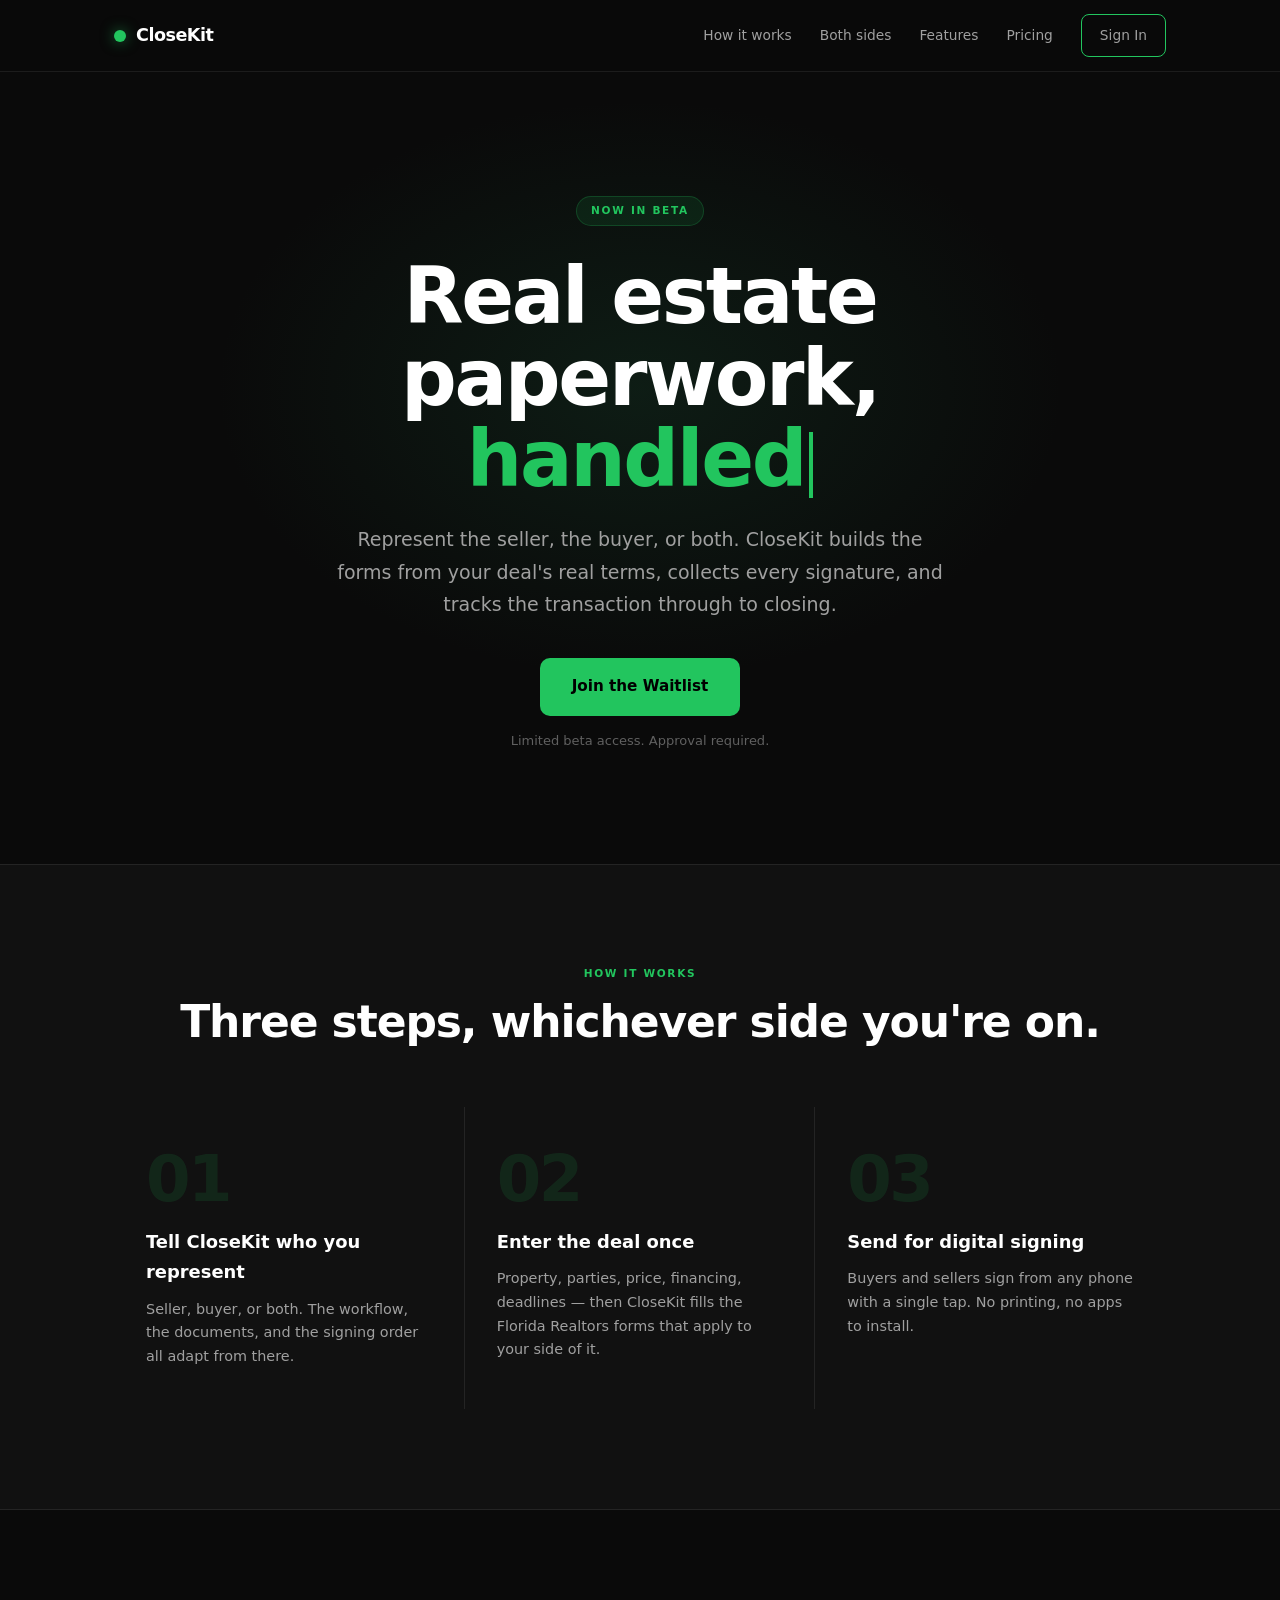
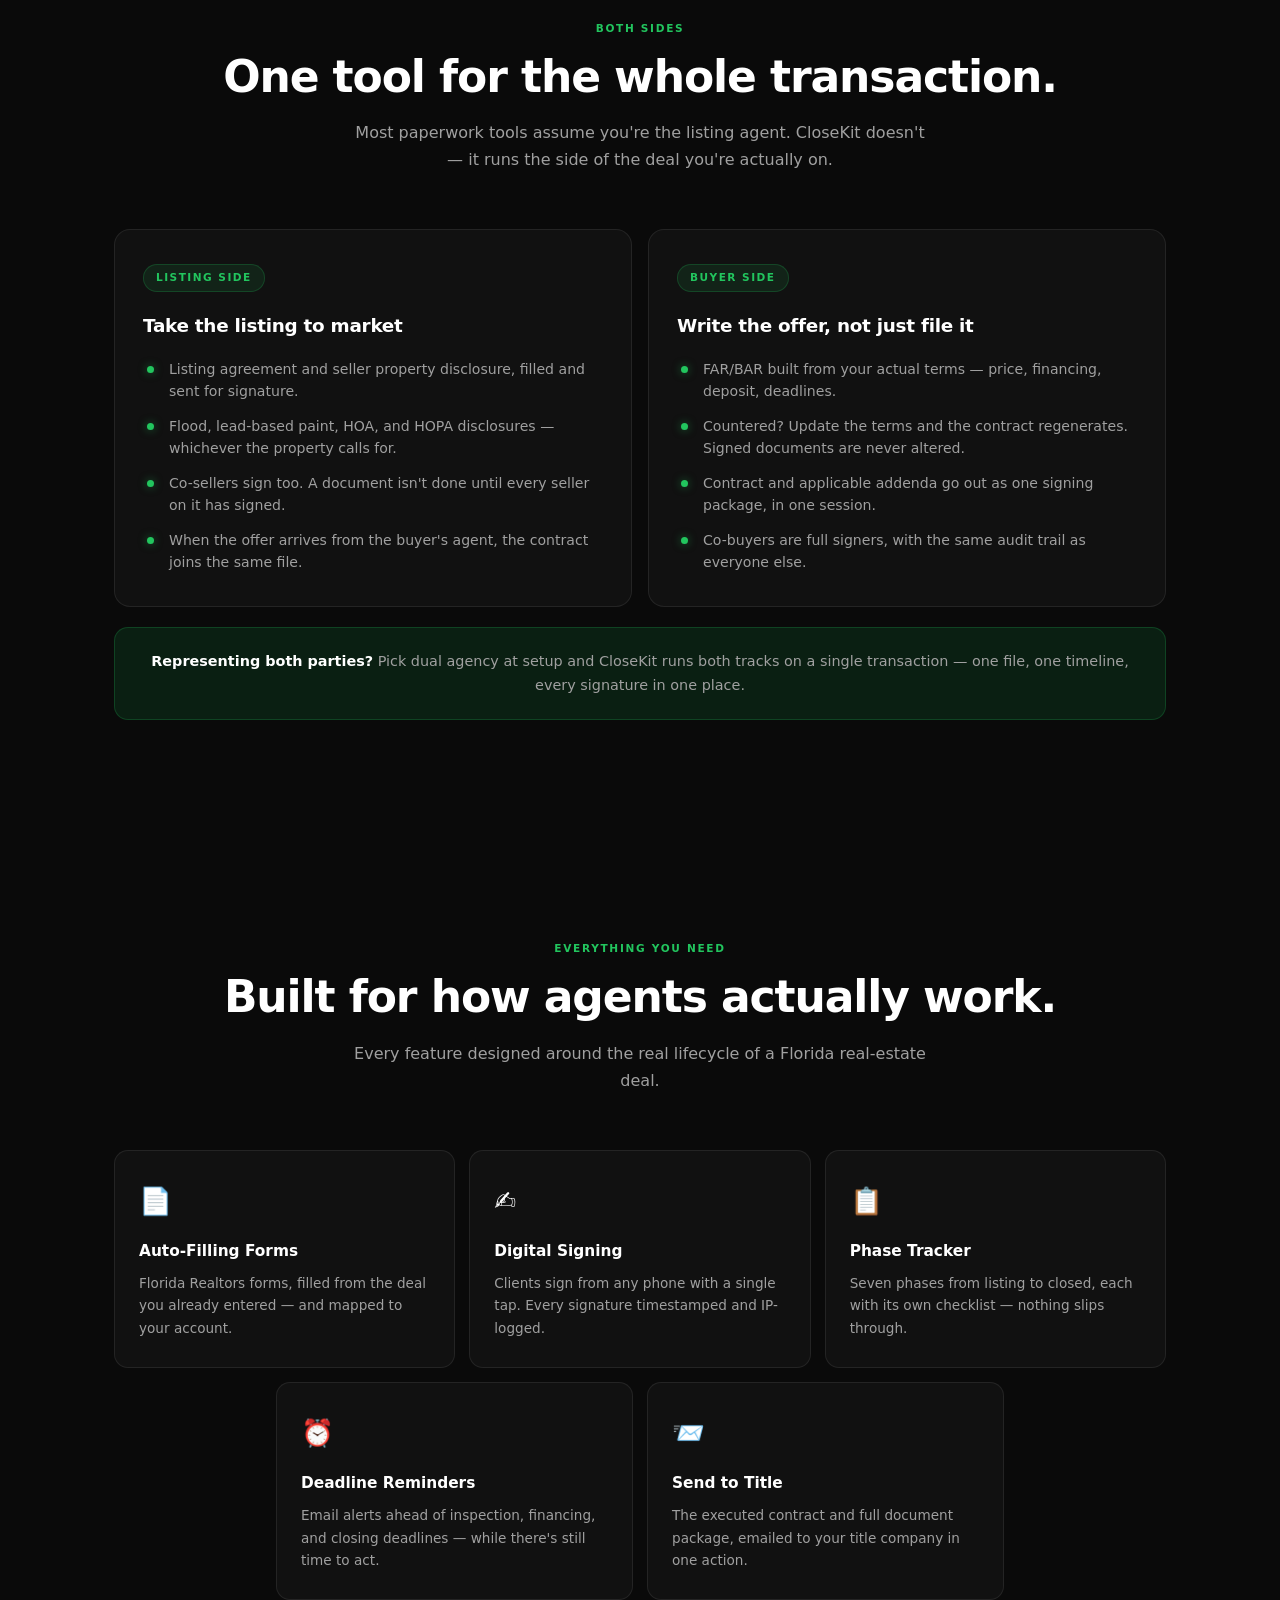
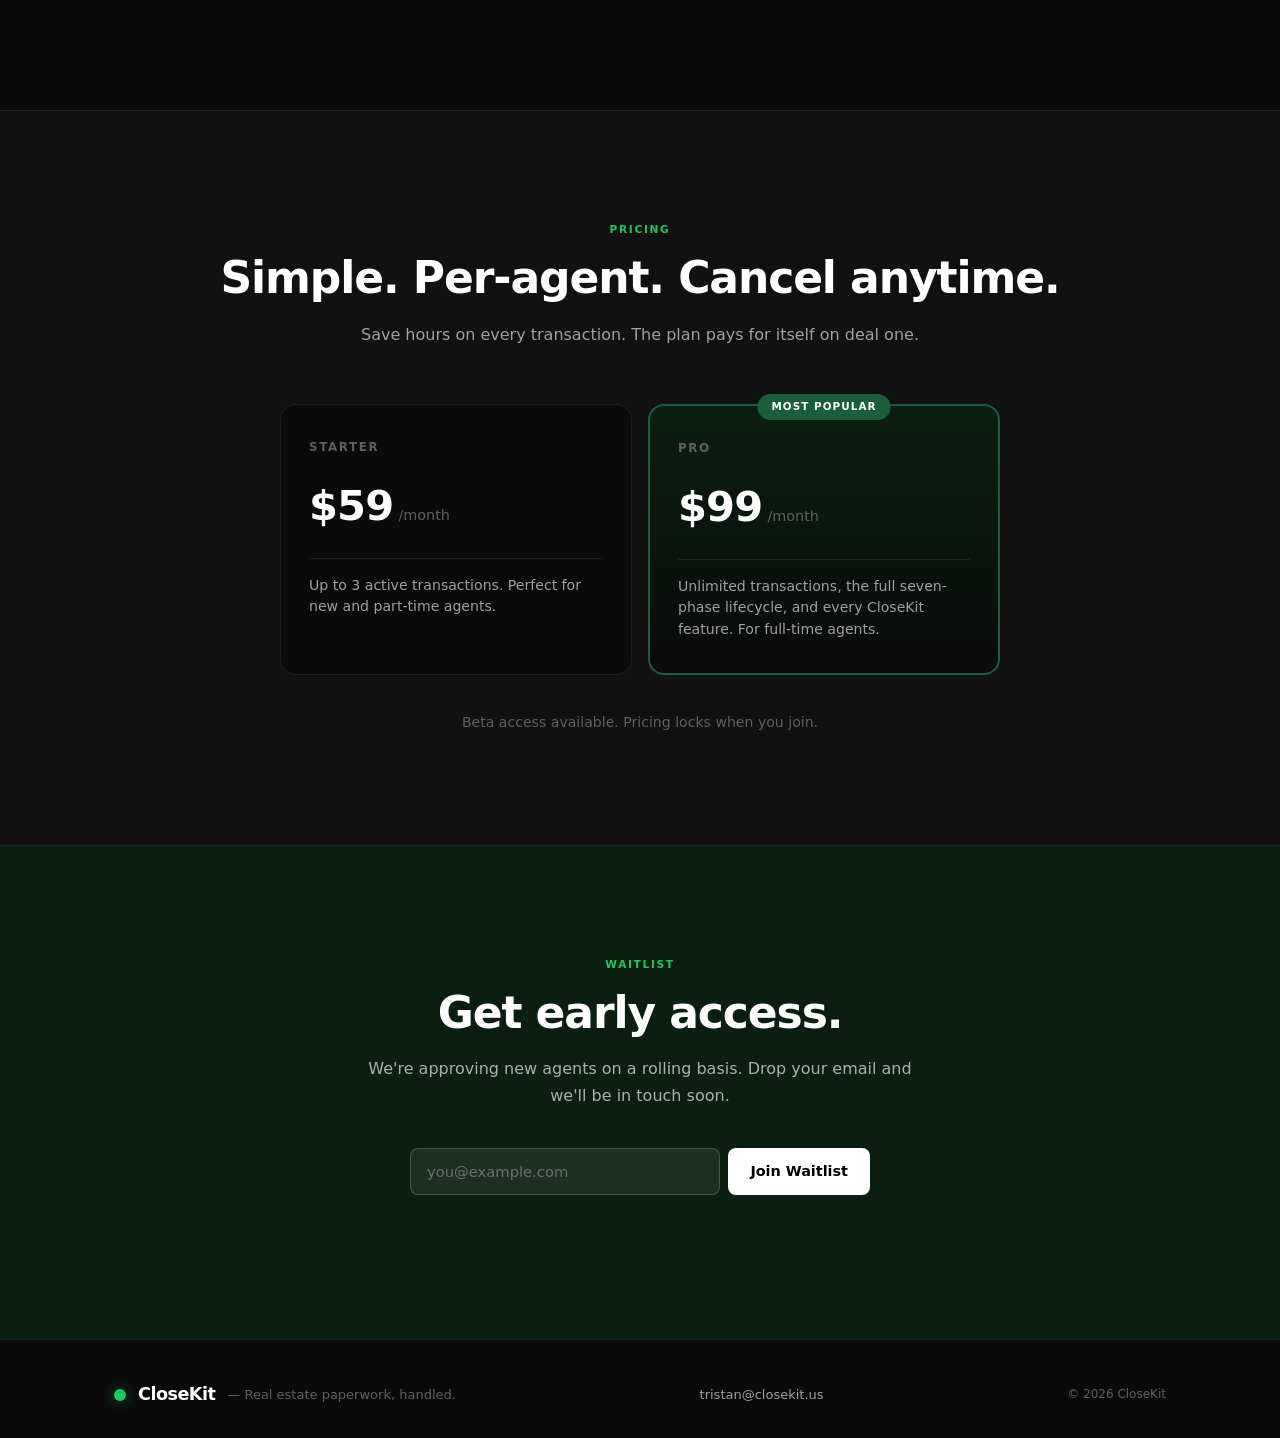
==== index.html @ 51c56a30 "Add CloseKit landing page Moved out of the private real-estate-agent repo because GitHub Pages on a " ====
<!DOCTYPE html>
<html lang="en">
<head>
  <meta charset="UTF-8" />
  <meta name="viewport" content="width=device-width, initial-scale=1.0" />
  <title>CloseKit — Real estate paperwork, handled.</title>
  <meta name="description" content="Represent the seller, the buyer, or both. CloseKit builds your Florida real estate forms from the deal's real terms, collects every signature, and tracks the transaction to closing." />
  <link rel="manifest" href="/manifest.json">
  <link rel="icon" href="/icon.svg" type="image/svg+xml">
  <meta name="theme-color" content="#1B5E3B">
  <meta name="apple-mobile-web-app-capable" content="yes">
  <meta name="apple-mobile-web-app-status-bar-style" content="black-translucent">
  <meta name="apple-mobile-web-app-title" content="CloseKit">
  <link rel="apple-touch-icon" href="/icon.svg">
  <style>
    *, *::before, *::after { box-sizing: border-box; margin: 0; padding: 0; }

    :root {
      --bg:           #0A0A0A;
      --surface:      #111111;
      --surface-2:    #161616;
      --border:       rgba(255,255,255,0.08);
      --green:        #1B5E3B;
      --green-bright: #22C55E;
      --green-soft:   #5DBA85;
      --green-dark:   #0A1F12;
      --white:        #FFFFFF;
      --gray:         #A0A0A0;
      --gray-dim:     #606060;
    }

    html { scroll-behavior: smooth; }
    body {
      font-family: system-ui, -apple-system, BlinkMacSystemFont, 'Segoe UI', sans-serif;
      background: var(--bg);
      color: var(--white);
      line-height: 1.7;
      -webkit-font-smoothing: antialiased;
      overflow-x: hidden;
    }
    body.no-scroll { overflow: hidden; }
    .container { max-width: 1100px; margin: 0 auto; padding: 0 24px; }

    /* ── INTRO SCREEN ───────────────────────────────────────── */
    #intro-screen {
      position: fixed;
      inset: 0;
      background: #000;
      display: flex;
      align-items: center;
      justify-content: center;
      z-index: 9999;
      transition: opacity 0.7s ease;
    }
    #intro-screen.fade-out { opacity: 0; pointer-events: none; }
    .intro-icon {
      width: 96px; height: 96px;
      opacity: 0;
      transform: scale(0.85);
      transition: opacity 0.6s ease, transform 0.6s ease;
    }
    .intro-icon.show { opacity: 1; transform: scale(1); }

    /* ── TYPED CURSOR ───────────────────────────────────────── */
    .typed-cursor {
      display: inline-block;
      width: 4px; height: 0.85em;
      background: var(--green-bright);
      margin-left: 4px;
      vertical-align: middle;
      animation: blink 0.9s step-end infinite;
    }
    @keyframes blink { 0%,100%{opacity:1} 50%{opacity:0} }

    /* Nav fades in after intro completes */
    nav {
      opacity: 0;
      transition: opacity 0.5s ease;
    }
    nav.show { opacity: 1; }

    /* ── NAV ────────────────────────────────────────────────── */
    nav {
      position: sticky;
      top: 0;
      z-index: 100;
      background: rgba(10,10,10,0.85);
      backdrop-filter: blur(14px);
      -webkit-backdrop-filter: blur(14px);
      border-bottom: 1px solid var(--border);
      padding: 14px 0;
    }
    .nav-inner { display: flex; align-items: center; justify-content: space-between; }
    .nav-logo {
      display: flex; align-items: center; gap: 10px;
      text-decoration: none;
    }
    .nav-logo-dot {
      width: 12px; height: 12px;
      background: var(--green-bright);
      border-radius: 50%;
      box-shadow: 0 0 14px rgba(34,197,94,0.55);
    }
    .nav-logo-text {
      font-size: 1.1rem; font-weight: 800;
      letter-spacing: -0.03em; color: var(--white);
    }
    .nav-links { display: flex; align-items: center; gap: 28px; }
    .nav-links a {
      font-size: 0.86rem; font-weight: 500;
      color: var(--gray); text-decoration: none;
      transition: color 0.15s;
    }
    .nav-links a:hover { color: var(--white); }
    .btn-signin {
      background: transparent; color: var(--green-bright);
      border: 1px solid var(--green-bright); border-radius: 8px;
      padding: 9px 18px; font-size: 0.85rem; font-weight: 700;
      text-decoration: none;
      transition: background 0.15s, color 0.15s, transform 0.15s;
    }
    .btn-signin:hover {
      background: var(--green-bright); color: #000;
      transform: translateY(-1px);
    }

    /* ── HERO ───────────────────────────────────────────────── */
    .hero {
      min-height: 88vh;
      display: flex; align-items: center; justify-content: center;
      text-align: center;
      padding: 90px 0 80px;
      position: relative; overflow: hidden;
    }
    .hero-glow {
      position: absolute;
      top: 40%; left: 50%;
      transform: translate(-50%, -50%);
      width: 880px; height: 600px;
      background: radial-gradient(ellipse, rgba(27,94,59,0.22) 0%, transparent 68%);
      pointer-events: none;
    }
    .hero-content { position: relative; z-index: 1; max-width: 880px; margin: 0 auto; }
    .hero-badge {
      display: inline-block;
      background: rgba(34,197,94,0.1);
      color: var(--green-bright);
      font-size: 0.66rem; font-weight: 700;
      letter-spacing: 0.16em; text-transform: uppercase;
      padding: 5px 14px; border-radius: 20px;
      border: 1px solid rgba(34,197,94,0.22);
      margin-bottom: 30px;
    }
    .hero h1 {
      font-size: clamp(40px, 7vw, 78px);
      font-weight: 800; line-height: 1.05;
      letter-spacing: -0.03em; color: var(--white);
      margin-bottom: 22px;
    }
    .hero h1 .green { color: var(--green-bright); }
    .hero-sub {
      font-size: clamp(15px, 1.6vw, 19px);
      color: var(--gray);
      max-width: 620px; margin: 0 auto 38px;
      line-height: 1.7;
    }
    .btn-primary {
      background: var(--green-bright); color: #000;
      border: none; border-radius: 10px;
      padding: 16px 32px; font-size: 0.95rem; font-weight: 700;
      cursor: pointer; font-family: inherit;
      text-decoration: none; display: inline-block;
      transition: transform 0.15s, box-shadow 0.15s;
    }
    .btn-primary:hover {
      transform: translateY(-1px);
      box-shadow: 0 6px 26px rgba(34,197,94,0.4);
    }
    .hero-mini-note {
      font-size: 13px; color: var(--gray-dim);
      margin-top: 14px;
    }

    /* ── SECTION HEADERS ────────────────────────────────────── */
    .section-label {
      font-size: 0.66rem; font-weight: 700;
      letter-spacing: 0.16em; text-transform: uppercase;
      color: var(--green-bright); margin-bottom: 14px;
    }
    .section-headline {
      font-size: clamp(26px, 4vw, 44px);
      font-weight: 800; letter-spacing: -0.025em;
      color: var(--white); line-height: 1.12; margin-bottom: 18px;
    }
    .section-sub {
      font-size: 1rem; color: var(--gray); line-height: 1.7; max-width: 580px;
    }

    /* ── HOW IT WORKS ───────────────────────────────────────── */
    .how-section {
      padding: 100px 0;
      background: var(--surface);
      border-top: 1px solid var(--border);
      border-bottom: 1px solid var(--border);
    }
    .how-header { margin-bottom: 60px; text-align: center; }
    .steps-grid {
      display: grid; grid-template-columns: 1fr 1fr 1fr;
    }
    .step-card {
      padding: 40px 32px;
      border-right: 1px solid var(--border);
    }
    .step-card:last-child { border-right: none; }
    .step-num-big {
      font-size: 4rem; font-weight: 800;
      color: rgba(34,197,94,0.12);
      letter-spacing: -0.04em;
      display: block; margin-bottom: 16px; line-height: 1;
    }
    .step-card h3 {
      font-size: 1.12rem; font-weight: 700;
      color: var(--white); margin-bottom: 10px;
    }
    .step-card p { font-size: 0.9rem; color: var(--gray); line-height: 1.65; }

    /* ── BOTH SIDES ─────────────────────────────────────────── */
    .sides-section { padding: 110px 0; }
    .sides-header { margin-bottom: 56px; text-align: center; }
    .sides-header .section-sub { margin: 0 auto; }
    .sides-grid {
      display: grid; grid-template-columns: 1fr 1fr; gap: 16px;
    }
    .side-card {
      background: var(--surface);
      border: 1px solid var(--border);
      border-radius: 16px; padding: 32px 28px;
    }
    .side-tag {
      display: inline-block;
      font-size: 0.66rem; font-weight: 700;
      letter-spacing: 0.14em; text-transform: uppercase;
      color: var(--green-bright);
      background: rgba(34,197,94,0.1);
      border: 1px solid rgba(34,197,94,0.22);
      padding: 4px 12px; border-radius: 20px;
      margin-bottom: 18px;
    }
    .side-card h3 {
      font-size: 1.15rem; font-weight: 700;
      color: var(--white); margin-bottom: 16px;
      letter-spacing: -0.015em;
    }
    .side-list { list-style: none; }
    .side-list li {
      font-size: 0.88rem; color: var(--gray);
      line-height: 1.6; padding-left: 26px;
      position: relative; margin-bottom: 12px;
    }
    .side-list li:last-child { margin-bottom: 0; }
    .side-list li::before {
      content: "";
      position: absolute;
      left: 4px; top: 0.62em;
      width: 7px; height: 7px;
      border-radius: 50%;
      background: var(--green-bright);
      box-shadow: 0 0 8px rgba(34,197,94,0.5);
    }
    .sides-note {
      margin-top: 20px;
      background: var(--green-dark);
      border: 1px solid rgba(34,197,94,0.22);
      border-radius: 14px;
      padding: 22px 26px;
      text-align: center;
    }
    .sides-note strong { color: var(--white); font-weight: 700; }
    .sides-note p { font-size: 0.9rem; color: var(--gray); line-height: 1.65; }

    /* ── FEATURES ───────────────────────────────────────────── */
    .features-section { padding: 110px 0; }
    .features-header { margin-bottom: 56px; text-align: center; }
    .features-header .section-sub { margin: 0 auto; }
    .features-grid {
      display: flex; flex-wrap: wrap; justify-content: center; gap: 14px;
    }
    .feat-card {
      flex: 1 1 300px; max-width: 357px;
      background: var(--surface);
      border: 1px solid var(--border);
      border-radius: 14px; padding: 28px 24px;
      transition: border-color 0.2s, transform 0.2s;
    }
    .feat-card:hover {
      border-color: rgba(34,197,94,0.3);
      transform: translateY(-2px);
    }
    .feat-emoji { font-size: 1.65rem; margin-bottom: 14px; display: block; }
    .feat-card h3 {
      font-size: 0.96rem; font-weight: 700;
      color: var(--white); margin-bottom: 8px;
    }
    .feat-card p { font-size: 0.85rem; color: var(--gray); line-height: 1.65; }

    /* ── PRICING ────────────────────────────────────────────── */
    .pricing-section {
      padding: 110px 0;
      background: var(--surface);
      border-top: 1px solid var(--border);
      border-bottom: 1px solid var(--border);
    }
    .pricing-header { margin-bottom: 56px; text-align: center; }
    .pricing-header .section-sub { margin: 0 auto; }
    .pricing-grid {
      display: flex; flex-wrap: wrap; justify-content: center;
      gap: 16px; max-width: 720px; margin: 0 auto;
    }
    .pricing-card {
      flex: 1 1 320px; max-width: 352px;
      background: var(--bg);
      border: 1px solid var(--border);
      border-radius: 16px;
      padding: 32px 28px;
      position: relative;
      transition: border-color 0.2s;
    }
    .pricing-card:hover { border-color: rgba(255,255,255,0.18); }
    .pricing-card.popular {
      border: 2px solid var(--green);
      background: linear-gradient(180deg, var(--green-dark) 0%, var(--bg) 100%);
    }
    .popular-badge {
      position: absolute;
      top: -12px; left: 50%;
      transform: translateX(-50%);
      background: var(--green);
      color: #FFF;
      font-size: 0.65rem; font-weight: 700;
      letter-spacing: 0.1em;
      padding: 4px 14px; border-radius: 999px;
    }
    .pricing-name {
      font-size: 0.74rem; font-weight: 700;
      color: var(--gray-dim);
      letter-spacing: 0.14em; text-transform: uppercase;
      margin-bottom: 14px;
    }
    .pricing-price {
      margin-bottom: 8px;
    }
    .pricing-price-num {
      font-size: 2.6rem; font-weight: 800;
      color: var(--white); letter-spacing: -0.02em;
    }
    .pricing-price-period {
      color: var(--gray-dim); font-size: 0.9rem;
    }
    .pricing-tagline {
      font-size: 0.88rem; color: var(--gray);
      line-height: 1.55;
      padding-top: 16px;
      margin-top: 16px;
      border-top: 1px solid var(--border);
    }
    .pricing-note {
      text-align: center;
      color: var(--gray-dim);
      font-size: 0.88rem;
      margin-top: 36px;
    }

    /* ── WAITLIST ───────────────────────────────────────────── */
    .waitlist-section {
      padding: 110px 0;
      background: var(--green-dark);
      text-align: center;
    }
    .waitlist-section .section-sub { margin: 14px auto 38px; color: rgba(255,255,255,0.65); }
    .waitlist-form { max-width: 460px; margin: 0 auto; }
    .form-row { display: flex; gap: 8px; }
    .form-row input[type="email"] {
      flex: 1;
      border: 1px solid rgba(255,255,255,0.18);
      border-radius: 8px; padding: 14px 16px;
      font-size: 0.92rem; color: var(--white);
      background: rgba(255,255,255,0.08);
      outline: none; font-family: inherit;
      transition: border-color 0.15s;
    }
    .form-row input[type="email"]::placeholder { color: rgba(255,255,255,0.32); }
    .form-row input[type="email"]:focus { border-color: rgba(255,255,255,0.55); }
    .btn-white {
      background: var(--white); color: #000;
      border: none; border-radius: 8px;
      padding: 14px 22px; font-size: 0.9rem; font-weight: 700;
      cursor: pointer; white-space: nowrap; font-family: inherit;
      transition: background 0.15s, transform 0.15s;
    }
    .btn-white:hover { background: #EBEBEB; transform: translateY(-1px); }
    .btn-white:disabled { opacity: 0.5; cursor: not-allowed; }
    .form-msg {
      font-size: 14px; font-weight: 600;
      margin-top: 14px;
      min-height: 20px;
    }
    .form-msg.success { color: var(--green-soft); }
    .form-msg.error   { color: #F87171; }
    .waitlist-success {
      max-width: 460px; margin: 0 auto;
      background: rgba(34,197,94,0.08);
      border: 1px solid rgba(34,197,94,0.3);
      border-radius: 10px;
      padding: 20px 24px;
      color: var(--green-soft);
      font-size: 1rem; font-weight: 600;
    }

    /* ── FOOTER ─────────────────────────────────────────────── */
    footer {
      background: var(--bg);
      border-top: 1px solid var(--border);
      padding: 40px 0 28px;
    }
    .footer-inner {
      display: flex; align-items: center; justify-content: space-between;
      flex-wrap: wrap; gap: 20px;
    }
    .footer-left { display: flex; align-items: center; gap: 12px; }
    .footer-tagline {
      font-size: 13px; color: var(--gray-dim);
    }
    .footer-email {
      font-size: 13px; color: var(--gray);
      text-decoration: none; transition: color 0.15s;
    }
    .footer-email:hover { color: var(--green-bright); }
    .footer-copy { font-size: 12px; color: var(--gray-dim); }

    /* ── REVEAL ─────────────────────────────────────────────── */
    .reveal {
      opacity: 0;
      transform: translateY(22px);
      transition: opacity 0.55s ease, transform 0.55s ease;
    }
    .reveal.visible { opacity: 1; transform: translateY(0); }
    .d1 { transition-delay: 0.07s; }
    .d2 { transition-delay: 0.14s; }
    .d3 { transition-delay: 0.21s; }
    .d4 { transition-delay: 0.28s; }
    .d5 { transition-delay: 0.35s; }

    /* ── MOBILE ─────────────────────────────────────────────── */
    @media (max-width: 768px) {
      .nav-links { gap: 14px; }
      .nav-links a:not(.btn-signin) { display: none; }
      .container { padding: 0 18px; }
      .hero { padding: 72px 0 60px; min-height: auto; }
      .hero h1 { font-size: 36px; }
      .hero-sub { font-size: 15px; }
      .steps-grid,
      .sides-grid { grid-template-columns: 1fr; }
      .features-grid, .pricing-grid { max-width: 100%; }
      .feat-card, .pricing-card { flex-basis: 100%; max-width: 100%; }
      .side-card { padding: 26px 22px; }
      .step-card {
        border-right: none;
        border-bottom: 1px solid var(--border);
        padding: 28px 20px;
      }
      .step-card:last-child { border-bottom: none; }
      .form-row { flex-direction: column; gap: 10px; }
      .form-row input[type="email"] { width: 100%; }
      .btn-white { width: 100%; }
      .how-section, .features-section, .sides-section,
      .pricing-section, .waitlist-section { padding: 68px 0; }
      .footer-inner { flex-direction: column; gap: 8px; text-align: center; }
    }
  </style>
</head>
<body class="no-scroll">

  <!-- INTRO SCREEN -->
  <div id="intro-screen">
    <svg class="intro-icon" xmlns="http://www.w3.org/2000/svg" viewBox="0 0 512 512">
      <rect width="512" height="512" rx="114" fill="#1B5E3B"/>
      <rect x="141" y="96" width="230" height="320" rx="20" fill="white" opacity="0.12"/>
      <rect x="141" y="96" width="230" height="320" rx="20" fill="none" stroke="white" stroke-width="8" opacity="0.5"/>
      <rect x="176" y="152" width="160" height="16" rx="8" fill="white" opacity="0.95"/>
      <rect x="176" y="192" width="120" height="16" rx="8" fill="white" opacity="0.6"/>
      <rect x="176" y="232" width="140" height="16" rx="8" fill="white" opacity="0.6"/>
      <rect x="176" y="272" width="100" height="16" rx="8" fill="white" opacity="0.6"/>
      <circle cx="256" cy="360" r="72" fill="#154D30"/>
      <path d="M224 360 L244 380 L292 320" fill="none" stroke="white"
        stroke-width="18" stroke-linecap="round" stroke-linejoin="round"/>
    </svg>
  </div>

  <!-- NAV -->
  <nav id="main-nav">
    <div class="container nav-inner">
      <a class="nav-logo" href="#top">
        <span class="nav-logo-dot"></span>
        <span class="nav-logo-text">CloseKit</span>
      </a>
      <div class="nav-links">
        <a href="#how">How it works</a>
        <a href="#sides">Both sides</a>
        <a href="#features">Features</a>
        <a href="#pricing">Pricing</a>
        <a class="btn-signin" href="https://real-estate-agent-ido8hifsinsgnn4wjbayuw.streamlit.app/?mode=signin" target="_blank" rel="noopener">Sign In</a>
      </div>
    </div>
  </nav>

  <!-- HERO -->
  <section class="hero" id="top">
    <div class="hero-glow"></div>
    <div class="hero-content">
      <div class="hero-badge">Now in Beta</div>
      <h1>Real estate paperwork,<br><span class="green" id="typed-text"></span><span class="typed-cursor" id="typed-cursor"></span></h1>
      <p class="hero-sub">
        Represent the seller, the buyer, or both. CloseKit builds the forms
        from your deal's real terms, collects every signature, and tracks
        the transaction through to closing.
      </p>
      <a href="#waitlist" class="btn-primary">Join the Waitlist</a>
      <p class="hero-mini-note">Limited beta access. Approval required.</p>
    </div>
  </section>

  <!-- HOW IT WORKS -->
  <section class="how-section" id="how">
    <div class="container">
      <div class="how-header reveal">
        <div class="section-label">How It Works</div>
        <h2 class="section-headline">Three steps, whichever side you're on.</h2>
      </div>
      <div class="steps-grid">
        <div class="step-card reveal">
          <span class="step-num-big">01</span>
          <h3>Tell CloseKit who you represent</h3>
          <p>Seller, buyer, or both. The workflow, the documents, and the signing order all adapt from there.</p>
        </div>
        <div class="step-card reveal d1">
          <span class="step-num-big">02</span>
          <h3>Enter the deal once</h3>
          <p>Property, parties, price, financing, deadlines — then CloseKit fills the Florida Realtors forms that apply to your side of it.</p>
        </div>
        <div class="step-card reveal d2">
          <span class="step-num-big">03</span>
          <h3>Send for digital signing</h3>
          <p>Buyers and sellers sign from any phone with a single tap. No printing, no apps to install.</p>
        </div>
      </div>
    </div>
  </section>

  <!-- BOTH SIDES -->
  <section class="sides-section" id="sides">
    <div class="container">
      <div class="sides-header reveal">
        <div class="section-label">Both Sides</div>
        <h2 class="section-headline">One tool for the whole transaction.</h2>
        <p class="section-sub">Most paperwork tools assume you're the listing agent. CloseKit doesn't — it runs the side of the deal you're actually on.</p>
      </div>
      <div class="sides-grid">
        <div class="side-card reveal">
          <span class="side-tag">Listing side</span>
          <h3>Take the listing to market</h3>
          <ul class="side-list">
            <li>Listing agreement and seller property disclosure, filled and sent for signature.</li>
            <li>Flood, lead-based paint, HOA, and HOPA disclosures — whichever the property calls for.</li>
            <li>Co-sellers sign too. A document isn't done until every seller on it has signed.</li>
            <li>When the offer arrives from the buyer's agent, the contract joins the same file.</li>
          </ul>
        </div>
        <div class="side-card reveal d1">
          <span class="side-tag">Buyer side</span>
          <h3>Write the offer, not just file it</h3>
          <ul class="side-list">
            <li>FAR/BAR built from your actual terms — price, financing, deposit, deadlines.</li>
            <li>Countered? Update the terms and the contract regenerates. Signed documents are never altered.</li>
            <li>Contract and applicable addenda go out as one signing package, in one session.</li>
            <li>Co-buyers are full signers, with the same audit trail as everyone else.</li>
          </ul>
        </div>
      </div>
      <div class="sides-note reveal d2">
        <p><strong>Representing both parties?</strong> Pick dual agency at setup and CloseKit runs both tracks on a single transaction — one file, one timeline, every signature in one place.</p>
      </div>
    </div>
  </section>

  <!-- FEATURES -->
  <section class="features-section" id="features">
    <div class="container">
      <div class="features-header reveal">
        <div class="section-label">Everything You Need</div>
        <h2 class="section-headline">Built for how agents actually work.</h2>
        <p class="section-sub">Every feature designed around the real lifecycle of a Florida real-estate deal.</p>
      </div>
      <div class="features-grid">
        <div class="feat-card reveal">
          <span class="feat-emoji">📄</span>
          <h3>Auto-Filling Forms</h3>
          <p>Florida Realtors forms, filled from the deal you already entered — and mapped to your account.</p>
        </div>
        <div class="feat-card reveal d1">
          <span class="feat-emoji">✍️</span>
          <h3>Digital Signing</h3>
          <p>Clients sign from any phone with a single tap. Every signature timestamped and IP-logged.</p>
        </div>
        <div class="feat-card reveal d2">
          <span class="feat-emoji">📋</span>
          <h3>Phase Tracker</h3>
          <p>Seven phases from listing to closed, each with its own checklist — nothing slips through.</p>
        </div>
        <div class="feat-card reveal d1">
          <span class="feat-emoji">⏰</span>
          <h3>Deadline Reminders</h3>
          <p>Email alerts ahead of inspection, financing, and closing deadlines — while there's still time to act.</p>
        </div>
        <div class="feat-card reveal d3">
          <span class="feat-emoji">📨</span>
          <h3>Send to Title</h3>
          <p>The executed contract and full document package, emailed to your title company in one action.</p>
        </div>
      </div>
    </div>
  </section>

  <!-- PRICING -->
  <section class="pricing-section" id="pricing">
    <div class="container">
      <div class="pricing-header reveal">
        <div class="section-label">Pricing</div>
        <h2 class="section-headline">Simple. Per-agent. Cancel anytime.</h2>
        <p class="section-sub">Save hours on every transaction. The plan pays for itself on deal one.</p>
      </div>
      <div class="pricing-grid">
        <div class="pricing-card reveal">
          <div class="pricing-name">Starter</div>
          <div class="pricing-price">
            <span class="pricing-price-num">$59</span>
            <span class="pricing-price-period">/month</span>
          </div>
          <p class="pricing-tagline">Up to 3 active transactions. Perfect for new and part-time agents.</p>
        </div>
        <div class="pricing-card popular reveal d1">
          <div class="popular-badge">MOST POPULAR</div>
          <div class="pricing-name">Pro</div>
          <div class="pricing-price">
            <span class="pricing-price-num">$99</span>
            <span class="pricing-price-period">/month</span>
          </div>
          <p class="pricing-tagline">Unlimited transactions, the full seven-phase lifecycle, and every CloseKit feature. For full-time agents.</p>
        </div>
      </div>
      <p class="pricing-note">Beta access available. Pricing locks when you join.</p>
    </div>
  </section>

  <!-- WAITLIST -->
  <section class="waitlist-section" id="waitlist">
    <div class="container">
      <div class="reveal">
        <div class="section-label">Waitlist</div>
        <h2 class="section-headline">Get early access.</h2>
        <p class="section-sub">
          We're approving new agents on a rolling basis. Drop your email
          and we'll be in touch soon.
        </p>
      </div>
      <div class="reveal d1" id="waitlist-wrap">
        <div class="waitlist-form" id="waitlist-form">
          <div class="form-row">
            <input type="email" id="waitlist-email" placeholder="you@example.com" autocomplete="email" />
            <button class="btn-white" id="waitlist-btn" onclick="submitWaitlist()">Join Waitlist</button>
          </div>
          <div class="form-msg" id="waitlist-msg"></div>
        </div>
      </div>
    </div>
  </section>

  <!-- FOOTER -->
  <footer>
    <div class="container">
      <div class="footer-inner">
        <div class="footer-left">
          <span class="nav-logo-dot"></span>
          <span class="nav-logo-text">CloseKit</span>
          <span class="footer-tagline">— Real estate paperwork, handled.</span>
        </div>
        <a class="footer-email" href="mailto:tristan@closekit.us">tristan@closekit.us</a>
        <span class="footer-copy">© 2026 CloseKit</span>
      </div>
    </div>
  </footer>

  <script>
    /* ── Public config (anon key is safe to expose) ─────────── */
    const SUPABASE_URL = 'https://kqczmakowkkluaxsxsfv.supabase.co';
    const SUPABASE_ANON_KEY = 'sb_publishable_AtRmMcahTiBJPRnhKSlfww_rHDMTxq8';
    const WAITLIST_FN_URL = SUPABASE_URL + '/functions/v1/waitlist';

    /* ── Intro sequence ─────────────────────────────────────── */
    const introScreen = document.getElementById('intro-screen');
    const introIcon   = introScreen.querySelector('.intro-icon');
    const nav         = document.getElementById('main-nav');

    requestAnimationFrame(() => {
      setTimeout(() => introIcon.classList.add('show'), 80);
    });

    setTimeout(() => {
      introScreen.classList.add('fade-out');
      nav.classList.add('show');
      document.body.classList.remove('no-scroll');
      setTimeout(() => {
        introScreen.style.display = 'none';
        startTypewriter();
      }, 700);
    }, 1400);

    /* ── Typewriter on "Handled." ───────────────────────────── */
    function startTypewriter() {
      const el     = document.getElementById('typed-text');
      const cursor = document.getElementById('typed-cursor');
      const word   = 'handled.';
      let i = 0;
      function tick() {
        if (i <= word.length) {
          el.textContent = word.slice(0, i++);
          setTimeout(tick, 78);
        } else {
          setTimeout(() => { cursor.style.display = 'none'; }, 1400);
        }
      }
      setTimeout(tick, 250);
    }

    /* ── Scroll reveal ──────────────────────────────────────── */
    const io = new IntersectionObserver(entries => {
      entries.forEach(e => {
        if (e.isIntersecting) {
          e.target.classList.add('visible');
          io.unobserve(e.target);
        }
      });
    }, { threshold: 0.1 });
    document.querySelectorAll('.reveal').forEach(el => io.observe(el));

    /* ── Waitlist submit ────────────────────────────────────── */
    async function submitWaitlist() {
      const emailEl = document.getElementById('waitlist-email');
      const msgEl   = document.getElementById('waitlist-msg');
      const btn     = document.getElementById('waitlist-btn');
      const wrap    = document.getElementById('waitlist-wrap');
      const email   = emailEl.value.trim();

      msgEl.textContent = '';
      msgEl.className = 'form-msg';

      if (!email || !/^[^\s@]+@[^\s@]+\.[^\s@]+$/.test(email)) {
        msgEl.textContent = 'Please enter a valid email address.';
        msgEl.classList.add('error');
        return;
      }

      btn.disabled = true;
      btn.textContent = 'Sending…';

      try {
        // Primary: Edge Function (saves to DB + sends confirmation email)
        const res = await fetch(WAITLIST_FN_URL, {
          method: 'POST',
          headers: {
            'Content-Type': 'application/json',
            'Authorization': 'Bearer ' + SUPABASE_ANON_KEY,
            'apikey': SUPABASE_ANON_KEY,
          },
          body: JSON.stringify({ email }),
        });

        if (res.ok) {
          wrap.innerHTML =
            '<div class="waitlist-success">' +
            '✅ You\'re on the list. Check your inbox.' +
            '</div>';
          return;
        }

        // Fallback: if the Edge Function isn't deployed (404),
        // do a direct REST insert so the email is at least captured.
        if (res.status === 404) {
          const fb = await fetch(SUPABASE_URL + '/rest/v1/waitlist', {
            method: 'POST',
            headers: {
              'Content-Type': 'application/json',
              'Authorization': 'Bearer ' + SUPABASE_ANON_KEY,
              'apikey': SUPABASE_ANON_KEY,
              'Prefer': 'return=minimal',
            },
            body: JSON.stringify({ email }),
          });
          if (fb.ok || fb.status === 201) {
            wrap.innerHTML =
              '<div class="waitlist-success">' +
              '✅ You\'re on the list. We\'ll be in touch soon.' +
              '</div>';
            return;
          }
        }

        throw new Error('HTTP ' + res.status);
      } catch (err) {
        msgEl.textContent = 'Something went wrong. Please try again or email tristan@closekit.us.';
        msgEl.classList.add('error');
        btn.disabled = false;
        btn.textContent = 'Join Waitlist';
      }
    }

    document.getElementById('waitlist-email').addEventListener('keydown', e => {
      if (e.key === 'Enter') submitWaitlist();
    });

    /* ── Service worker (PWA) ───────────────────────────────── */
    if ('serviceWorker' in navigator) {
      navigator.serviceWorker.register('/sw.js').catch(() => {});
    }
  </script>

</body>
</html>
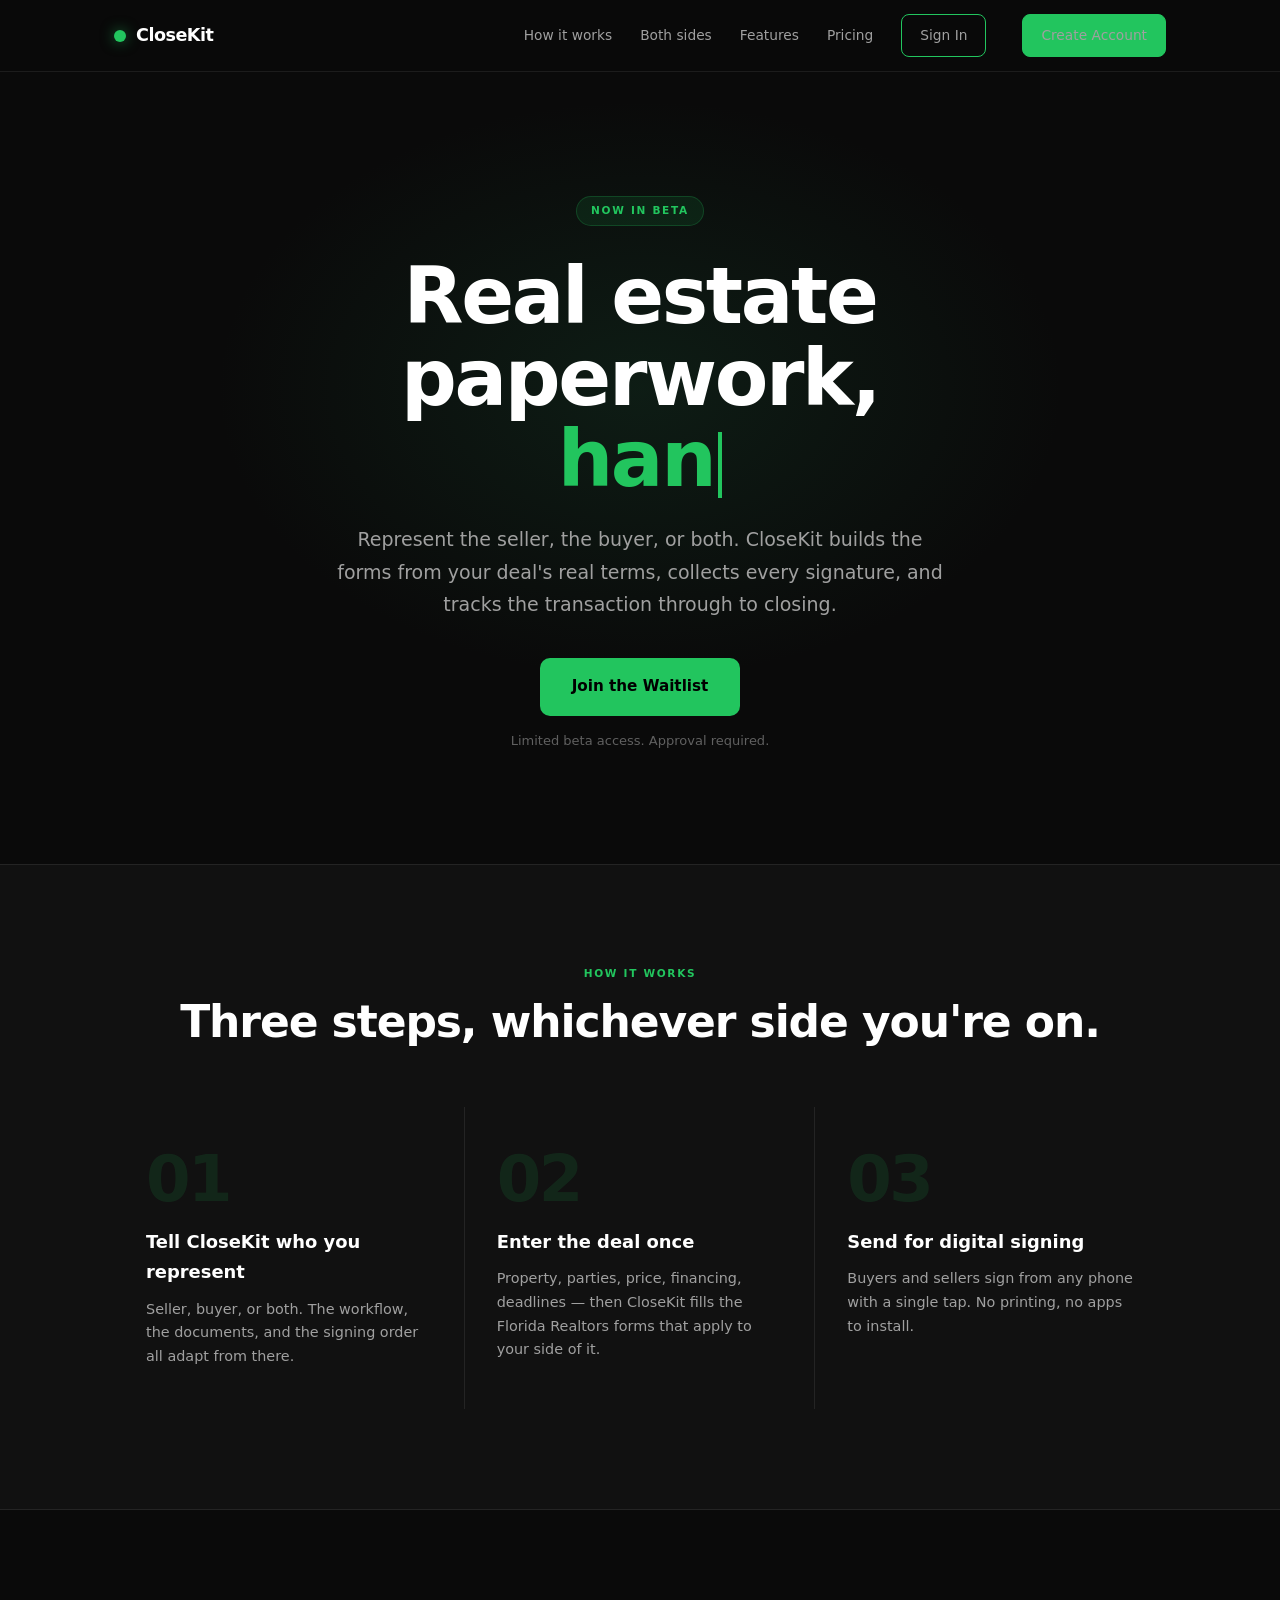
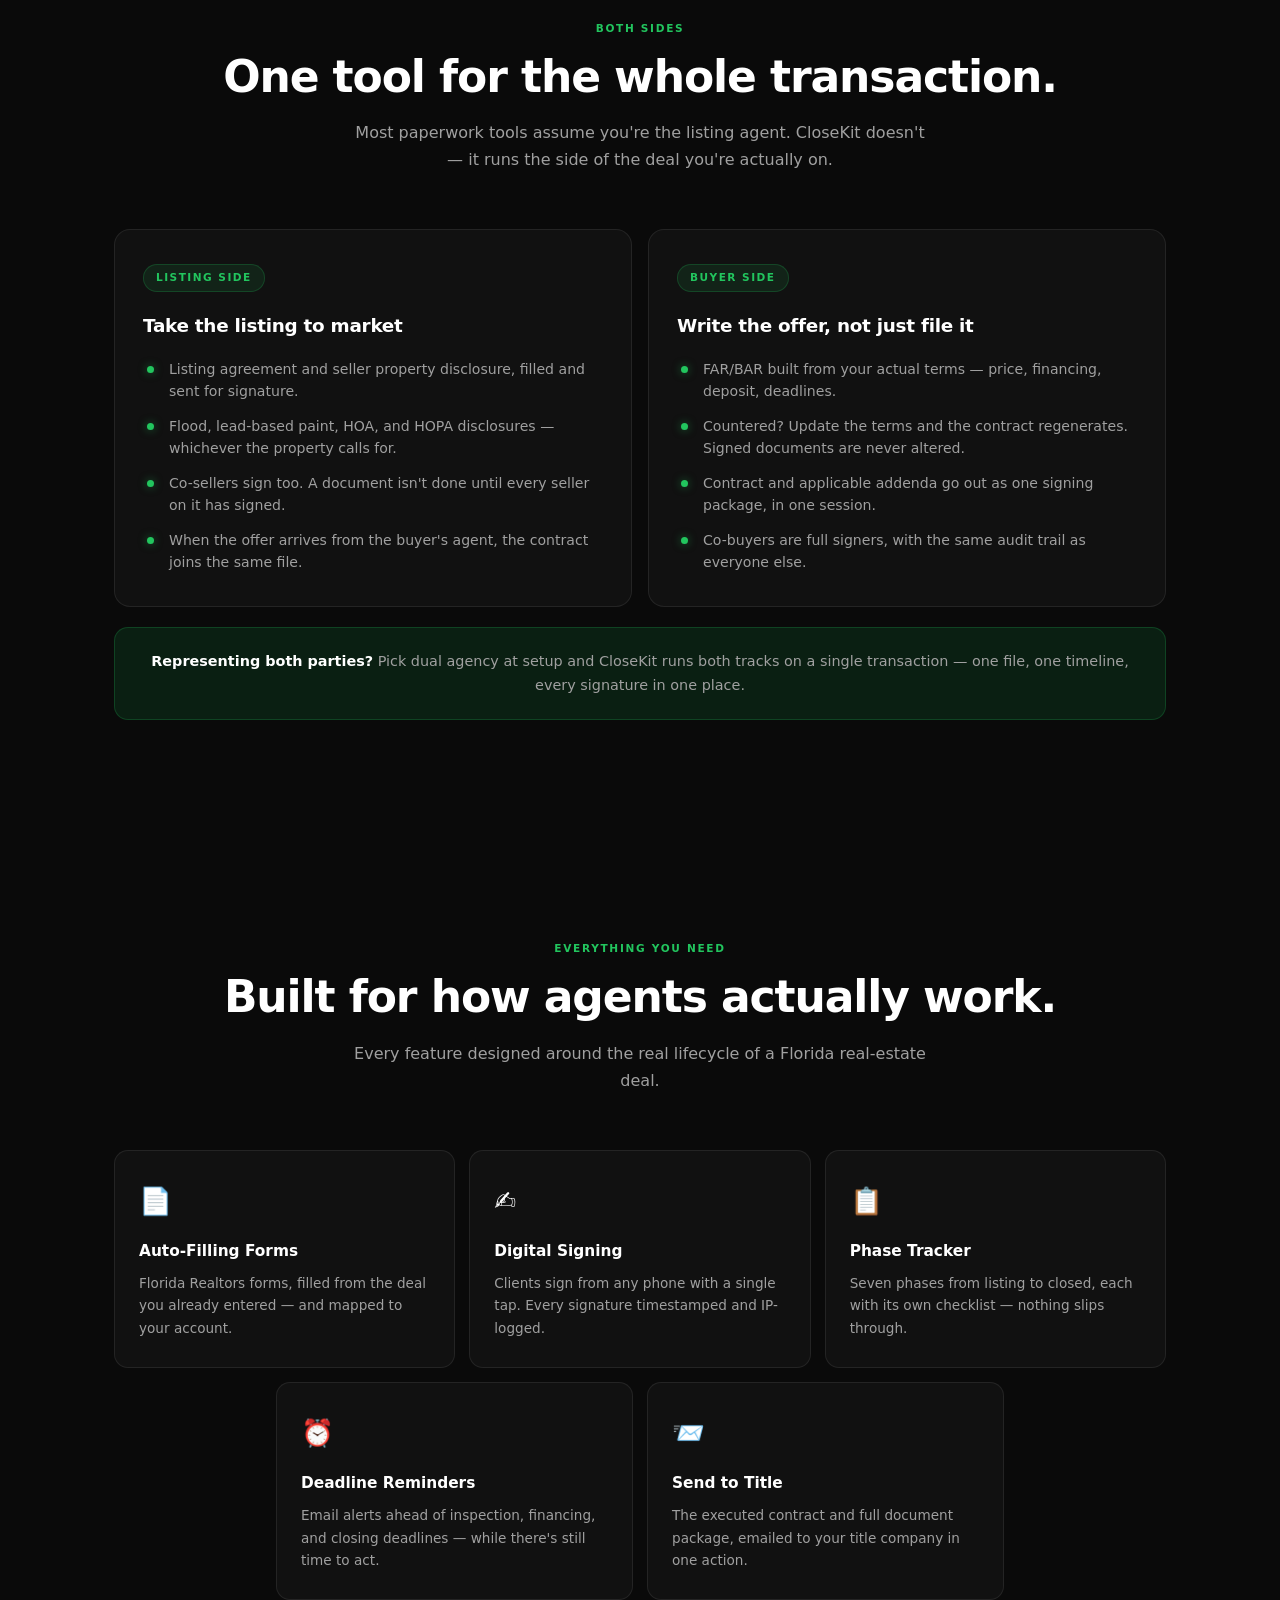
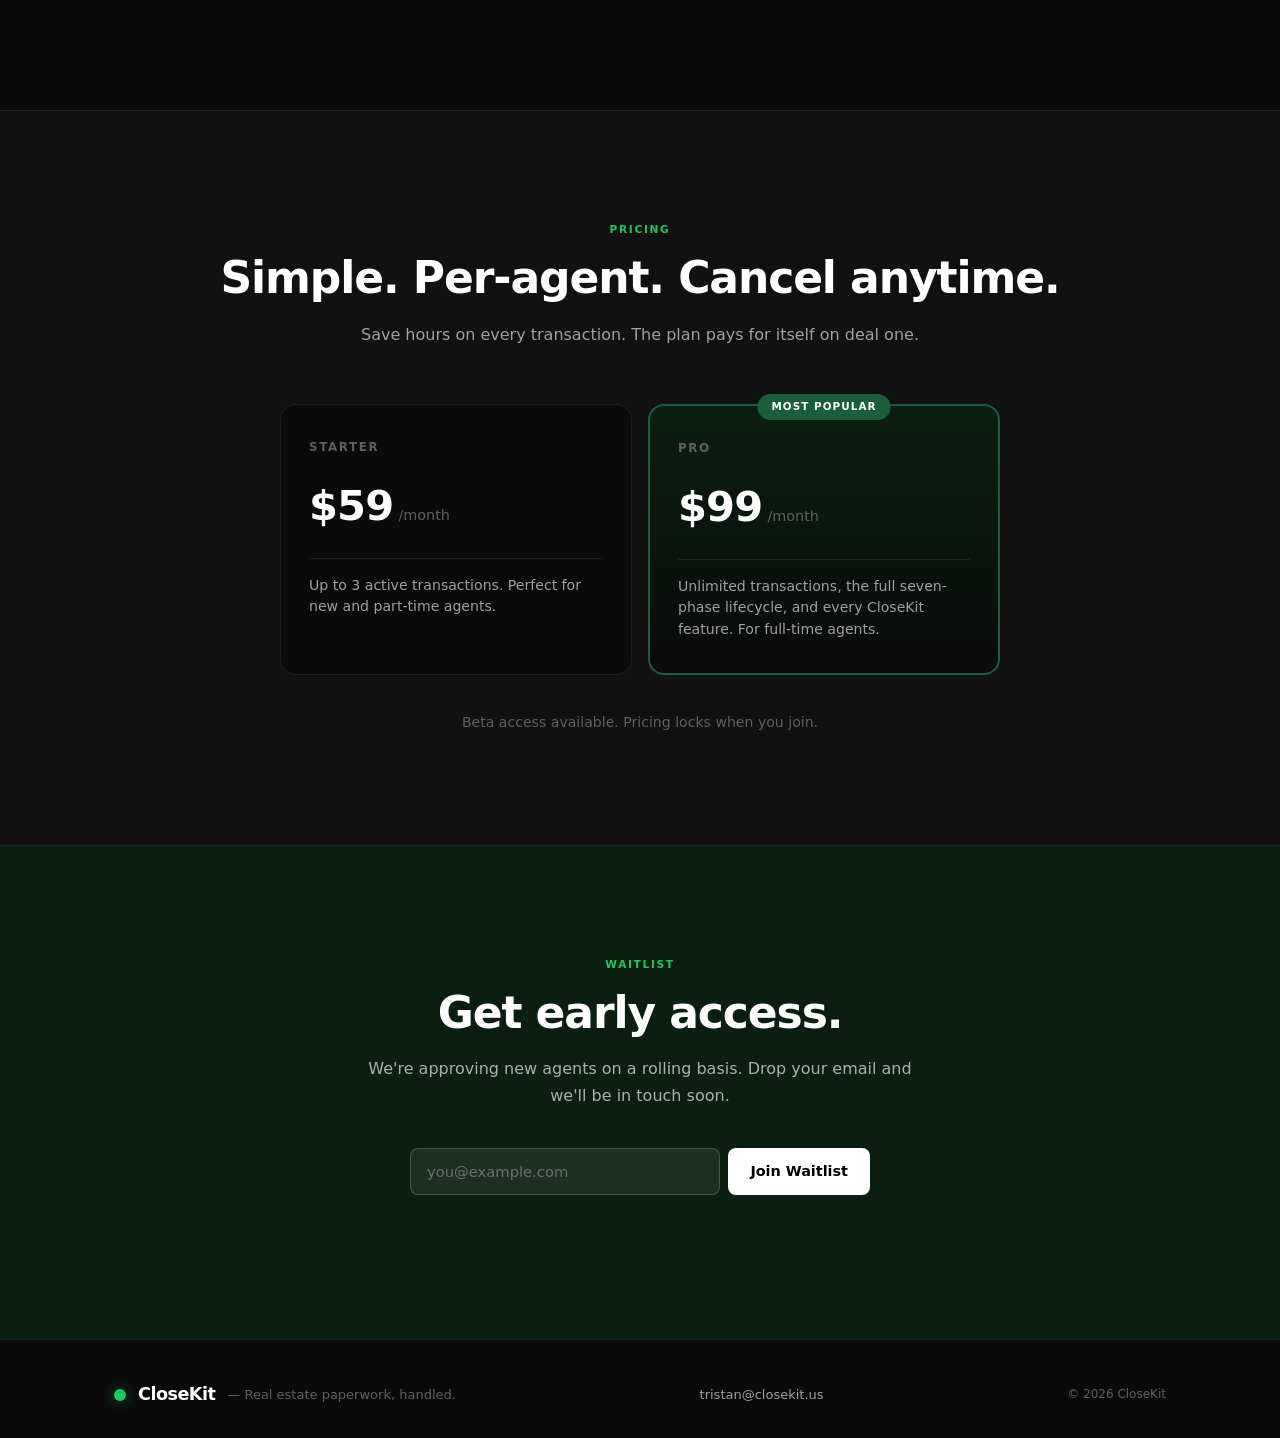
==== commit 73c08d6b: "Point the nav at app.closekit.us, and add a Create Account button The Sign In button still pointed a" ====
--- a/index.html
+++ b/index.html
@@ -123,6 +123,20 @@
       background: var(--green-bright); color: #000;
       transform: translateY(-1px);
     }
+    /* Create Account is the filled button and Sign In the outline, because
+       a visitor who has never heard of CloseKit is the one we want to catch.
+       Someone who already has an account will find a sign-in link anywhere. */
+    .btn-signup {
+      background: var(--green-bright); color: #000;
+      border: 1px solid var(--green-bright); border-radius: 8px;
+      padding: 9px 18px; font-size: 0.85rem; font-weight: 700;
+      text-decoration: none; margin-left: 8px;
+      transition: filter 0.15s, transform 0.15s;
+    }
+    .btn-signup:hover {
+      filter: brightness(1.1);
+      transform: translateY(-1px);
+    }
 
     /* ── HERO ───────────────────────────────────────────────── */
     .hero {
@@ -453,7 +467,10 @@
     /* ── MOBILE ─────────────────────────────────────────────── */
     @media (max-width: 768px) {
       .nav-links { gap: 14px; }
-      .nav-links a:not(.btn-signin) { display: none; }
+      /* Section links collapse on narrow screens; both account buttons stay,
+         or the page loses its only call to action on a phone. */
+      .nav-links a:not(.btn-signin):not(.btn-signup) { display: none; }
+      .btn-signup { margin-left: 6px; padding: 8px 12px; }
       .container { padding: 0 18px; }
       .hero { padding: 72px 0 60px; min-height: auto; }
       .hero h1 { font-size: 36px; }
@@ -508,7 +525,8 @@
         <a href="#sides">Both sides</a>
         <a href="#features">Features</a>
         <a href="#pricing">Pricing</a>
-        <a class="btn-signin" href="https://real-estate-agent-ido8hifsinsgnn4wjbayuw.streamlit.app/?mode=signin" target="_blank" rel="noopener">Sign In</a>
+        <a class="btn-signin" href="https://app.closekit.us/?mode=signin" target="_blank" rel="noopener">Sign In</a>
+        <a class="btn-signup" href="https://app.closekit.us/?mode=signup" target="_blank" rel="noopener">Create Account</a>
       </div>
     </div>
   </nav>
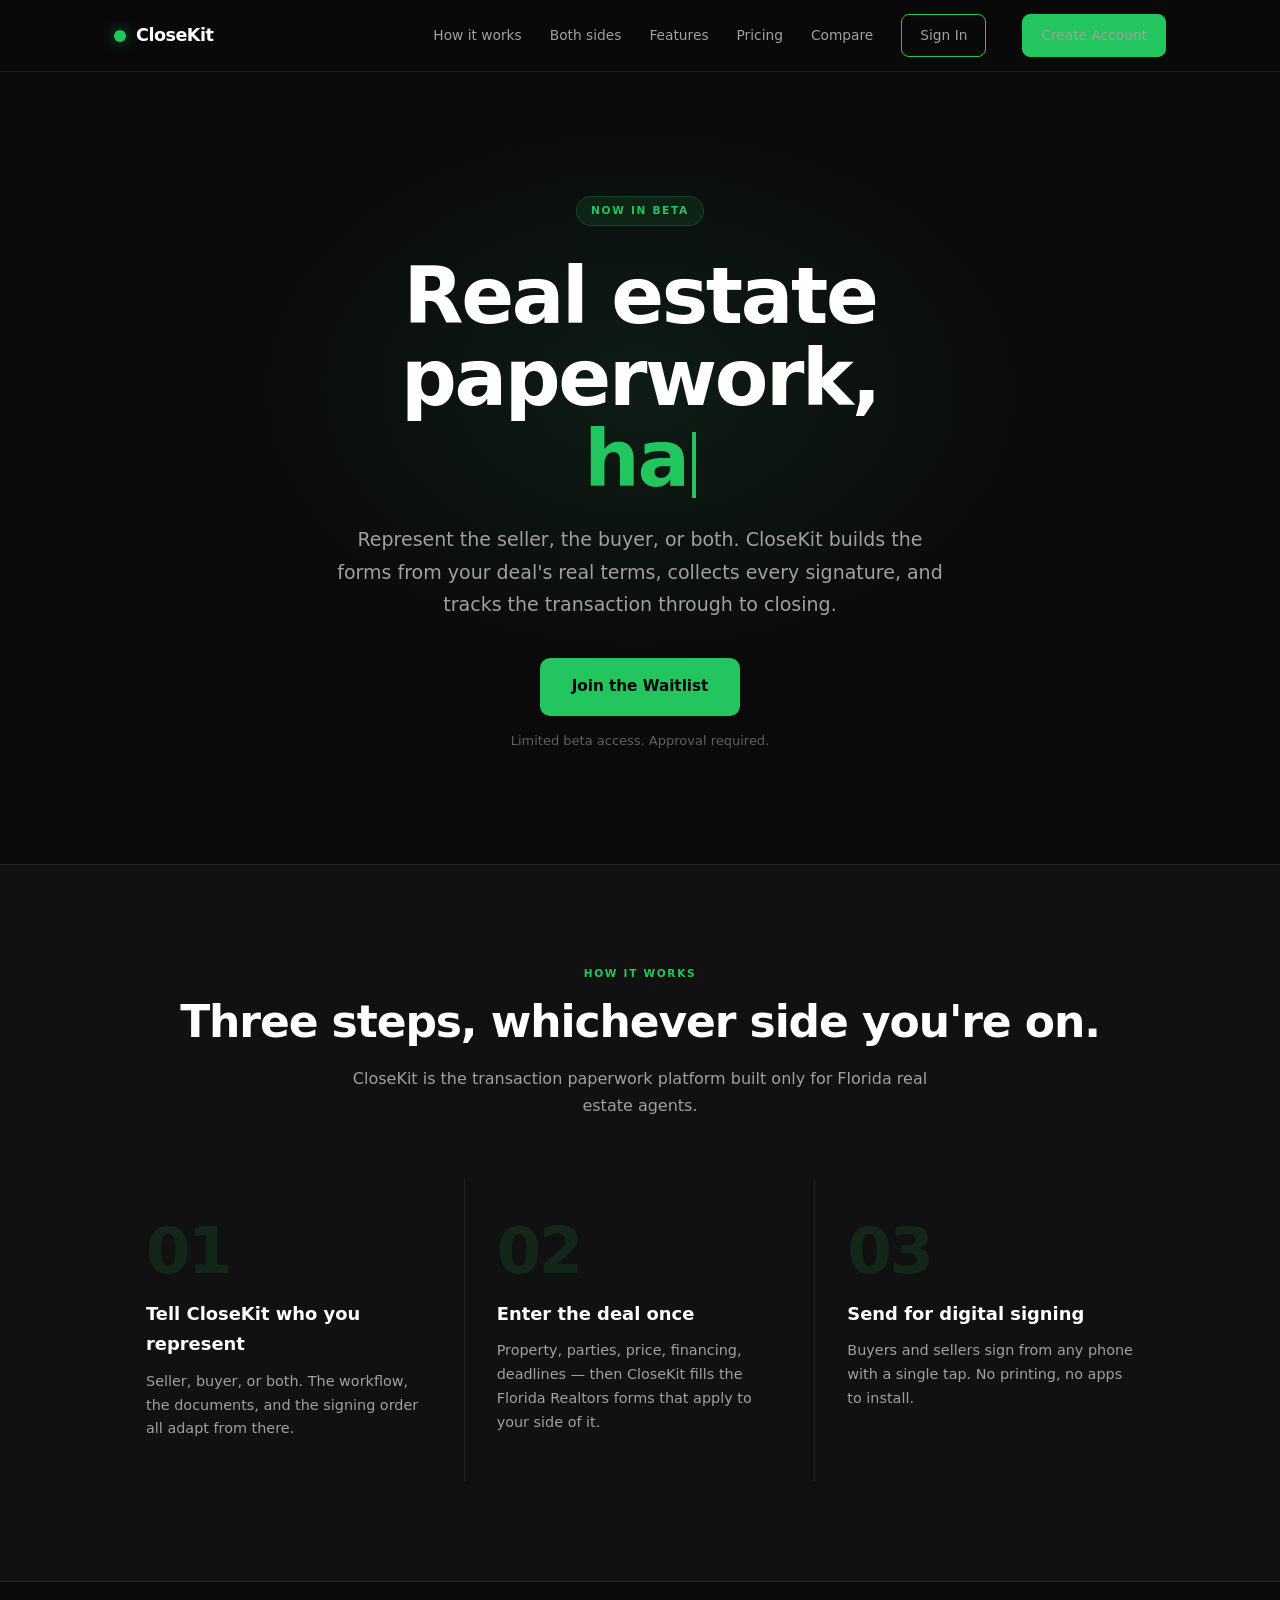
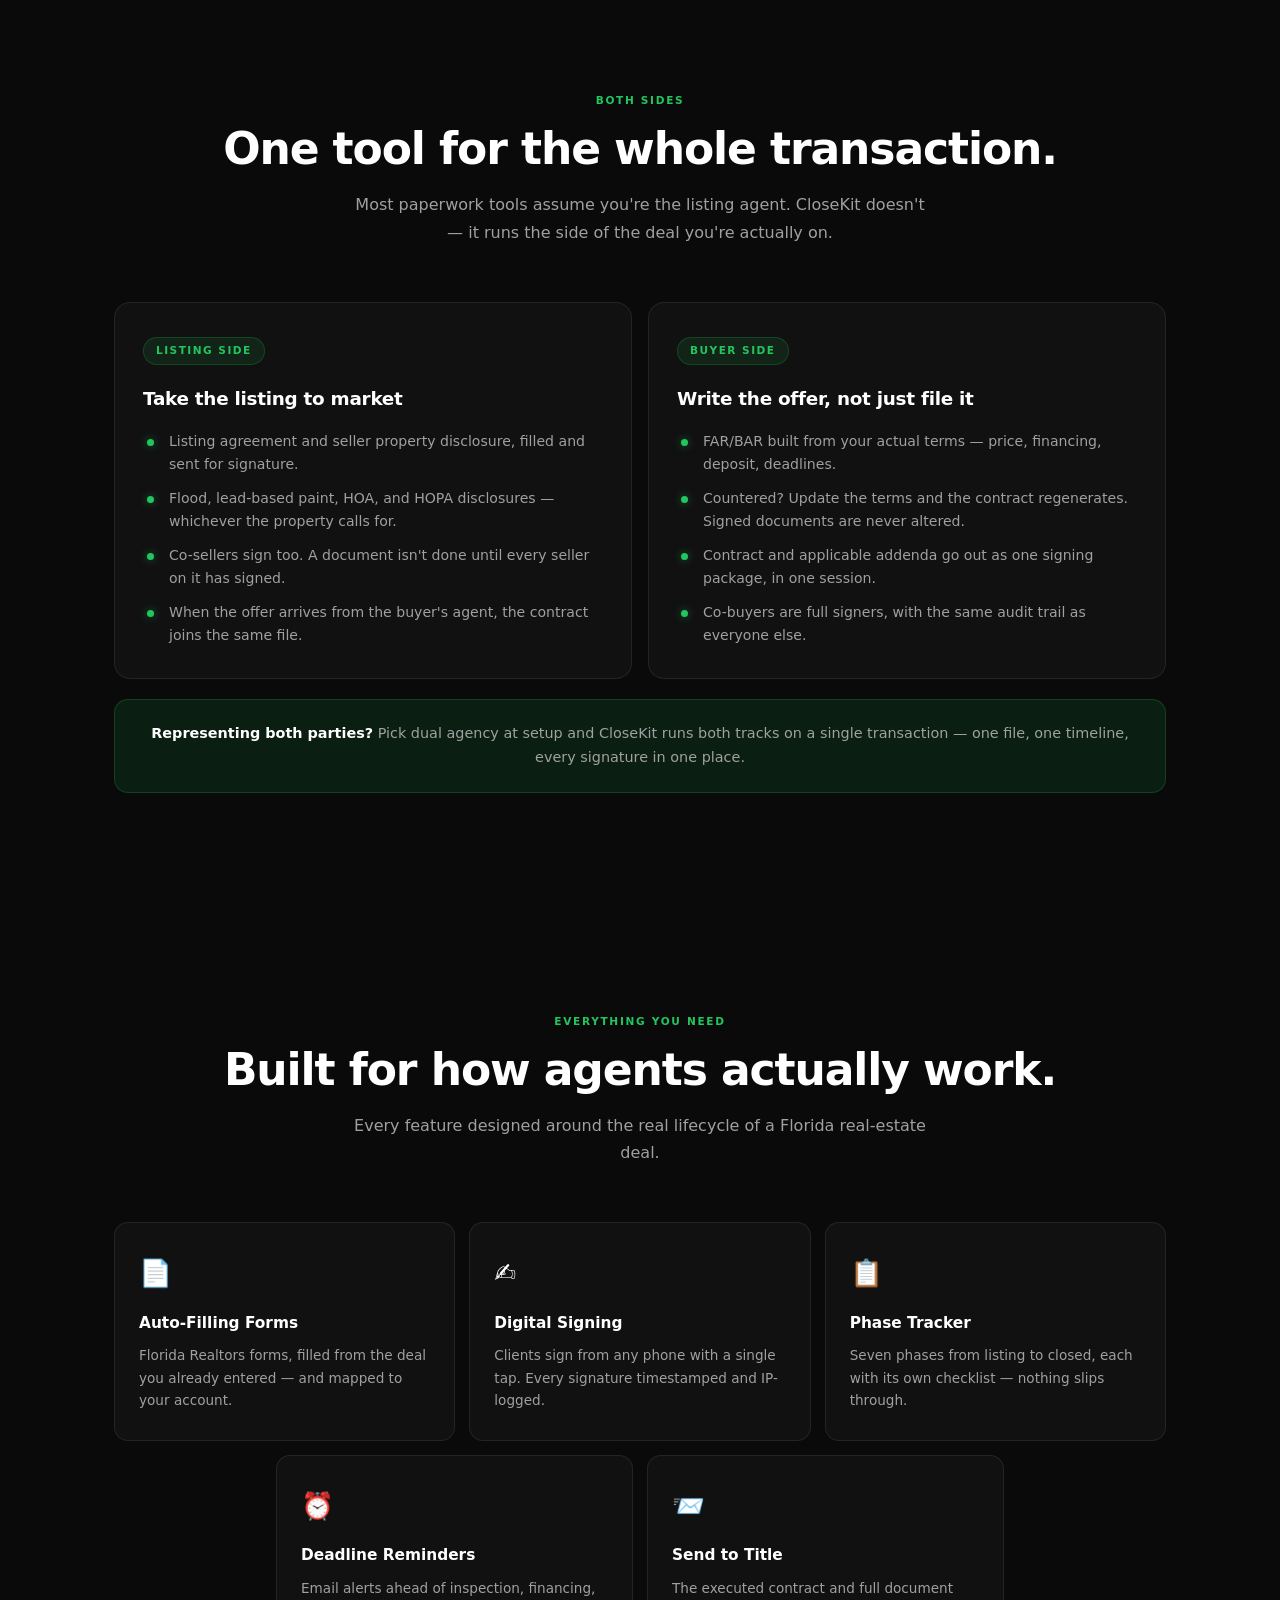
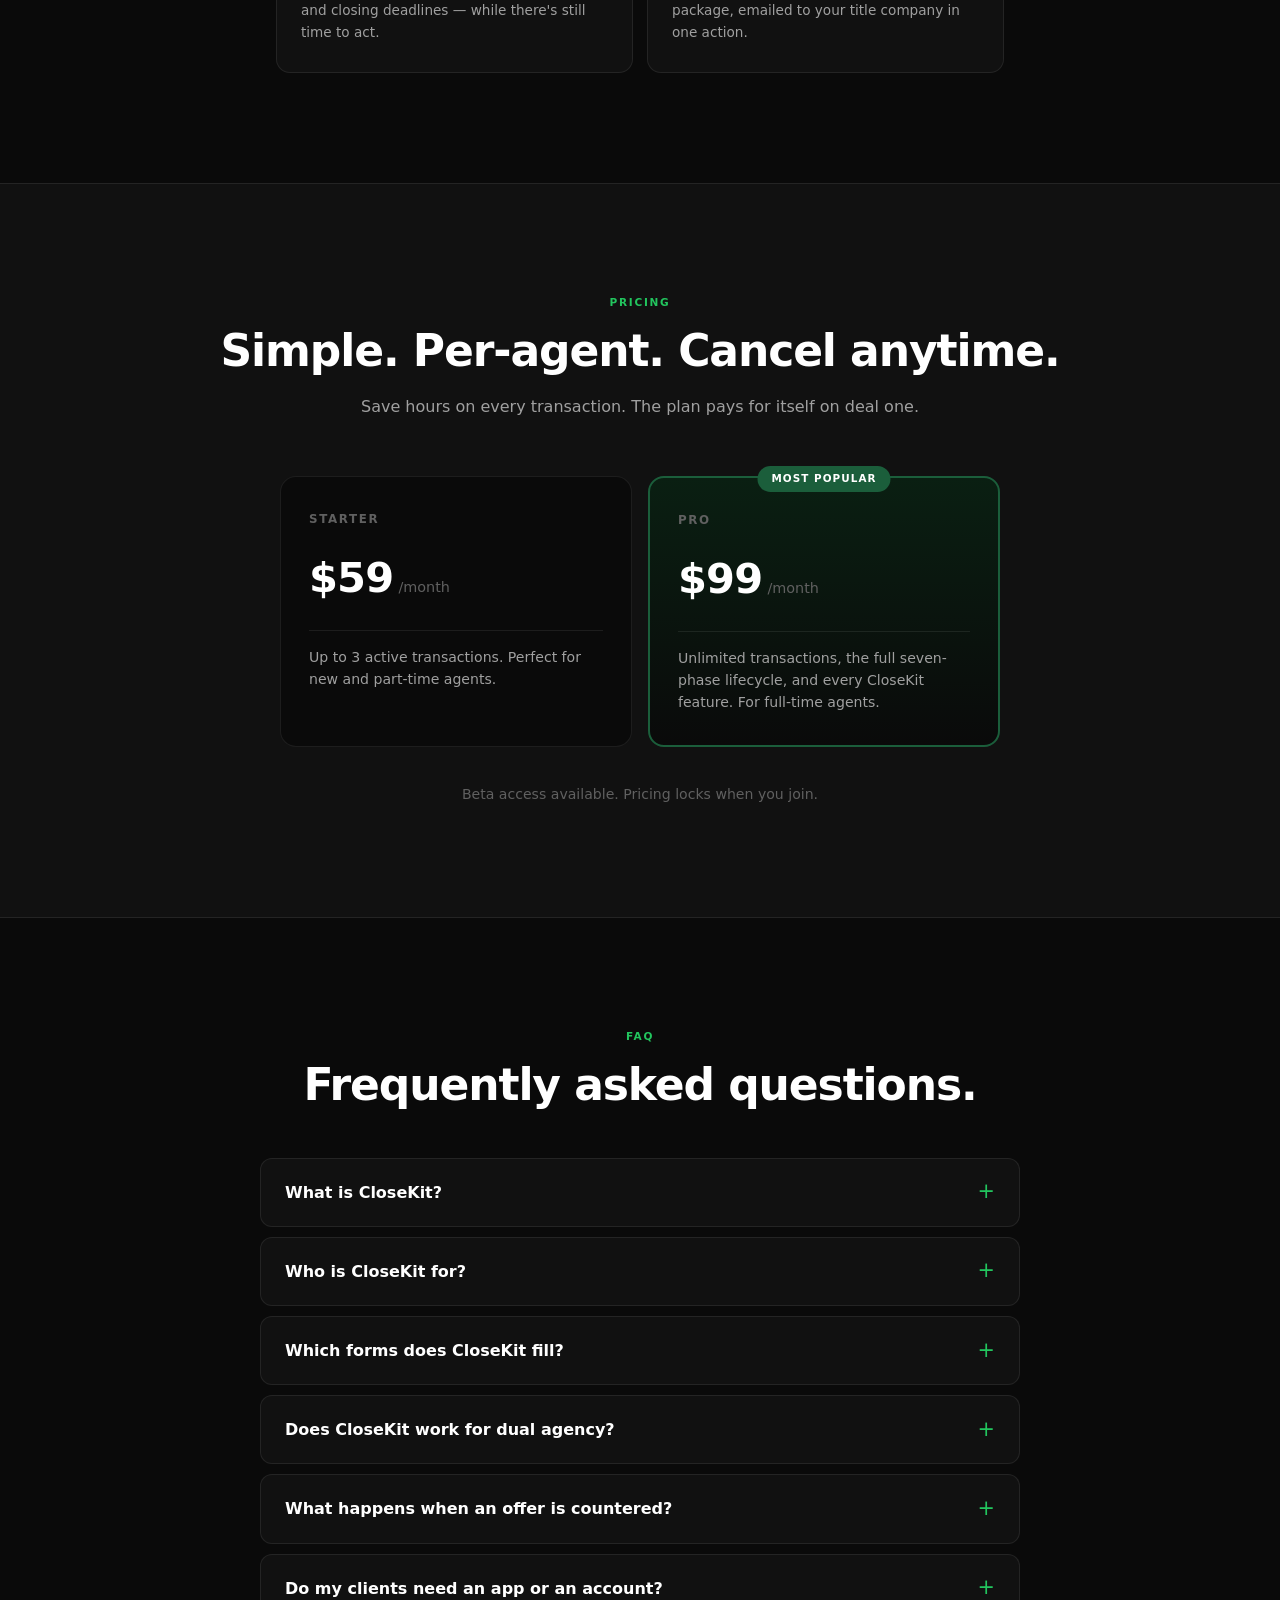
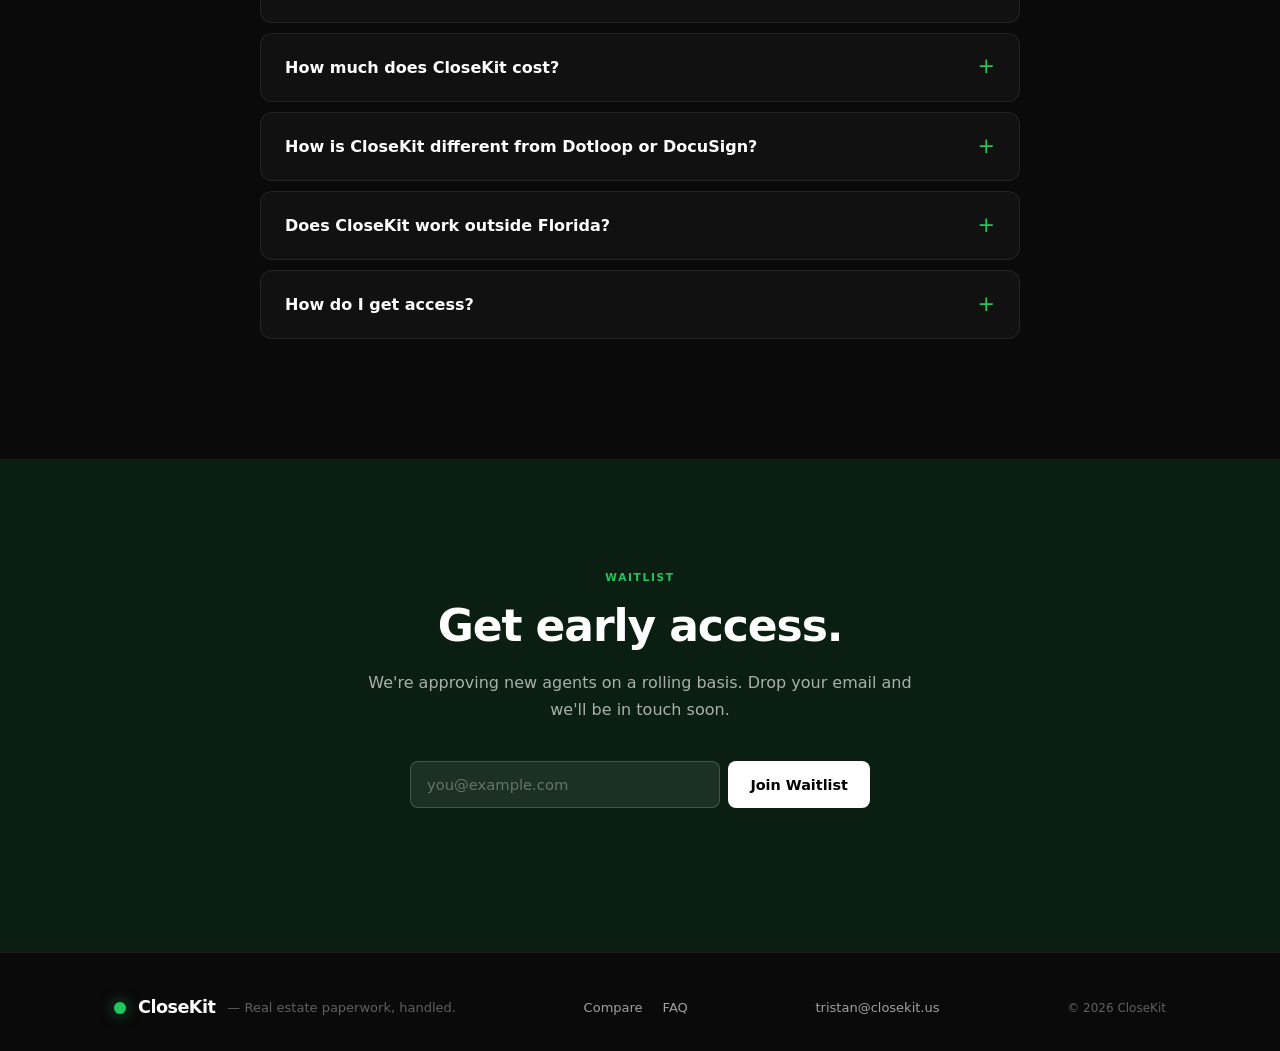
==== commit 7fd95e2f: "Add /compare and /faq, structured data, and crawler files Make closekit.us the clearest source about" ====
--- a/index.html
+++ b/index.html
@@ -12,488 +12,173 @@
   <meta name="apple-mobile-web-app-status-bar-style" content="black-translucent">
   <meta name="apple-mobile-web-app-title" content="CloseKit">
   <link rel="apple-touch-icon" href="/icon.svg">
-  <style>
-    *, *::before, *::after { box-sizing: border-box; margin: 0; padding: 0; }
-
-    :root {
-      --bg:           #0A0A0A;
-      --surface:      #111111;
-      --surface-2:    #161616;
-      --border:       rgba(255,255,255,0.08);
-      --green:        #1B5E3B;
-      --green-bright: #22C55E;
-      --green-soft:   #5DBA85;
-      --green-dark:   #0A1F12;
-      --white:        #FFFFFF;
-      --gray:         #A0A0A0;
-      --gray-dim:     #606060;
-    }
-
-    html { scroll-behavior: smooth; }
-    body {
-      font-family: system-ui, -apple-system, BlinkMacSystemFont, 'Segoe UI', sans-serif;
-      background: var(--bg);
-      color: var(--white);
-      line-height: 1.7;
-      -webkit-font-smoothing: antialiased;
-      overflow-x: hidden;
-    }
-    body.no-scroll { overflow: hidden; }
-    .container { max-width: 1100px; margin: 0 auto; padding: 0 24px; }
-
-    /* ── INTRO SCREEN ───────────────────────────────────────── */
-    #intro-screen {
-      position: fixed;
-      inset: 0;
-      background: #000;
-      display: flex;
-      align-items: center;
-      justify-content: center;
-      z-index: 9999;
-      transition: opacity 0.7s ease;
-    }
-    #intro-screen.fade-out { opacity: 0; pointer-events: none; }
-    .intro-icon {
-      width: 96px; height: 96px;
-      opacity: 0;
-      transform: scale(0.85);
-      transition: opacity 0.6s ease, transform 0.6s ease;
-    }
-    .intro-icon.show { opacity: 1; transform: scale(1); }
-
-    /* ── TYPED CURSOR ───────────────────────────────────────── */
-    .typed-cursor {
-      display: inline-block;
-      width: 4px; height: 0.85em;
-      background: var(--green-bright);
-      margin-left: 4px;
-      vertical-align: middle;
-      animation: blink 0.9s step-end infinite;
-    }
-    @keyframes blink { 0%,100%{opacity:1} 50%{opacity:0} }
-
-    /* Nav fades in after intro completes */
-    nav {
-      opacity: 0;
-      transition: opacity 0.5s ease;
-    }
-    nav.show { opacity: 1; }
-
-    /* ── NAV ────────────────────────────────────────────────── */
-    nav {
-      position: sticky;
-      top: 0;
-      z-index: 100;
-      background: rgba(10,10,10,0.85);
-      backdrop-filter: blur(14px);
-      -webkit-backdrop-filter: blur(14px);
-      border-bottom: 1px solid var(--border);
-      padding: 14px 0;
-    }
-    .nav-inner { display: flex; align-items: center; justify-content: space-between; }
-    .nav-logo {
-      display: flex; align-items: center; gap: 10px;
-      text-decoration: none;
-    }
-    .nav-logo-dot {
-      width: 12px; height: 12px;
-      background: var(--green-bright);
-      border-radius: 50%;
-      box-shadow: 0 0 14px rgba(34,197,94,0.55);
-    }
-    .nav-logo-text {
-      font-size: 1.1rem; font-weight: 800;
-      letter-spacing: -0.03em; color: var(--white);
-    }
-    .nav-links { display: flex; align-items: center; gap: 28px; }
-    .nav-links a {
-      font-size: 0.86rem; font-weight: 500;
-      color: var(--gray); text-decoration: none;
-      transition: color 0.15s;
-    }
-    .nav-links a:hover { color: var(--white); }
-    .btn-signin {
-      background: transparent; color: var(--green-bright);
-      border: 1px solid var(--green-bright); border-radius: 8px;
-      padding: 9px 18px; font-size: 0.85rem; font-weight: 700;
-      text-decoration: none;
-      transition: background 0.15s, color 0.15s, transform 0.15s;
-    }
-    .btn-signin:hover {
-      background: var(--green-bright); color: #000;
-      transform: translateY(-1px);
-    }
-    /* Create Account is the filled button and Sign In the outline, because
-       a visitor who has never heard of CloseKit is the one we want to catch.
-       Someone who already has an account will find a sign-in link anywhere. */
-    .btn-signup {
-      background: var(--green-bright); color: #000;
-      border: 1px solid var(--green-bright); border-radius: 8px;
-      padding: 9px 18px; font-size: 0.85rem; font-weight: 700;
-      text-decoration: none; margin-left: 8px;
-      transition: filter 0.15s, transform 0.15s;
-    }
-    .btn-signup:hover {
-      filter: brightness(1.1);
-      transform: translateY(-1px);
-    }
-
-    /* ── HERO ───────────────────────────────────────────────── */
-    .hero {
-      min-height: 88vh;
-      display: flex; align-items: center; justify-content: center;
-      text-align: center;
-      padding: 90px 0 80px;
-      position: relative; overflow: hidden;
-    }
-    .hero-glow {
-      position: absolute;
-      top: 40%; left: 50%;
-      transform: translate(-50%, -50%);
-      width: 880px; height: 600px;
-      background: radial-gradient(ellipse, rgba(27,94,59,0.22) 0%, transparent 68%);
-      pointer-events: none;
-    }
-    .hero-content { position: relative; z-index: 1; max-width: 880px; margin: 0 auto; }
-    .hero-badge {
-      display: inline-block;
-      background: rgba(34,197,94,0.1);
-      color: var(--green-bright);
-      font-size: 0.66rem; font-weight: 700;
-      letter-spacing: 0.16em; text-transform: uppercase;
-      padding: 5px 14px; border-radius: 20px;
-      border: 1px solid rgba(34,197,94,0.22);
-      margin-bottom: 30px;
-    }
-    .hero h1 {
-      font-size: clamp(40px, 7vw, 78px);
-      font-weight: 800; line-height: 1.05;
-      letter-spacing: -0.03em; color: var(--white);
-      margin-bottom: 22px;
-    }
-    .hero h1 .green { color: var(--green-bright); }
-    .hero-sub {
-      font-size: clamp(15px, 1.6vw, 19px);
-      color: var(--gray);
-      max-width: 620px; margin: 0 auto 38px;
-      line-height: 1.7;
-    }
-    .btn-primary {
-      background: var(--green-bright); color: #000;
-      border: none; border-radius: 10px;
-      padding: 16px 32px; font-size: 0.95rem; font-weight: 700;
-      cursor: pointer; font-family: inherit;
-      text-decoration: none; display: inline-block;
-      transition: transform 0.15s, box-shadow 0.15s;
-    }
-    .btn-primary:hover {
-      transform: translateY(-1px);
-      box-shadow: 0 6px 26px rgba(34,197,94,0.4);
-    }
-    .hero-mini-note {
-      font-size: 13px; color: var(--gray-dim);
-      margin-top: 14px;
-    }
-
-    /* ── SECTION HEADERS ────────────────────────────────────── */
-    .section-label {
-      font-size: 0.66rem; font-weight: 700;
-      letter-spacing: 0.16em; text-transform: uppercase;
-      color: var(--green-bright); margin-bottom: 14px;
-    }
-    .section-headline {
-      font-size: clamp(26px, 4vw, 44px);
-      font-weight: 800; letter-spacing: -0.025em;
-      color: var(--white); line-height: 1.12; margin-bottom: 18px;
-    }
-    .section-sub {
-      font-size: 1rem; color: var(--gray); line-height: 1.7; max-width: 580px;
-    }
-
-    /* ── HOW IT WORKS ───────────────────────────────────────── */
-    .how-section {
-      padding: 100px 0;
-      background: var(--surface);
-      border-top: 1px solid var(--border);
-      border-bottom: 1px solid var(--border);
-    }
-    .how-header { margin-bottom: 60px; text-align: center; }
-    .steps-grid {
-      display: grid; grid-template-columns: 1fr 1fr 1fr;
-    }
-    .step-card {
-      padding: 40px 32px;
-      border-right: 1px solid var(--border);
-    }
-    .step-card:last-child { border-right: none; }
-    .step-num-big {
-      font-size: 4rem; font-weight: 800;
-      color: rgba(34,197,94,0.12);
-      letter-spacing: -0.04em;
-      display: block; margin-bottom: 16px; line-height: 1;
-    }
-    .step-card h3 {
-      font-size: 1.12rem; font-weight: 700;
-      color: var(--white); margin-bottom: 10px;
-    }
-    .step-card p { font-size: 0.9rem; color: var(--gray); line-height: 1.65; }
-
-    /* ── BOTH SIDES ─────────────────────────────────────────── */
-    .sides-section { padding: 110px 0; }
-    .sides-header { margin-bottom: 56px; text-align: center; }
-    .sides-header .section-sub { margin: 0 auto; }
-    .sides-grid {
-      display: grid; grid-template-columns: 1fr 1fr; gap: 16px;
-    }
-    .side-card {
-      background: var(--surface);
-      border: 1px solid var(--border);
-      border-radius: 16px; padding: 32px 28px;
-    }
-    .side-tag {
-      display: inline-block;
-      font-size: 0.66rem; font-weight: 700;
-      letter-spacing: 0.14em; text-transform: uppercase;
-      color: var(--green-bright);
-      background: rgba(34,197,94,0.1);
-      border: 1px solid rgba(34,197,94,0.22);
-      padding: 4px 12px; border-radius: 20px;
-      margin-bottom: 18px;
-    }
-    .side-card h3 {
-      font-size: 1.15rem; font-weight: 700;
-      color: var(--white); margin-bottom: 16px;
-      letter-spacing: -0.015em;
-    }
-    .side-list { list-style: none; }
-    .side-list li {
-      font-size: 0.88rem; color: var(--gray);
-      line-height: 1.6; padding-left: 26px;
-      position: relative; margin-bottom: 12px;
-    }
-    .side-list li:last-child { margin-bottom: 0; }
-    .side-list li::before {
-      content: "";
-      position: absolute;
-      left: 4px; top: 0.62em;
-      width: 7px; height: 7px;
-      border-radius: 50%;
-      background: var(--green-bright);
-      box-shadow: 0 0 8px rgba(34,197,94,0.5);
-    }
-    .sides-note {
-      margin-top: 20px;
-      background: var(--green-dark);
-      border: 1px solid rgba(34,197,94,0.22);
-      border-radius: 14px;
-      padding: 22px 26px;
-      text-align: center;
-    }
-    .sides-note strong { color: var(--white); font-weight: 700; }
-    .sides-note p { font-size: 0.9rem; color: var(--gray); line-height: 1.65; }
-
-    /* ── FEATURES ───────────────────────────────────────────── */
-    .features-section { padding: 110px 0; }
-    .features-header { margin-bottom: 56px; text-align: center; }
-    .features-header .section-sub { margin: 0 auto; }
-    .features-grid {
-      display: flex; flex-wrap: wrap; justify-content: center; gap: 14px;
-    }
-    .feat-card {
-      flex: 1 1 300px; max-width: 357px;
-      background: var(--surface);
-      border: 1px solid var(--border);
-      border-radius: 14px; padding: 28px 24px;
-      transition: border-color 0.2s, transform 0.2s;
-    }
-    .feat-card:hover {
-      border-color: rgba(34,197,94,0.3);
-      transform: translateY(-2px);
-    }
-    .feat-emoji { font-size: 1.65rem; margin-bottom: 14px; display: block; }
-    .feat-card h3 {
-      font-size: 0.96rem; font-weight: 700;
-      color: var(--white); margin-bottom: 8px;
-    }
-    .feat-card p { font-size: 0.85rem; color: var(--gray); line-height: 1.65; }
-
-    /* ── PRICING ────────────────────────────────────────────── */
-    .pricing-section {
-      padding: 110px 0;
-      background: var(--surface);
-      border-top: 1px solid var(--border);
-      border-bottom: 1px solid var(--border);
-    }
-    .pricing-header { margin-bottom: 56px; text-align: center; }
-    .pricing-header .section-sub { margin: 0 auto; }
-    .pricing-grid {
-      display: flex; flex-wrap: wrap; justify-content: center;
-      gap: 16px; max-width: 720px; margin: 0 auto;
-    }
-    .pricing-card {
-      flex: 1 1 320px; max-width: 352px;
-      background: var(--bg);
-      border: 1px solid var(--border);
-      border-radius: 16px;
-      padding: 32px 28px;
-      position: relative;
-      transition: border-color 0.2s;
-    }
-    .pricing-card:hover { border-color: rgba(255,255,255,0.18); }
-    .pricing-card.popular {
-      border: 2px solid var(--green);
-      background: linear-gradient(180deg, var(--green-dark) 0%, var(--bg) 100%);
-    }
-    .popular-badge {
-      position: absolute;
-      top: -12px; left: 50%;
-      transform: translateX(-50%);
-      background: var(--green);
-      color: #FFF;
-      font-size: 0.65rem; font-weight: 700;
-      letter-spacing: 0.1em;
-      padding: 4px 14px; border-radius: 999px;
-    }
-    .pricing-name {
-      font-size: 0.74rem; font-weight: 700;
-      color: var(--gray-dim);
-      letter-spacing: 0.14em; text-transform: uppercase;
-      margin-bottom: 14px;
-    }
-    .pricing-price {
-      margin-bottom: 8px;
-    }
-    .pricing-price-num {
-      font-size: 2.6rem; font-weight: 800;
-      color: var(--white); letter-spacing: -0.02em;
-    }
-    .pricing-price-period {
-      color: var(--gray-dim); font-size: 0.9rem;
-    }
-    .pricing-tagline {
-      font-size: 0.88rem; color: var(--gray);
-      line-height: 1.55;
-      padding-top: 16px;
-      margin-top: 16px;
-      border-top: 1px solid var(--border);
-    }
-    .pricing-note {
-      text-align: center;
-      color: var(--gray-dim);
-      font-size: 0.88rem;
-      margin-top: 36px;
-    }
-
-    /* ── WAITLIST ───────────────────────────────────────────── */
-    .waitlist-section {
-      padding: 110px 0;
-      background: var(--green-dark);
-      text-align: center;
-    }
-    .waitlist-section .section-sub { margin: 14px auto 38px; color: rgba(255,255,255,0.65); }
-    .waitlist-form { max-width: 460px; margin: 0 auto; }
-    .form-row { display: flex; gap: 8px; }
-    .form-row input[type="email"] {
-      flex: 1;
-      border: 1px solid rgba(255,255,255,0.18);
-      border-radius: 8px; padding: 14px 16px;
-      font-size: 0.92rem; color: var(--white);
-      background: rgba(255,255,255,0.08);
-      outline: none; font-family: inherit;
-      transition: border-color 0.15s;
-    }
-    .form-row input[type="email"]::placeholder { color: rgba(255,255,255,0.32); }
-    .form-row input[type="email"]:focus { border-color: rgba(255,255,255,0.55); }
-    .btn-white {
-      background: var(--white); color: #000;
-      border: none; border-radius: 8px;
-      padding: 14px 22px; font-size: 0.9rem; font-weight: 700;
-      cursor: pointer; white-space: nowrap; font-family: inherit;
-      transition: background 0.15s, transform 0.15s;
-    }
-    .btn-white:hover { background: #EBEBEB; transform: translateY(-1px); }
-    .btn-white:disabled { opacity: 0.5; cursor: not-allowed; }
-    .form-msg {
-      font-size: 14px; font-weight: 600;
-      margin-top: 14px;
-      min-height: 20px;
-    }
-    .form-msg.success { color: var(--green-soft); }
-    .form-msg.error   { color: #F87171; }
-    .waitlist-success {
-      max-width: 460px; margin: 0 auto;
-      background: rgba(34,197,94,0.08);
-      border: 1px solid rgba(34,197,94,0.3);
-      border-radius: 10px;
-      padding: 20px 24px;
-      color: var(--green-soft);
-      font-size: 1rem; font-weight: 600;
-    }
-
-    /* ── FOOTER ─────────────────────────────────────────────── */
-    footer {
-      background: var(--bg);
-      border-top: 1px solid var(--border);
-      padding: 40px 0 28px;
-    }
-    .footer-inner {
-      display: flex; align-items: center; justify-content: space-between;
-      flex-wrap: wrap; gap: 20px;
-    }
-    .footer-left { display: flex; align-items: center; gap: 12px; }
-    .footer-tagline {
-      font-size: 13px; color: var(--gray-dim);
-    }
-    .footer-email {
-      font-size: 13px; color: var(--gray);
-      text-decoration: none; transition: color 0.15s;
-    }
-    .footer-email:hover { color: var(--green-bright); }
-    .footer-copy { font-size: 12px; color: var(--gray-dim); }
-
-    /* ── REVEAL ─────────────────────────────────────────────── */
-    .reveal {
-      opacity: 0;
-      transform: translateY(22px);
-      transition: opacity 0.55s ease, transform 0.55s ease;
-    }
-    .reveal.visible { opacity: 1; transform: translateY(0); }
-    .d1 { transition-delay: 0.07s; }
-    .d2 { transition-delay: 0.14s; }
-    .d3 { transition-delay: 0.21s; }
-    .d4 { transition-delay: 0.28s; }
-    .d5 { transition-delay: 0.35s; }
-
-    /* ── MOBILE ─────────────────────────────────────────────── */
-    @media (max-width: 768px) {
-      .nav-links { gap: 14px; }
-      /* Section links collapse on narrow screens; both account buttons stay,
-         or the page loses its only call to action on a phone. */
-      .nav-links a:not(.btn-signin):not(.btn-signup) { display: none; }
-      .btn-signup { margin-left: 6px; padding: 8px 12px; }
-      .container { padding: 0 18px; }
-      .hero { padding: 72px 0 60px; min-height: auto; }
-      .hero h1 { font-size: 36px; }
-      .hero-sub { font-size: 15px; }
-      .steps-grid,
-      .sides-grid { grid-template-columns: 1fr; }
-      .features-grid, .pricing-grid { max-width: 100%; }
-      .feat-card, .pricing-card { flex-basis: 100%; max-width: 100%; }
-      .side-card { padding: 26px 22px; }
-      .step-card {
-        border-right: none;
-        border-bottom: 1px solid var(--border);
-        padding: 28px 20px;
+  <link rel="canonical" href="https://closekit.us/">
+  <meta property="og:type" content="website">
+  <meta property="og:site_name" content="CloseKit">
+  <meta property="og:title" content="CloseKit — Real estate paperwork, handled.">
+  <meta property="og:description" content="Represent the seller, the buyer, or both. CloseKit builds your Florida real estate forms from the deal&#39;s real terms, collects every signature, and tracks the transaction to closing.">
+  <meta property="og:url" content="https://closekit.us/">
+  <meta name="twitter:card" content="summary">
+  <meta name="twitter:title" content="CloseKit — Real estate paperwork, handled.">
+  <meta name="twitter:description" content="Represent the seller, the buyer, or both. CloseKit builds your Florida real estate forms from the deal&#39;s real terms, collects every signature, and tracks the transaction to closing.">
+  <link rel="stylesheet" href="/styles.css">
+  <script type="application/ld+json">
+  {
+    "@context": "https://schema.org",
+    "@graph": [
+      {
+        "@type": "Organization",
+        "@id": "https://closekit.us/#organization",
+        "name": "CloseKit",
+        "url": "https://closekit.us/",
+        "email": "tristan@closekit.us",
+        "logo": "https://closekit.us/icon.svg"
+      },
+      {
+        "@type": "SoftwareApplication",
+        "@id": "https://closekit.us/#software",
+        "name": "CloseKit",
+        "url": "https://closekit.us/",
+        "applicationCategory": "BusinessApplication",
+        "operatingSystem": "Web",
+        "description": "Represent the seller, the buyer, or both. CloseKit builds your Florida real estate forms from the deal's real terms, collects every signature, and tracks the transaction to closing.",
+        "areaServed": {
+          "@type": "State",
+          "name": "Florida"
+        },
+        "publisher": {
+          "@id": "https://closekit.us/#organization"
+        },
+        "offers": [
+          {
+            "@type": "Offer",
+            "name": "Starter",
+            "description": "Up to 3 active transactions. For new and part-time agents. Per agent, month to month, cancel anytime.",
+            "price": "59",
+            "priceCurrency": "USD",
+            "priceSpecification": {
+              "@type": "UnitPriceSpecification",
+              "price": "59",
+              "priceCurrency": "USD",
+              "billingDuration": "P1M",
+              "unitText": "MONTH",
+              "referenceQuantity": {
+                "@type": "QuantitativeValue",
+                "value": 1,
+                "unitCode": "MON"
+              }
+            }
+          },
+          {
+            "@type": "Offer",
+            "name": "Pro",
+            "description": "Unlimited transactions, the full seven-phase lifecycle, and every CloseKit feature. For full-time agents. Per agent, month to month, cancel anytime.",
+            "price": "99",
+            "priceCurrency": "USD",
+            "priceSpecification": {
+              "@type": "UnitPriceSpecification",
+              "price": "99",
+              "priceCurrency": "USD",
+              "billingDuration": "P1M",
+              "unitText": "MONTH",
+              "referenceQuantity": {
+                "@type": "QuantitativeValue",
+                "value": 1,
+                "unitCode": "MON"
+              }
+            }
+          }
+        ]
+      },
+      {
+        "@type": "FAQPage",
+        "@id": "https://closekit.us/#faq",
+        "mainEntity": [
+          {
+            "@type": "Question",
+            "name": "What is CloseKit?",
+            "acceptedAnswer": {
+              "@type": "Answer",
+              "text": "CloseKit is a real estate paperwork platform built for Florida agents. You enter a deal once, and it fills the Florida Realtors and FAR/BAR forms, collects every signature from clients' phones, and tracks the transaction to closing."
+            }
+          },
+          {
+            "@type": "Question",
+            "name": "Who is CloseKit for?",
+            "acceptedAnswer": {
+              "@type": "Answer",
+              "text": "Florida real estate agents who represent buyers, sellers, or both. Starter suits new and part-time agents; Pro suits full-time agents."
+            }
+          },
+          {
+            "@type": "Question",
+            "name": "Which forms does CloseKit fill?",
+            "acceptedAnswer": {
+              "@type": "Answer",
+              "text": "The listing agreement, seller property disclosure, the FAR/BAR contract and applicable addenda, plus flood, lead-based paint, HOA and HOPA disclosures when the property calls for them."
+            }
+          },
+          {
+            "@type": "Question",
+            "name": "Does CloseKit work for dual agency?",
+            "acceptedAnswer": {
+              "@type": "Answer",
+              "text": "Yes. Choose dual agency at setup and CloseKit runs both sides in one transaction file with one timeline."
+            }
+          },
+          {
+            "@type": "Question",
+            "name": "What happens when an offer is countered?",
+            "acceptedAnswer": {
+              "@type": "Answer",
+              "text": "Update the terms and CloseKit regenerates the contract. Documents that were already signed are never altered."
+            }
+          },
+          {
+            "@type": "Question",
+            "name": "Do my clients need an app or an account?",
+            "acceptedAnswer": {
+              "@type": "Answer",
+              "text": "No. Clients sign from any phone browser with one tap. Every signature is timestamped and IP-logged."
+            }
+          },
+          {
+            "@type": "Question",
+            "name": "How much does CloseKit cost?",
+            "acceptedAnswer": {
+              "@type": "Answer",
+              "text": "Starter is $59 per month for up to 3 active transactions. Pro is $99 per month for unlimited transactions and every feature. No contracts; cancel anytime. Beta pricing locks in when you join."
+            }
+          },
+          {
+            "@type": "Question",
+            "name": "How is CloseKit different from Dotloop or DocuSign?",
+            "acceptedAnswer": {
+              "@type": "Answer",
+              "text": "Those are national tools where you fill or upload forms yourself. CloseKit is built only for Florida and generates the forms from your deal's terms. <a href=\"https://closekit.us/compare/\">See the full comparison<\/a>."
+            }
+          },
+          {
+            "@type": "Question",
+            "name": "Does CloseKit work outside Florida?",
+            "acceptedAnswer": {
+              "@type": "Answer",
+              "text": "No. CloseKit is built specifically for Florida transactions."
+            }
+          },
+          {
+            "@type": "Question",
+            "name": "How do I get access?",
+            "acceptedAnswer": {
+              "@type": "Answer",
+              "text": "CloseKit is in beta. Join the waitlist and new agents are approved on a rolling basis."
+            }
+          }
+        ]
       }
-      .step-card:last-child { border-bottom: none; }
-      .form-row { flex-direction: column; gap: 10px; }
-      .form-row input[type="email"] { width: 100%; }
-      .btn-white { width: 100%; }
-      .how-section, .features-section, .sides-section,
-      .pricing-section, .waitlist-section { padding: 68px 0; }
-      .footer-inner { flex-direction: column; gap: 8px; text-align: center; }
-    }
-  </style>
+    ]
+  }
+  </script>
 </head>
 <body class="no-scroll">
 
@@ -525,6 +210,7 @@
         <a href="#sides">Both sides</a>
         <a href="#features">Features</a>
         <a href="#pricing">Pricing</a>
+        <a href="/compare/">Compare</a>
         <a class="btn-signin" href="https://app.closekit.us/?mode=signin" target="_blank" rel="noopener">Sign In</a>
         <a class="btn-signup" href="https://app.closekit.us/?mode=signup" target="_blank" rel="noopener">Create Account</a>
       </div>
@@ -553,6 +239,7 @@
       <div class="how-header reveal">
         <div class="section-label">How It Works</div>
         <h2 class="section-headline">Three steps, whichever side you're on.</h2>
+        <p class="section-sub">CloseKit is the transaction paperwork platform built only for Florida real estate agents.</p>
       </div>
       <div class="steps-grid">
         <div class="step-card reveal">
@@ -679,6 +366,58 @@
     </div>
   </section>
 
+  <!-- FAQ -->
+  <section class="faq-section" id="faq">
+    <div class="container">
+      <div class="faq-header reveal">
+        <div class="section-label">FAQ</div>
+        <h2 class="section-headline">Frequently asked questions.</h2>
+      </div>
+      <div class="faq-list">
+        <details class="faq-item">
+          <summary>What is CloseKit?</summary>
+          <p>CloseKit is a real estate paperwork platform built for Florida agents. You enter a deal once, and it fills the Florida Realtors and FAR/BAR forms, collects every signature from clients' phones, and tracks the transaction to closing.</p>
+        </details>
+        <details class="faq-item">
+          <summary>Who is CloseKit for?</summary>
+          <p>Florida real estate agents who represent buyers, sellers, or both. Starter suits new and part-time agents; Pro suits full-time agents.</p>
+        </details>
+        <details class="faq-item">
+          <summary>Which forms does CloseKit fill?</summary>
+          <p>The listing agreement, seller property disclosure, the FAR/BAR contract and applicable addenda, plus flood, lead-based paint, HOA and HOPA disclosures when the property calls for them.</p>
+        </details>
+        <details class="faq-item">
+          <summary>Does CloseKit work for dual agency?</summary>
+          <p>Yes. Choose dual agency at setup and CloseKit runs both sides in one transaction file with one timeline.</p>
+        </details>
+        <details class="faq-item">
+          <summary>What happens when an offer is countered?</summary>
+          <p>Update the terms and CloseKit regenerates the contract. Documents that were already signed are never altered.</p>
+        </details>
+        <details class="faq-item">
+          <summary>Do my clients need an app or an account?</summary>
+          <p>No. Clients sign from any phone browser with one tap. Every signature is timestamped and IP-logged.</p>
+        </details>
+        <details class="faq-item">
+          <summary>How much does CloseKit cost?</summary>
+          <p>Starter is $59 per month for up to 3 active transactions. Pro is $99 per month for unlimited transactions and every feature. No contracts; cancel anytime. Beta pricing locks in when you join.</p>
+        </details>
+        <details class="faq-item">
+          <summary>How is CloseKit different from Dotloop or DocuSign?</summary>
+          <p>Those are national tools where you fill or upload forms yourself. CloseKit is built only for Florida and generates the forms from your deal's terms. <a href="https://closekit.us/compare/">See the full comparison</a>.</p>
+        </details>
+        <details class="faq-item">
+          <summary>Does CloseKit work outside Florida?</summary>
+          <p>No. CloseKit is built specifically for Florida transactions.</p>
+        </details>
+        <details class="faq-item">
+          <summary>How do I get access?</summary>
+          <p>CloseKit is in beta. Join the waitlist and new agents are approved on a rolling basis.</p>
+        </details>
+      </div>
+    </div>
+  </section>
+
   <!-- WAITLIST -->
   <section class="waitlist-section" id="waitlist">
     <div class="container">
@@ -710,6 +449,10 @@
           <span class="nav-logo-dot"></span>
           <span class="nav-logo-text">CloseKit</span>
           <span class="footer-tagline">— Real estate paperwork, handled.</span>
+        </div>
+        <div class="footer-links">
+          <a href="/compare/">Compare</a>
+          <a href="/faq/">FAQ</a>
         </div>
         <a class="footer-email" href="mailto:tristan@closekit.us">tristan@closekit.us</a>
         <span class="footer-copy">© 2026 CloseKit</span>
--- a/styles.css
+++ b/styles.css
@@ -0,0 +1,619 @@
+*, *::before, *::after { box-sizing: border-box; margin: 0; padding: 0; }
+
+:root {
+  --bg:           #0A0A0A;
+  --surface:      #111111;
+  --surface-2:    #161616;
+  --border:       rgba(255,255,255,0.08);
+  --green:        #1B5E3B;
+  --green-bright: #22C55E;
+  --green-soft:   #5DBA85;
+  --green-dark:   #0A1F12;
+  --white:        #FFFFFF;
+  --gray:         #A0A0A0;
+  --gray-dim:     #606060;
+}
+
+html { scroll-behavior: smooth; }
+body {
+  font-family: system-ui, -apple-system, BlinkMacSystemFont, 'Segoe UI', sans-serif;
+  background: var(--bg);
+  color: var(--white);
+  line-height: 1.7;
+  -webkit-font-smoothing: antialiased;
+  overflow-x: hidden;
+}
+body.no-scroll { overflow: hidden; }
+.container { max-width: 1100px; margin: 0 auto; padding: 0 24px; }
+
+/* ── INTRO SCREEN ───────────────────────────────────────── */
+#intro-screen {
+  position: fixed;
+  inset: 0;
+  background: #000;
+  display: flex;
+  align-items: center;
+  justify-content: center;
+  z-index: 9999;
+  transition: opacity 0.7s ease;
+}
+#intro-screen.fade-out { opacity: 0; pointer-events: none; }
+.intro-icon {
+  width: 96px; height: 96px;
+  opacity: 0;
+  transform: scale(0.85);
+  transition: opacity 0.6s ease, transform 0.6s ease;
+}
+.intro-icon.show { opacity: 1; transform: scale(1); }
+
+/* ── TYPED CURSOR ───────────────────────────────────────── */
+.typed-cursor {
+  display: inline-block;
+  width: 4px; height: 0.85em;
+  background: var(--green-bright);
+  margin-left: 4px;
+  vertical-align: middle;
+  animation: blink 0.9s step-end infinite;
+}
+@keyframes blink { 0%,100%{opacity:1} 50%{opacity:0} }
+
+/* Nav fades in after intro completes */
+nav {
+  opacity: 0;
+  transition: opacity 0.5s ease;
+}
+nav.show { opacity: 1; }
+
+/* ── NAV ────────────────────────────────────────────────── */
+nav {
+  position: sticky;
+  top: 0;
+  z-index: 100;
+  background: rgba(10,10,10,0.85);
+  backdrop-filter: blur(14px);
+  -webkit-backdrop-filter: blur(14px);
+  border-bottom: 1px solid var(--border);
+  padding: 14px 0;
+}
+.nav-inner { display: flex; align-items: center; justify-content: space-between; }
+.nav-logo {
+  display: flex; align-items: center; gap: 10px;
+  text-decoration: none;
+}
+.nav-logo-dot {
+  width: 12px; height: 12px;
+  background: var(--green-bright);
+  border-radius: 50%;
+  box-shadow: 0 0 14px rgba(34,197,94,0.55);
+}
+.nav-logo-text {
+  font-size: 1.1rem; font-weight: 800;
+  letter-spacing: -0.03em; color: var(--white);
+}
+.nav-links { display: flex; align-items: center; gap: 28px; }
+.nav-links a {
+  font-size: 0.86rem; font-weight: 500;
+  color: var(--gray); text-decoration: none;
+  transition: color 0.15s;
+}
+.nav-links a:hover { color: var(--white); }
+.btn-signin {
+  background: transparent; color: var(--green-bright);
+  border: 1px solid var(--green-bright); border-radius: 8px;
+  padding: 9px 18px; font-size: 0.85rem; font-weight: 700;
+  text-decoration: none;
+  transition: background 0.15s, color 0.15s, transform 0.15s;
+}
+.btn-signin:hover {
+  background: var(--green-bright); color: #000;
+  transform: translateY(-1px);
+}
+/* Create Account is the filled button and Sign In the outline, because
+   a visitor who has never heard of CloseKit is the one we want to catch.
+   Someone who already has an account will find a sign-in link anywhere. */
+.btn-signup {
+  background: var(--green-bright); color: #000;
+  border: 1px solid var(--green-bright); border-radius: 8px;
+  padding: 9px 18px; font-size: 0.85rem; font-weight: 700;
+  text-decoration: none; margin-left: 8px;
+  transition: filter 0.15s, transform 0.15s;
+}
+.btn-signup:hover {
+  filter: brightness(1.1);
+  transform: translateY(-1px);
+}
+
+/* ── HERO ───────────────────────────────────────────────── */
+.hero {
+  min-height: 88vh;
+  display: flex; align-items: center; justify-content: center;
+  text-align: center;
+  padding: 90px 0 80px;
+  position: relative; overflow: hidden;
+}
+.hero-glow {
+  position: absolute;
+  top: 40%; left: 50%;
+  transform: translate(-50%, -50%);
+  width: 880px; height: 600px;
+  background: radial-gradient(ellipse, rgba(27,94,59,0.22) 0%, transparent 68%);
+  pointer-events: none;
+}
+.hero-content { position: relative; z-index: 1; max-width: 880px; margin: 0 auto; }
+.hero-badge {
+  display: inline-block;
+  background: rgba(34,197,94,0.1);
+  color: var(--green-bright);
+  font-size: 0.66rem; font-weight: 700;
+  letter-spacing: 0.16em; text-transform: uppercase;
+  padding: 5px 14px; border-radius: 20px;
+  border: 1px solid rgba(34,197,94,0.22);
+  margin-bottom: 30px;
+}
+.hero h1 {
+  font-size: clamp(40px, 7vw, 78px);
+  font-weight: 800; line-height: 1.05;
+  letter-spacing: -0.03em; color: var(--white);
+  margin-bottom: 22px;
+}
+.hero h1 .green { color: var(--green-bright); }
+.hero-sub {
+  font-size: clamp(15px, 1.6vw, 19px);
+  color: var(--gray);
+  max-width: 620px; margin: 0 auto 38px;
+  line-height: 1.7;
+}
+.btn-primary {
+  background: var(--green-bright); color: #000;
+  border: none; border-radius: 10px;
+  padding: 16px 32px; font-size: 0.95rem; font-weight: 700;
+  cursor: pointer; font-family: inherit;
+  text-decoration: none; display: inline-block;
+  transition: transform 0.15s, box-shadow 0.15s;
+}
+.btn-primary:hover {
+  transform: translateY(-1px);
+  box-shadow: 0 6px 26px rgba(34,197,94,0.4);
+}
+.hero-mini-note {
+  font-size: 13px; color: var(--gray-dim);
+  margin-top: 14px;
+}
+
+/* ── SECTION HEADERS ────────────────────────────────────── */
+.section-label {
+  font-size: 0.66rem; font-weight: 700;
+  letter-spacing: 0.16em; text-transform: uppercase;
+  color: var(--green-bright); margin-bottom: 14px;
+}
+.section-headline {
+  font-size: clamp(26px, 4vw, 44px);
+  font-weight: 800; letter-spacing: -0.025em;
+  color: var(--white); line-height: 1.12; margin-bottom: 18px;
+}
+.section-sub {
+  font-size: 1rem; color: var(--gray); line-height: 1.7; max-width: 580px;
+}
+
+/* ── HOW IT WORKS ───────────────────────────────────────── */
+.how-section {
+  padding: 100px 0;
+  background: var(--surface);
+  border-top: 1px solid var(--border);
+  border-bottom: 1px solid var(--border);
+}
+.how-header { margin-bottom: 60px; text-align: center; }
+.steps-grid {
+  display: grid; grid-template-columns: 1fr 1fr 1fr;
+}
+.step-card {
+  padding: 40px 32px;
+  border-right: 1px solid var(--border);
+}
+.step-card:last-child { border-right: none; }
+.step-num-big {
+  font-size: 4rem; font-weight: 800;
+  color: rgba(34,197,94,0.12);
+  letter-spacing: -0.04em;
+  display: block; margin-bottom: 16px; line-height: 1;
+}
+.step-card h3 {
+  font-size: 1.12rem; font-weight: 700;
+  color: var(--white); margin-bottom: 10px;
+}
+.step-card p { font-size: 0.9rem; color: var(--gray); line-height: 1.65; }
+
+/* ── BOTH SIDES ─────────────────────────────────────────── */
+.sides-section { padding: 110px 0; }
+.sides-header { margin-bottom: 56px; text-align: center; }
+.sides-header .section-sub { margin: 0 auto; }
+.sides-grid {
+  display: grid; grid-template-columns: 1fr 1fr; gap: 16px;
+}
+.side-card {
+  background: var(--surface);
+  border: 1px solid var(--border);
+  border-radius: 16px; padding: 32px 28px;
+}
+.side-tag {
+  display: inline-block;
+  font-size: 0.66rem; font-weight: 700;
+  letter-spacing: 0.14em; text-transform: uppercase;
+  color: var(--green-bright);
+  background: rgba(34,197,94,0.1);
+  border: 1px solid rgba(34,197,94,0.22);
+  padding: 4px 12px; border-radius: 20px;
+  margin-bottom: 18px;
+}
+.side-card h3 {
+  font-size: 1.15rem; font-weight: 700;
+  color: var(--white); margin-bottom: 16px;
+  letter-spacing: -0.015em;
+}
+.side-list { list-style: none; }
+.side-list li {
+  font-size: 0.88rem; color: var(--gray);
+  line-height: 1.6; padding-left: 26px;
+  position: relative; margin-bottom: 12px;
+}
+.side-list li:last-child { margin-bottom: 0; }
+.side-list li::before {
+  content: "";
+  position: absolute;
+  left: 4px; top: 0.62em;
+  width: 7px; height: 7px;
+  border-radius: 50%;
+  background: var(--green-bright);
+  box-shadow: 0 0 8px rgba(34,197,94,0.5);
+}
+.sides-note {
+  margin-top: 20px;
+  background: var(--green-dark);
+  border: 1px solid rgba(34,197,94,0.22);
+  border-radius: 14px;
+  padding: 22px 26px;
+  text-align: center;
+}
+.sides-note strong { color: var(--white); font-weight: 700; }
+.sides-note p { font-size: 0.9rem; color: var(--gray); line-height: 1.65; }
+
+/* ── FEATURES ───────────────────────────────────────────── */
+.features-section { padding: 110px 0; }
+.features-header { margin-bottom: 56px; text-align: center; }
+.features-header .section-sub { margin: 0 auto; }
+.features-grid {
+  display: flex; flex-wrap: wrap; justify-content: center; gap: 14px;
+}
+.feat-card {
+  flex: 1 1 300px; max-width: 357px;
+  background: var(--surface);
+  border: 1px solid var(--border);
+  border-radius: 14px; padding: 28px 24px;
+  transition: border-color 0.2s, transform 0.2s;
+}
+.feat-card:hover {
+  border-color: rgba(34,197,94,0.3);
+  transform: translateY(-2px);
+}
+.feat-emoji { font-size: 1.65rem; margin-bottom: 14px; display: block; }
+.feat-card h3 {
+  font-size: 0.96rem; font-weight: 700;
+  color: var(--white); margin-bottom: 8px;
+}
+.feat-card p { font-size: 0.85rem; color: var(--gray); line-height: 1.65; }
+
+/* ── PRICING ────────────────────────────────────────────── */
+.pricing-section {
+  padding: 110px 0;
+  background: var(--surface);
+  border-top: 1px solid var(--border);
+  border-bottom: 1px solid var(--border);
+}
+.pricing-header { margin-bottom: 56px; text-align: center; }
+.pricing-header .section-sub { margin: 0 auto; }
+.pricing-grid {
+  display: flex; flex-wrap: wrap; justify-content: center;
+  gap: 16px; max-width: 720px; margin: 0 auto;
+}
+.pricing-card {
+  flex: 1 1 320px; max-width: 352px;
+  background: var(--bg);
+  border: 1px solid var(--border);
+  border-radius: 16px;
+  padding: 32px 28px;
+  position: relative;
+  transition: border-color 0.2s;
+}
+.pricing-card:hover { border-color: rgba(255,255,255,0.18); }
+.pricing-card.popular {
+  border: 2px solid var(--green);
+  background: linear-gradient(180deg, var(--green-dark) 0%, var(--bg) 100%);
+}
+.popular-badge {
+  position: absolute;
+  top: -12px; left: 50%;
+  transform: translateX(-50%);
+  background: var(--green);
+  color: #FFF;
+  font-size: 0.65rem; font-weight: 700;
+  letter-spacing: 0.1em;
+  padding: 4px 14px; border-radius: 999px;
+}
+.pricing-name {
+  font-size: 0.74rem; font-weight: 700;
+  color: var(--gray-dim);
+  letter-spacing: 0.14em; text-transform: uppercase;
+  margin-bottom: 14px;
+}
+.pricing-price {
+  margin-bottom: 8px;
+}
+.pricing-price-num {
+  font-size: 2.6rem; font-weight: 800;
+  color: var(--white); letter-spacing: -0.02em;
+}
+.pricing-price-period {
+  color: var(--gray-dim); font-size: 0.9rem;
+}
+.pricing-tagline {
+  font-size: 0.88rem; color: var(--gray);
+  line-height: 1.55;
+  padding-top: 16px;
+  margin-top: 16px;
+  border-top: 1px solid var(--border);
+}
+.pricing-note {
+  text-align: center;
+  color: var(--gray-dim);
+  font-size: 0.88rem;
+  margin-top: 36px;
+}
+
+/* ── WAITLIST ───────────────────────────────────────────── */
+.waitlist-section {
+  padding: 110px 0;
+  background: var(--green-dark);
+  text-align: center;
+}
+.waitlist-section .section-sub { margin: 14px auto 38px; color: rgba(255,255,255,0.65); }
+.waitlist-form { max-width: 460px; margin: 0 auto; }
+.form-row { display: flex; gap: 8px; }
+.form-row input[type="email"] {
+  flex: 1;
+  border: 1px solid rgba(255,255,255,0.18);
+  border-radius: 8px; padding: 14px 16px;
+  font-size: 0.92rem; color: var(--white);
+  background: rgba(255,255,255,0.08);
+  outline: none; font-family: inherit;
+  transition: border-color 0.15s;
+}
+.form-row input[type="email"]::placeholder { color: rgba(255,255,255,0.32); }
+.form-row input[type="email"]:focus { border-color: rgba(255,255,255,0.55); }
+.btn-white {
+  background: var(--white); color: #000;
+  border: none; border-radius: 8px;
+  padding: 14px 22px; font-size: 0.9rem; font-weight: 700;
+  cursor: pointer; white-space: nowrap; font-family: inherit;
+  transition: background 0.15s, transform 0.15s;
+}
+.btn-white:hover { background: #EBEBEB; transform: translateY(-1px); }
+.btn-white:disabled { opacity: 0.5; cursor: not-allowed; }
+.form-msg {
+  font-size: 14px; font-weight: 600;
+  margin-top: 14px;
+  min-height: 20px;
+}
+.form-msg.success { color: var(--green-soft); }
+.form-msg.error   { color: #F87171; }
+.waitlist-success {
+  max-width: 460px; margin: 0 auto;
+  background: rgba(34,197,94,0.08);
+  border: 1px solid rgba(34,197,94,0.3);
+  border-radius: 10px;
+  padding: 20px 24px;
+  color: var(--green-soft);
+  font-size: 1rem; font-weight: 600;
+}
+
+/* ── FOOTER ─────────────────────────────────────────────── */
+footer {
+  background: var(--bg);
+  border-top: 1px solid var(--border);
+  padding: 40px 0 28px;
+}
+.footer-inner {
+  display: flex; align-items: center; justify-content: space-between;
+  flex-wrap: wrap; gap: 20px;
+}
+.footer-left { display: flex; align-items: center; gap: 12px; }
+.footer-tagline {
+  font-size: 13px; color: var(--gray-dim);
+}
+.footer-email {
+  font-size: 13px; color: var(--gray);
+  text-decoration: none; transition: color 0.15s;
+}
+.footer-email:hover { color: var(--green-bright); }
+.footer-copy { font-size: 12px; color: var(--gray-dim); }
+
+/* ── REVEAL ─────────────────────────────────────────────── */
+.reveal {
+  opacity: 0;
+  transform: translateY(22px);
+  transition: opacity 0.55s ease, transform 0.55s ease;
+}
+.reveal.visible { opacity: 1; transform: translateY(0); }
+.d1 { transition-delay: 0.07s; }
+.d2 { transition-delay: 0.14s; }
+.d3 { transition-delay: 0.21s; }
+.d4 { transition-delay: 0.28s; }
+.d5 { transition-delay: 0.35s; }
+
+/* ── MOBILE ─────────────────────────────────────────────── */
+@media (max-width: 768px) {
+  .nav-links { gap: 14px; }
+  /* Section links collapse on narrow screens; both account buttons stay,
+     or the page loses its only call to action on a phone. */
+  .nav-links a:not(.btn-signin):not(.btn-signup) { display: none; }
+  .btn-signup { margin-left: 6px; padding: 8px 12px; }
+  .container { padding: 0 18px; }
+  .hero { padding: 72px 0 60px; min-height: auto; }
+  .hero h1 { font-size: 36px; }
+  .hero-sub { font-size: 15px; }
+  .steps-grid,
+  .sides-grid { grid-template-columns: 1fr; }
+  .features-grid, .pricing-grid { max-width: 100%; }
+  .feat-card, .pricing-card { flex-basis: 100%; max-width: 100%; }
+  .side-card { padding: 26px 22px; }
+  .step-card {
+    border-right: none;
+    border-bottom: 1px solid var(--border);
+    padding: 28px 20px;
+  }
+  .step-card:last-child { border-bottom: none; }
+  .form-row { flex-direction: column; gap: 10px; }
+  .form-row input[type="email"] { width: 100%; }
+  .btn-white { width: 100%; }
+  .how-section, .features-section, .sides-section,
+  .pricing-section, .waitlist-section { padding: 68px 0; }
+  .footer-inner { flex-direction: column; gap: 8px; text-align: center; }
+}
+
+/* ── TEXT HIGHLIGHTS ────────────────────────────────────── */
+/* Links from Google results and AI summaries often end in #:~:text=…, and
+   Chrome paints the matched words with its own lavender box and black text.
+   On this dark page that looked like a rendering bug, so keep the words
+   white and drop the box. */
+::target-text { background: transparent; color: var(--white); }
+::selection { background: rgba(34,197,94,0.35); color: var(--white); }
+
+/* ── INTRO LINE UNDER A SECTION HEADLINE ────────────────── */
+.how-header .section-sub { margin: 0 auto; }
+
+/* ── FOOTER LINKS ───────────────────────────────────────── */
+.footer-links { display: flex; gap: 20px; }
+.footer-links a {
+  font-size: 13px; color: var(--gray);
+  text-decoration: none; transition: color 0.15s;
+}
+.footer-links a:hover { color: var(--green-bright); }
+
+/* ── FAQ ────────────────────────────────────────────────── */
+.faq-section { padding: 110px 0; }
+.faq-header { margin-bottom: 48px; text-align: center; }
+.faq-list { max-width: 760px; margin: 0 auto; }
+.faq-item {
+  background: var(--surface);
+  border: 1px solid var(--border);
+  border-radius: 12px;
+  margin-bottom: 10px;
+  transition: border-color 0.2s;
+}
+.faq-item[open] { border-color: rgba(34,197,94,0.3); }
+.faq-item summary {
+  cursor: pointer; list-style: none;
+  padding: 20px 52px 20px 24px;
+  font-size: 1rem; font-weight: 700; color: var(--white);
+  position: relative;
+}
+.faq-item summary::-webkit-details-marker { display: none; }
+.faq-item summary::after {
+  content: "+";
+  position: absolute; right: 24px; top: 50%;
+  transform: translateY(-50%);
+  font-size: 1.3rem; font-weight: 400; color: var(--green-bright);
+}
+.faq-item[open] summary::after { content: "−"; }
+.faq-item summary:focus-visible {
+  outline: 2px solid var(--green-bright); outline-offset: 2px; border-radius: 12px;
+}
+.faq-item p {
+  padding: 0 24px 22px;
+  font-size: 0.92rem; color: var(--gray); line-height: 1.7;
+}
+.faq-item a, .prose a { color: var(--green-bright); }
+
+/* ── INNER PAGES (compare, faq) ─────────────────────────── */
+.page-hero { padding: 90px 0 40px; text-align: center; }
+.page-hero h1 {
+  font-size: clamp(32px, 5.5vw, 56px);
+  font-weight: 800; line-height: 1.08;
+  letter-spacing: -0.03em; margin-bottom: 22px;
+}
+.page-hero .section-sub { margin: 0 auto; max-width: 720px; }
+.page-section { padding: 48px 0; }
+.page-section h2 {
+  font-size: clamp(22px, 3vw, 30px);
+  font-weight: 800; letter-spacing: -0.02em;
+  margin-bottom: 16px;
+}
+.prose { max-width: 760px; margin: 0 auto; }
+.prose p { color: var(--gray); margin-bottom: 14px; }
+.prose p strong { color: var(--white); }
+
+.answer-box {
+  max-width: 760px; margin: 0 auto;
+  background: var(--green-dark);
+  border: 1px solid rgba(34,197,94,0.22);
+  border-radius: 14px;
+  padding: 28px 30px;
+}
+.answer-box h2 { font-size: 1.25rem; margin-bottom: 14px; }
+
+.compare-scroll {
+  overflow-x: auto;
+  border: 1px solid var(--border);
+  border-radius: 14px;
+  background: var(--surface);
+}
+.compare-table {
+  width: 100%; min-width: 680px;
+  border-collapse: collapse;
+  font-size: 0.88rem; line-height: 1.55;
+}
+.compare-table th, .compare-table td {
+  text-align: left; vertical-align: top;
+  padding: 14px 18px;
+  border-bottom: 1px solid var(--border);
+}
+.compare-table tbody tr:last-child th,
+.compare-table tbody tr:last-child td { border-bottom: none; }
+.compare-table thead th {
+  font-size: 0.7rem; font-weight: 700;
+  letter-spacing: 0.12em; text-transform: uppercase;
+  color: var(--gray-dim);
+}
+.compare-table tbody th { color: var(--white); font-weight: 700; width: 24%; }
+.compare-table td { color: var(--gray); }
+.compare-table .ck { color: var(--white); background: rgba(27,94,59,0.18); }
+.compare-table thead .ck { color: var(--green-bright); }
+.table-note { font-size: 0.8rem; color: var(--gray-dim); margin-top: 12px; }
+
+.fit-grid {
+  display: grid; grid-template-columns: 1fr 1fr; gap: 16px;
+  max-width: 900px; margin: 0 auto;
+}
+.fit-grid .side-card h2 { font-size: 1.15rem; margin-bottom: 16px; }
+
+.page-cta { padding: 64px 0 110px; text-align: center; }
+.page-cta .section-sub { margin: 0 auto 30px; }
+
+@media (max-width: 768px) {
+  .page-hero { padding: 60px 0 24px; }
+  .page-section { padding: 32px 0; }
+  .answer-box { padding: 22px 20px; }
+  .fit-grid { grid-template-columns: 1fr; }
+  .faq-section { padding: 68px 0; }
+  .faq-item summary { padding: 18px 46px 18px 18px; }
+  .faq-item summary::after { right: 18px; }
+  .faq-item p { padding: 0 18px 18px; }
+  .footer-links { justify-content: center; }
+  .page-cta { padding: 48px 0 68px; }
+}
+
+.side-list strong { color: var(--white); }
+.sr-only {
+  position: absolute; width: 1px; height: 1px;
+  padding: 0; margin: -1px; overflow: hidden;
+  clip: rect(0,0,0,0); white-space: nowrap; border: 0;
+}
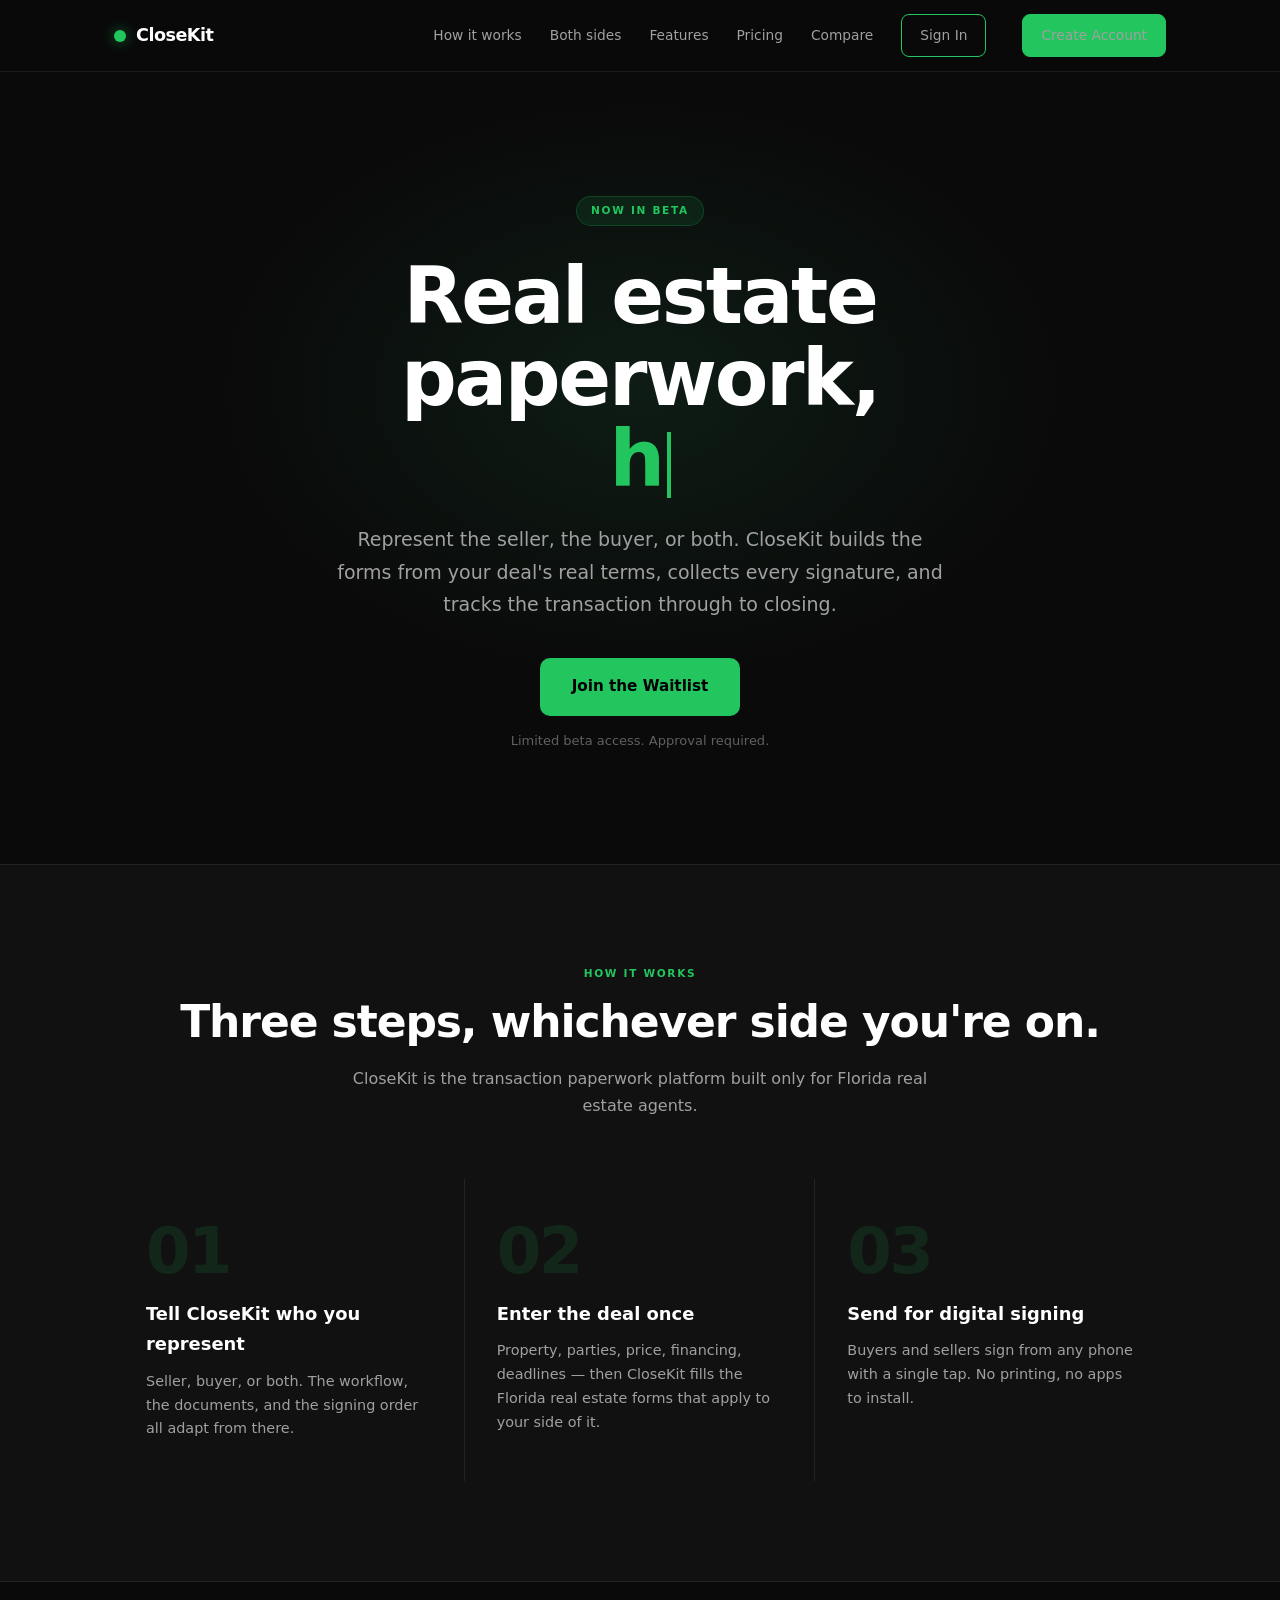
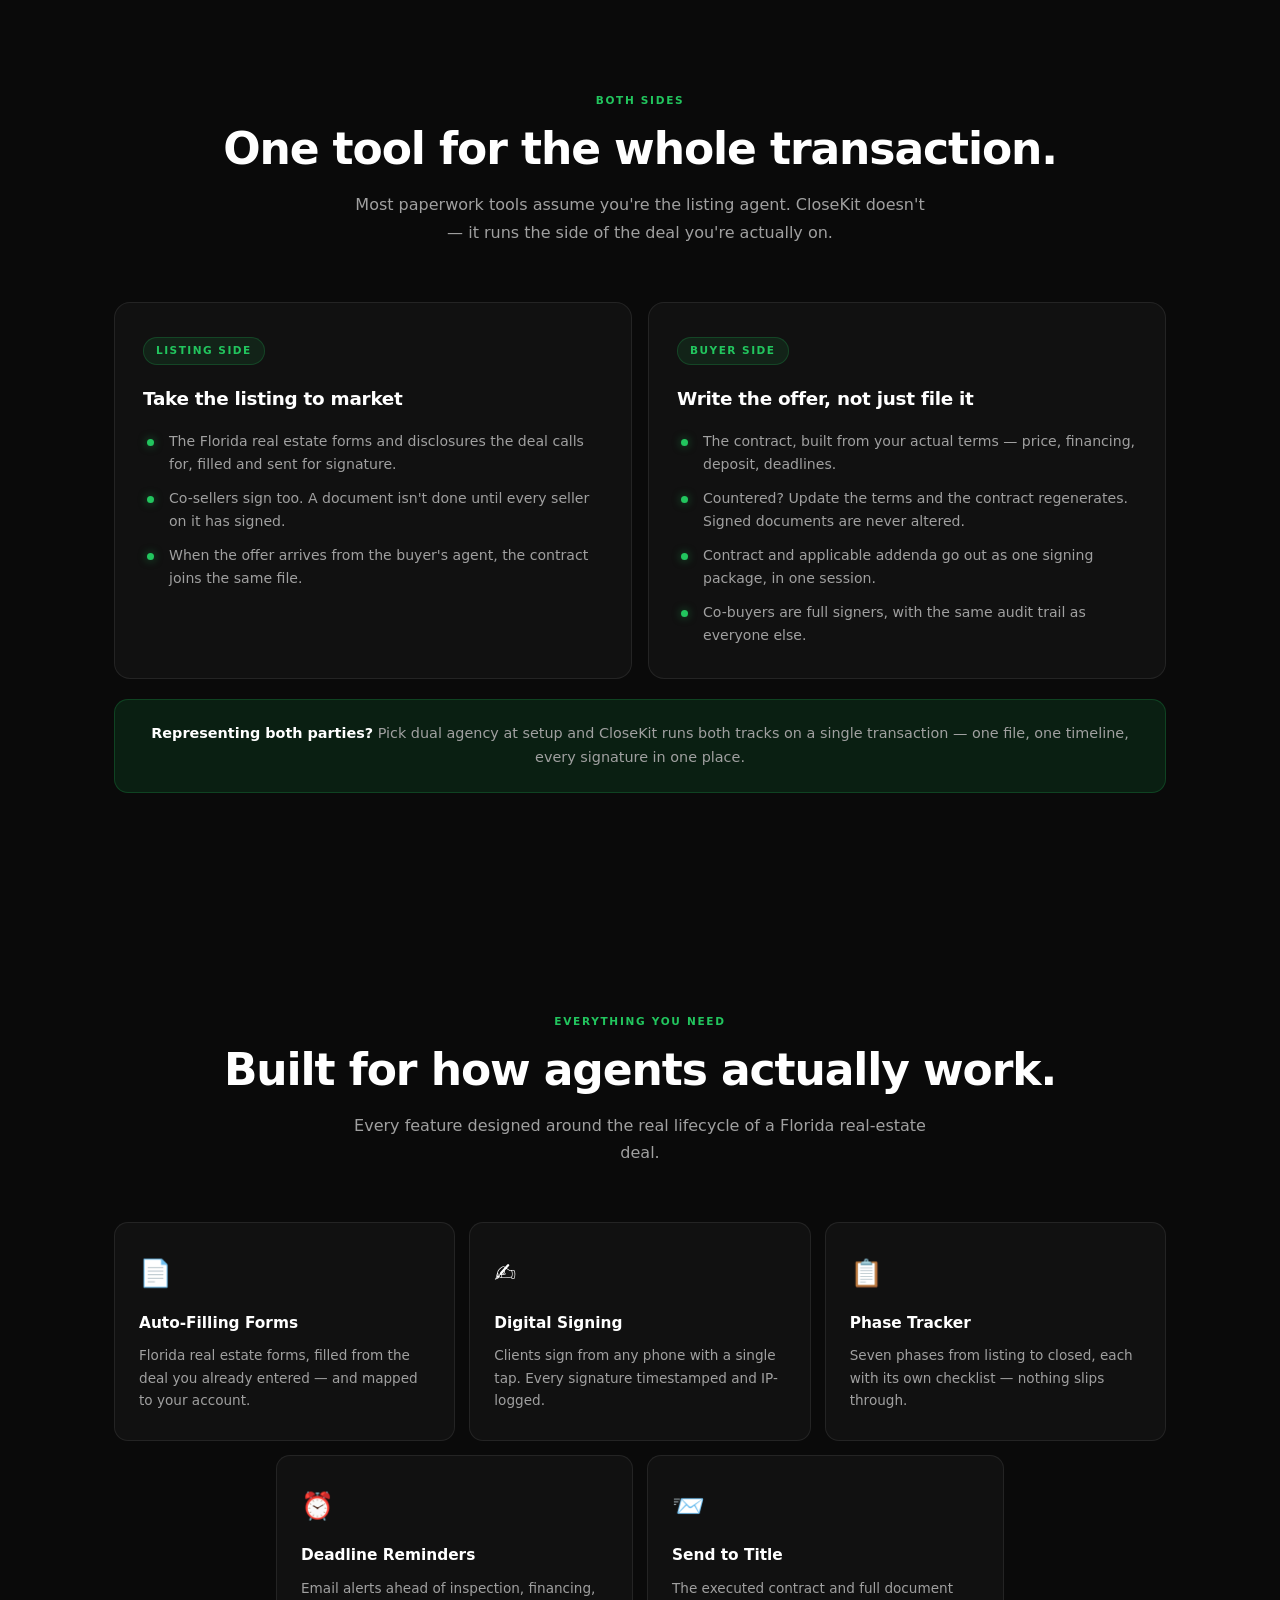
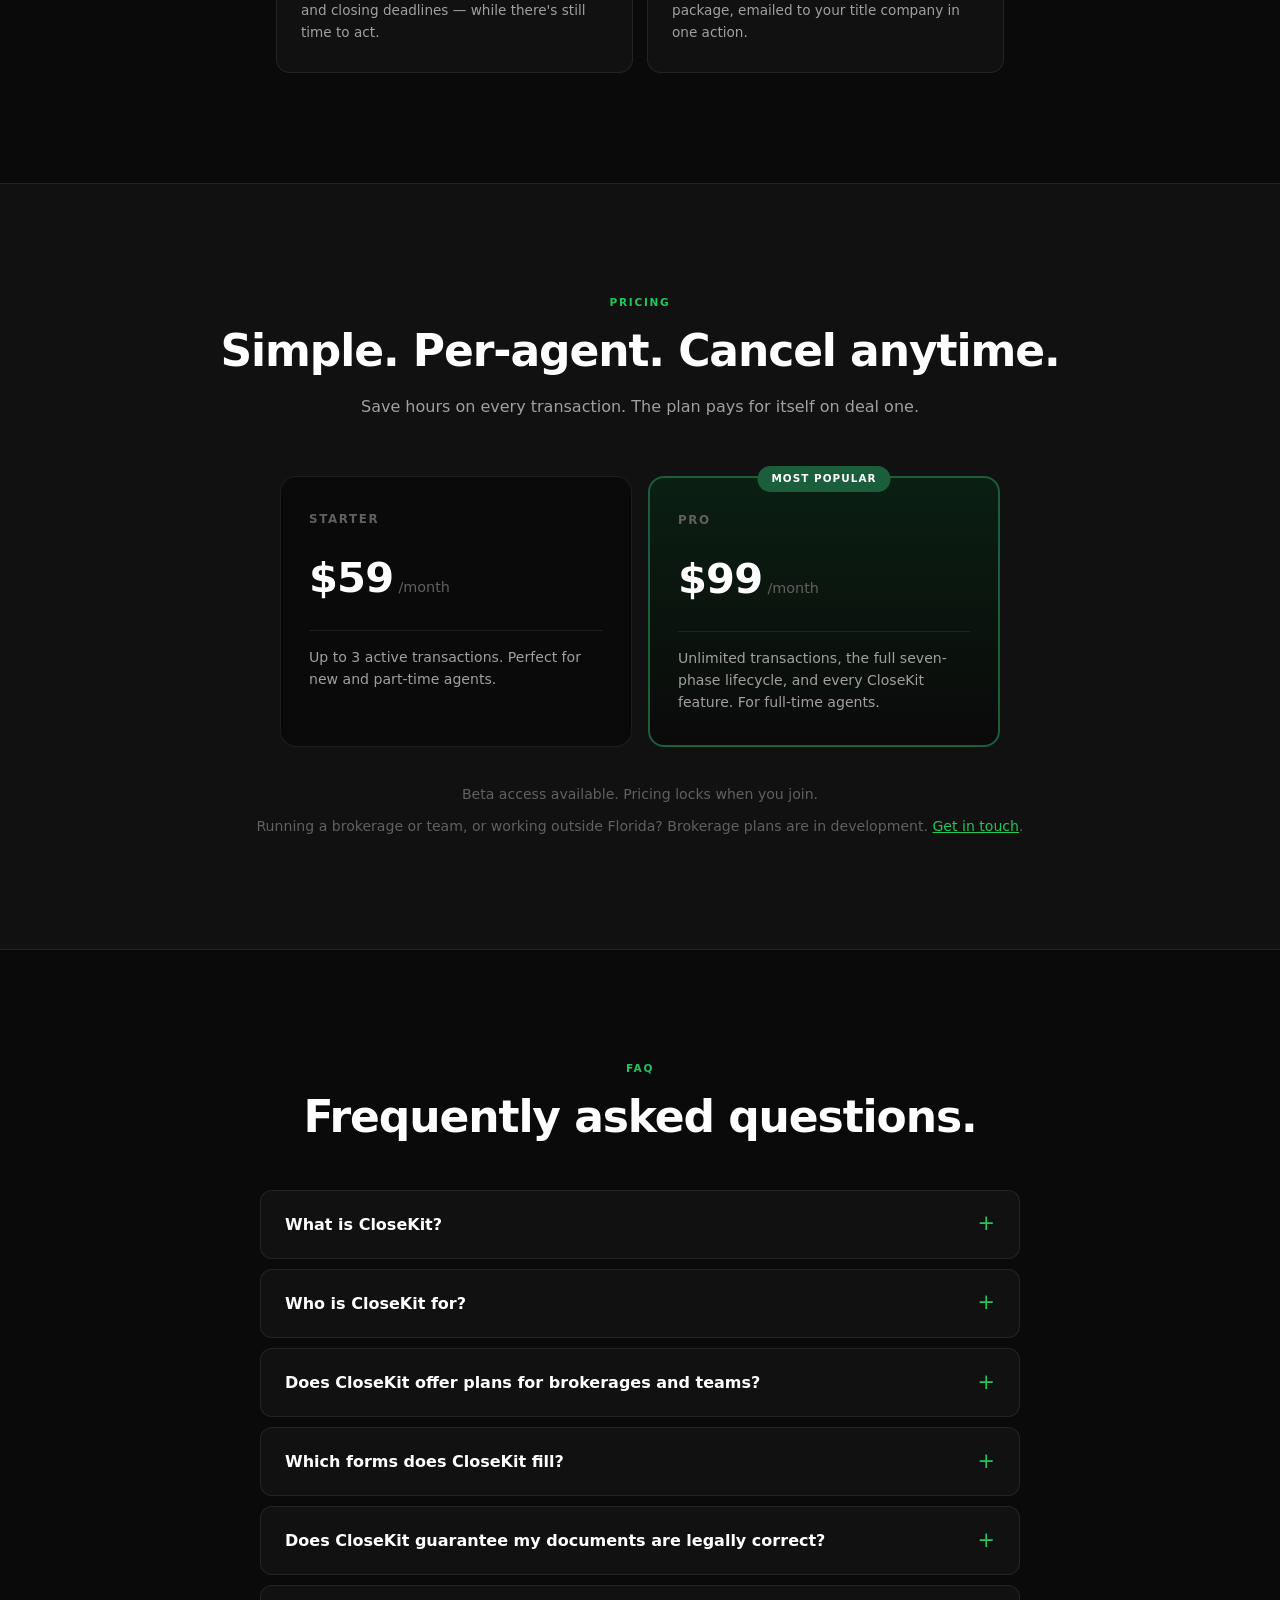
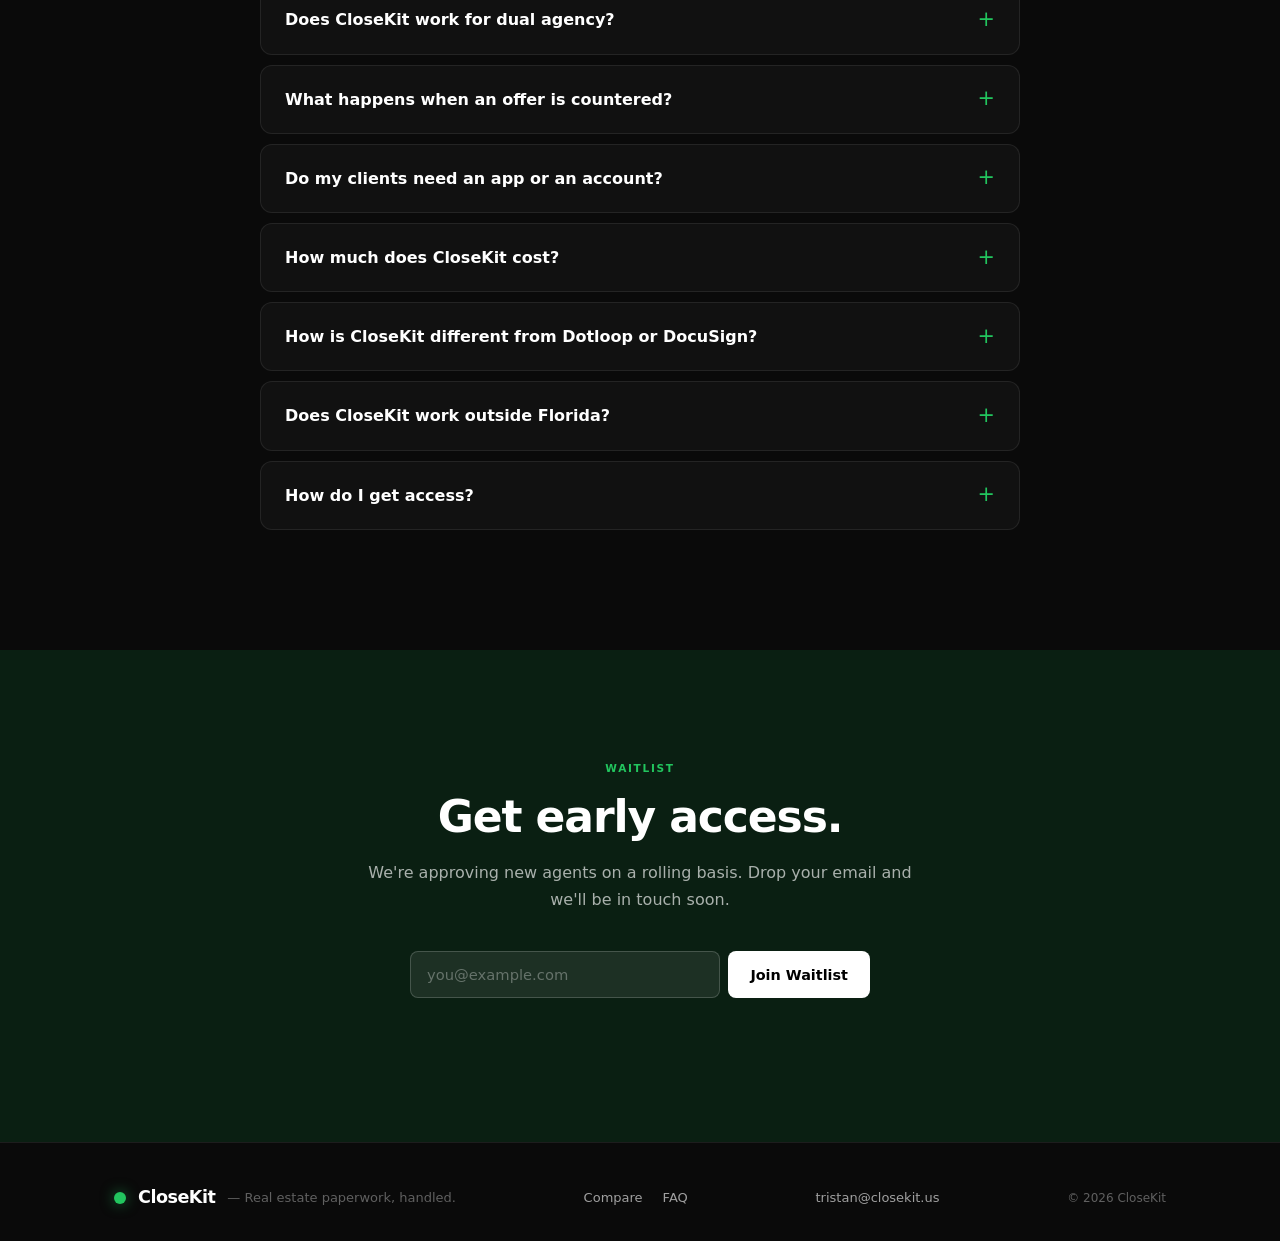
==== commit c1907419: "Stop naming specific forms; say plainly what's Florida-only for now - Replace named form sets and di" ====
--- a/index.html
+++ b/index.html
@@ -99,7 +99,7 @@
             "name": "What is CloseKit?",
             "acceptedAnswer": {
               "@type": "Answer",
-              "text": "CloseKit is a real estate paperwork platform built for Florida agents. You enter a deal once, and it fills the Florida Realtors and FAR/BAR forms, collects every signature from clients' phones, and tracks the transaction to closing."
+              "text": "CloseKit is a real estate paperwork platform built for Florida agents. You enter a deal once, and it fills the Florida real estate forms, collects every signature from clients' phones, and tracks the transaction to closing."
             }
           },
           {
@@ -112,10 +112,26 @@
           },
           {
             "@type": "Question",
+            "name": "Does CloseKit offer plans for brokerages and teams?",
+            "acceptedAnswer": {
+              "@type": "Answer",
+              "text": "Starter and Pro are individual agent plans today. CloseKit is looking for brokerages and teams to work with, in Florida and beyond, and brokerage plans are in development. Brokerages can reach us at <a href=\"mailto:tristan@closekit.us\">tristan@closekit.us<\/a>."
+            }
+          },
+          {
+            "@type": "Question",
             "name": "Which forms does CloseKit fill?",
             "acceptedAnswer": {
               "@type": "Answer",
-              "text": "The listing agreement, seller property disclosure, the FAR/BAR contract and applicable addenda, plus flood, lead-based paint, HOA and HOPA disclosures when the property calls for them."
+              "text": "CloseKit currently supports Florida real estate forms only. It fills the Florida forms and disclosures that apply to your side of the deal, based on the terms you enter."
+            }
+          },
+          {
+            "@type": "Question",
+            "name": "Does CloseKit guarantee my documents are legally correct?",
+            "acceptedAnswer": {
+              "@type": "Answer",
+              "text": "No. CloseKit fills Florida real estate forms from the deal terms you enter. You remain responsible for reviewing every document before you send it for signature, just as you would with any paperwork tool."
             }
           },
           {
@@ -155,7 +171,7 @@
             "name": "How is CloseKit different from Dotloop or DocuSign?",
             "acceptedAnswer": {
               "@type": "Answer",
-              "text": "Those are national tools where you fill or upload forms yourself. CloseKit is built only for Florida and generates the forms from your deal's terms. <a href=\"https://closekit.us/compare/\">See the full comparison<\/a>."
+              "text": "Those are national tools where you fill or upload forms yourself. CloseKit currently supports Florida real estate forms only, and it generates those forms from your deal's terms. <a href=\"https://closekit.us/compare/\">See the full comparison<\/a>."
             }
           },
           {
@@ -163,7 +179,7 @@
             "name": "Does CloseKit work outside Florida?",
             "acceptedAnswer": {
               "@type": "Answer",
-              "text": "No. CloseKit is built specifically for Florida transactions."
+              "text": "Not yet. CloseKit currently supports Florida real estate forms only. We're open to working with agents and brokerages outside Florida and plan to expand to other states. If you work in another state, join the waitlist or email <a href=\"mailto:tristan@closekit.us\">tristan@closekit.us<\/a> and tell us where you are."
             }
           },
           {
@@ -250,7 +266,7 @@
         <div class="step-card reveal d1">
           <span class="step-num-big">02</span>
           <h3>Enter the deal once</h3>
-          <p>Property, parties, price, financing, deadlines — then CloseKit fills the Florida Realtors forms that apply to your side of it.</p>
+          <p>Property, parties, price, financing, deadlines — then CloseKit fills the Florida real estate forms that apply to your side of it.</p>
         </div>
         <div class="step-card reveal d2">
           <span class="step-num-big">03</span>
@@ -274,8 +290,7 @@
           <span class="side-tag">Listing side</span>
           <h3>Take the listing to market</h3>
           <ul class="side-list">
-            <li>Listing agreement and seller property disclosure, filled and sent for signature.</li>
-            <li>Flood, lead-based paint, HOA, and HOPA disclosures — whichever the property calls for.</li>
+            <li>The Florida real estate forms and disclosures the deal calls for, filled and sent for signature.</li>
             <li>Co-sellers sign too. A document isn't done until every seller on it has signed.</li>
             <li>When the offer arrives from the buyer's agent, the contract joins the same file.</li>
           </ul>
@@ -284,7 +299,7 @@
           <span class="side-tag">Buyer side</span>
           <h3>Write the offer, not just file it</h3>
           <ul class="side-list">
-            <li>FAR/BAR built from your actual terms — price, financing, deposit, deadlines.</li>
+            <li>The contract, built from your actual terms — price, financing, deposit, deadlines.</li>
             <li>Countered? Update the terms and the contract regenerates. Signed documents are never altered.</li>
             <li>Contract and applicable addenda go out as one signing package, in one session.</li>
             <li>Co-buyers are full signers, with the same audit trail as everyone else.</li>
@@ -309,7 +324,7 @@
         <div class="feat-card reveal">
           <span class="feat-emoji">📄</span>
           <h3>Auto-Filling Forms</h3>
-          <p>Florida Realtors forms, filled from the deal you already entered — and mapped to your account.</p>
+          <p>Florida real estate forms, filled from the deal you already entered — and mapped to your account.</p>
         </div>
         <div class="feat-card reveal d1">
           <span class="feat-emoji">✍️</span>
@@ -363,6 +378,7 @@
         </div>
       </div>
       <p class="pricing-note">Beta access available. Pricing locks when you join.</p>
+      <p class="pricing-note pricing-note-more">Running a brokerage or team, or working outside Florida? Brokerage plans are in development. <a href="mailto:tristan@closekit.us?subject=Working%20with%20CloseKit">Get in touch</a>.</p>
     </div>
   </section>
 
@@ -376,15 +392,23 @@
       <div class="faq-list">
         <details class="faq-item">
           <summary>What is CloseKit?</summary>
-          <p>CloseKit is a real estate paperwork platform built for Florida agents. You enter a deal once, and it fills the Florida Realtors and FAR/BAR forms, collects every signature from clients' phones, and tracks the transaction to closing.</p>
+          <p>CloseKit is a real estate paperwork platform built for Florida agents. You enter a deal once, and it fills the Florida real estate forms, collects every signature from clients' phones, and tracks the transaction to closing.</p>
         </details>
         <details class="faq-item">
           <summary>Who is CloseKit for?</summary>
           <p>Florida real estate agents who represent buyers, sellers, or both. Starter suits new and part-time agents; Pro suits full-time agents.</p>
         </details>
         <details class="faq-item">
+          <summary>Does CloseKit offer plans for brokerages and teams?</summary>
+          <p>Starter and Pro are individual agent plans today. CloseKit is looking for brokerages and teams to work with, in Florida and beyond, and brokerage plans are in development. Brokerages can reach us at <a href="mailto:tristan@closekit.us">tristan@closekit.us</a>.</p>
+        </details>
+        <details class="faq-item">
           <summary>Which forms does CloseKit fill?</summary>
-          <p>The listing agreement, seller property disclosure, the FAR/BAR contract and applicable addenda, plus flood, lead-based paint, HOA and HOPA disclosures when the property calls for them.</p>
+          <p>CloseKit currently supports Florida real estate forms only. It fills the Florida forms and disclosures that apply to your side of the deal, based on the terms you enter.</p>
+        </details>
+        <details class="faq-item">
+          <summary>Does CloseKit guarantee my documents are legally correct?</summary>
+          <p>No. CloseKit fills Florida real estate forms from the deal terms you enter. You remain responsible for reviewing every document before you send it for signature, just as you would with any paperwork tool.</p>
         </details>
         <details class="faq-item">
           <summary>Does CloseKit work for dual agency?</summary>
@@ -404,11 +428,11 @@
         </details>
         <details class="faq-item">
           <summary>How is CloseKit different from Dotloop or DocuSign?</summary>
-          <p>Those are national tools where you fill or upload forms yourself. CloseKit is built only for Florida and generates the forms from your deal's terms. <a href="https://closekit.us/compare/">See the full comparison</a>.</p>
+          <p>Those are national tools where you fill or upload forms yourself. CloseKit currently supports Florida real estate forms only, and it generates those forms from your deal's terms. <a href="https://closekit.us/compare/">See the full comparison</a>.</p>
         </details>
         <details class="faq-item">
           <summary>Does CloseKit work outside Florida?</summary>
-          <p>No. CloseKit is built specifically for Florida transactions.</p>
+          <p>Not yet. CloseKit currently supports Florida real estate forms only. We're open to working with agents and brokerages outside Florida and plan to expand to other states. If you work in another state, join the waitlist or email <a href="mailto:tristan@closekit.us">tristan@closekit.us</a> and tell us where you are.</p>
         </details>
         <details class="faq-item">
           <summary>How do I get access?</summary>
--- a/styles.css
+++ b/styles.css
@@ -617,3 +617,7 @@
   padding: 0; margin: -1px; overflow: hidden;
   clip: rect(0,0,0,0); white-space: nowrap; border: 0;
 }
+
+/* Second pricing note: brokerages, teams, and agents outside Florida. */
+.pricing-note-more { margin-top: 8px; }
+.pricing-note a { color: var(--green-bright); }
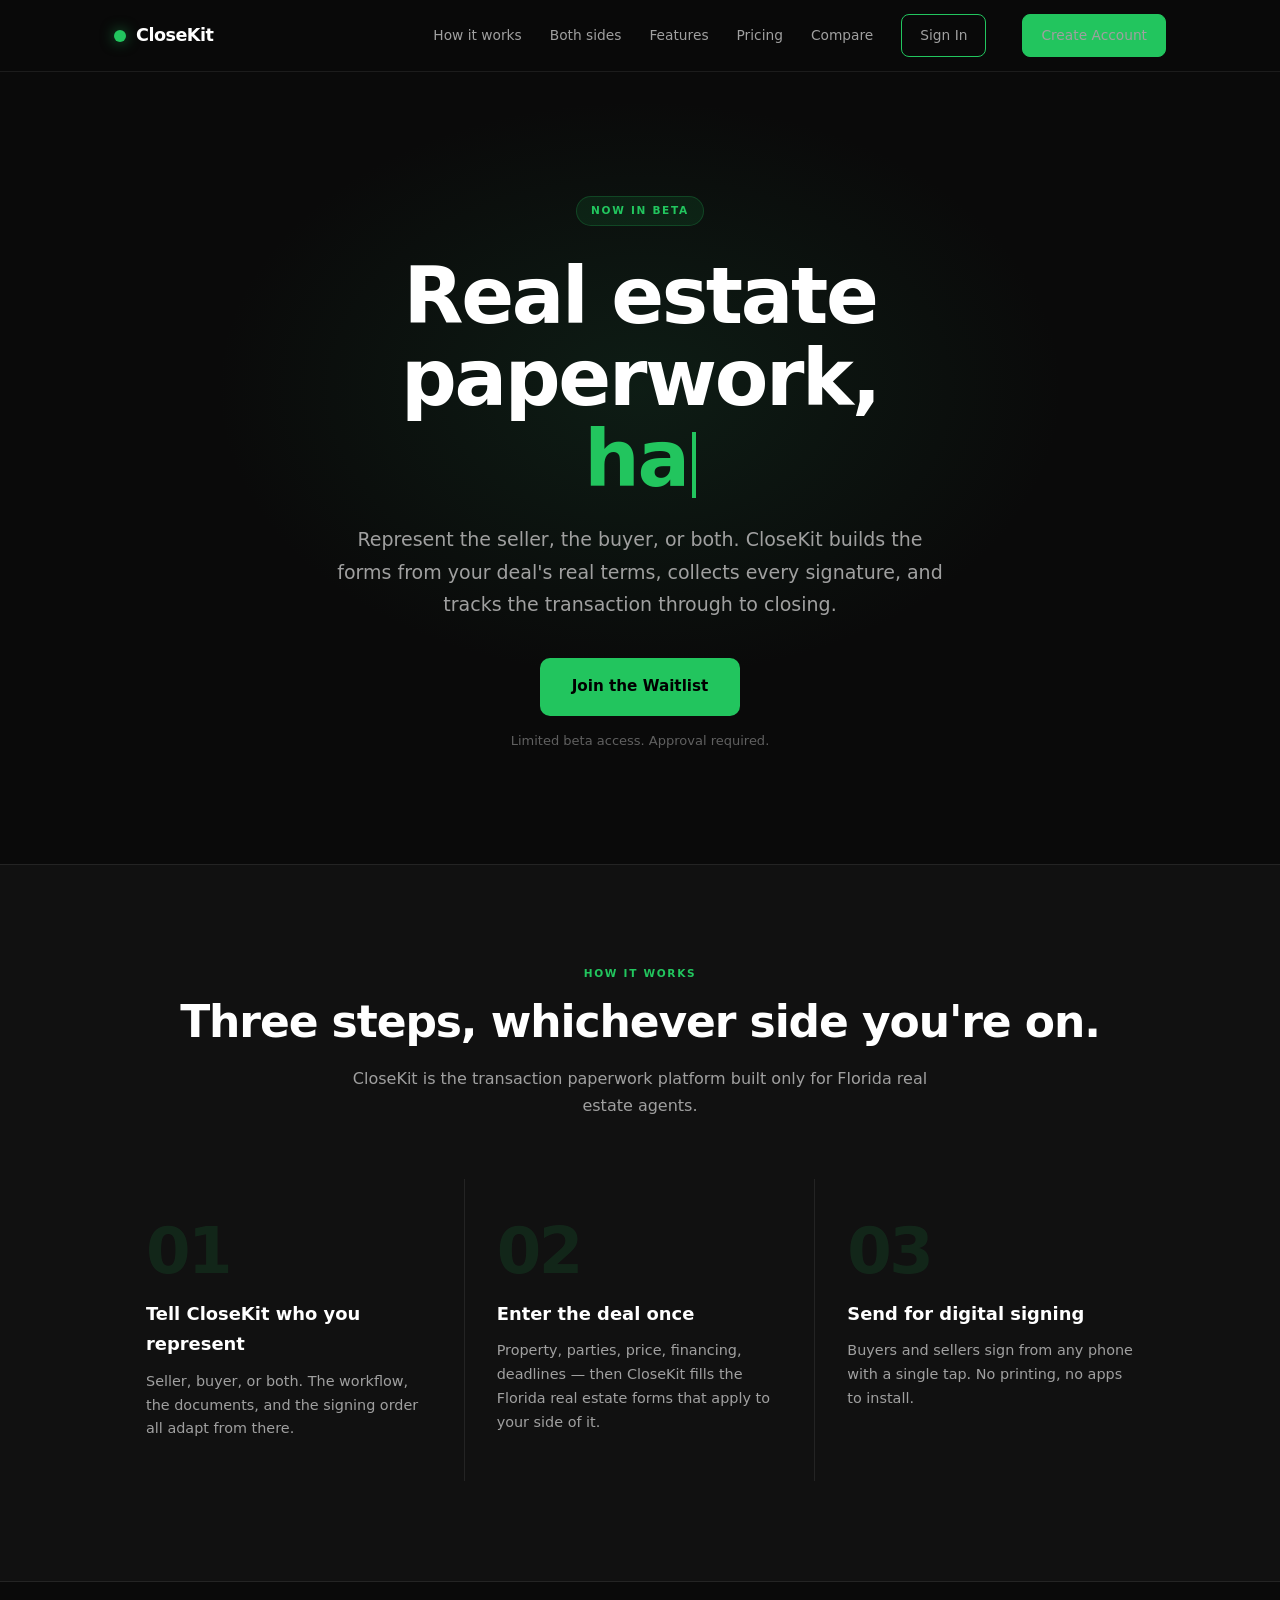
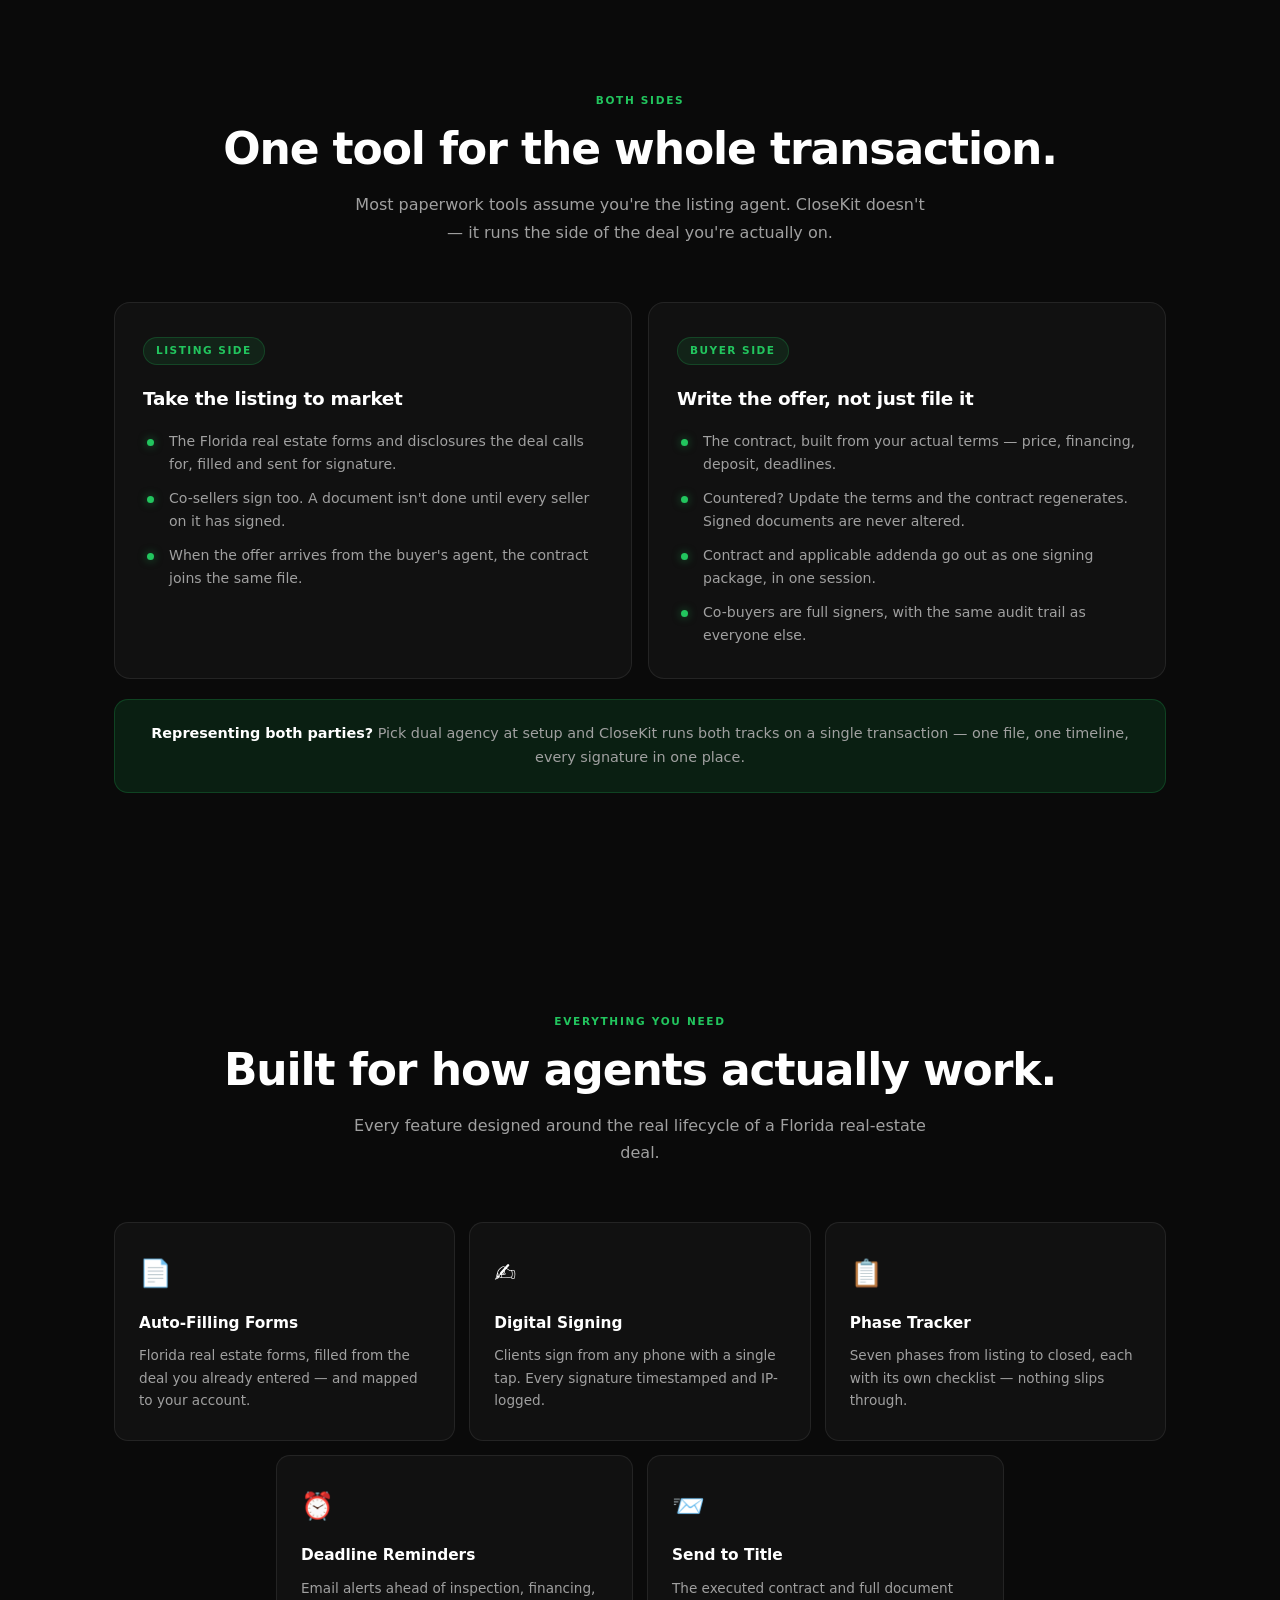
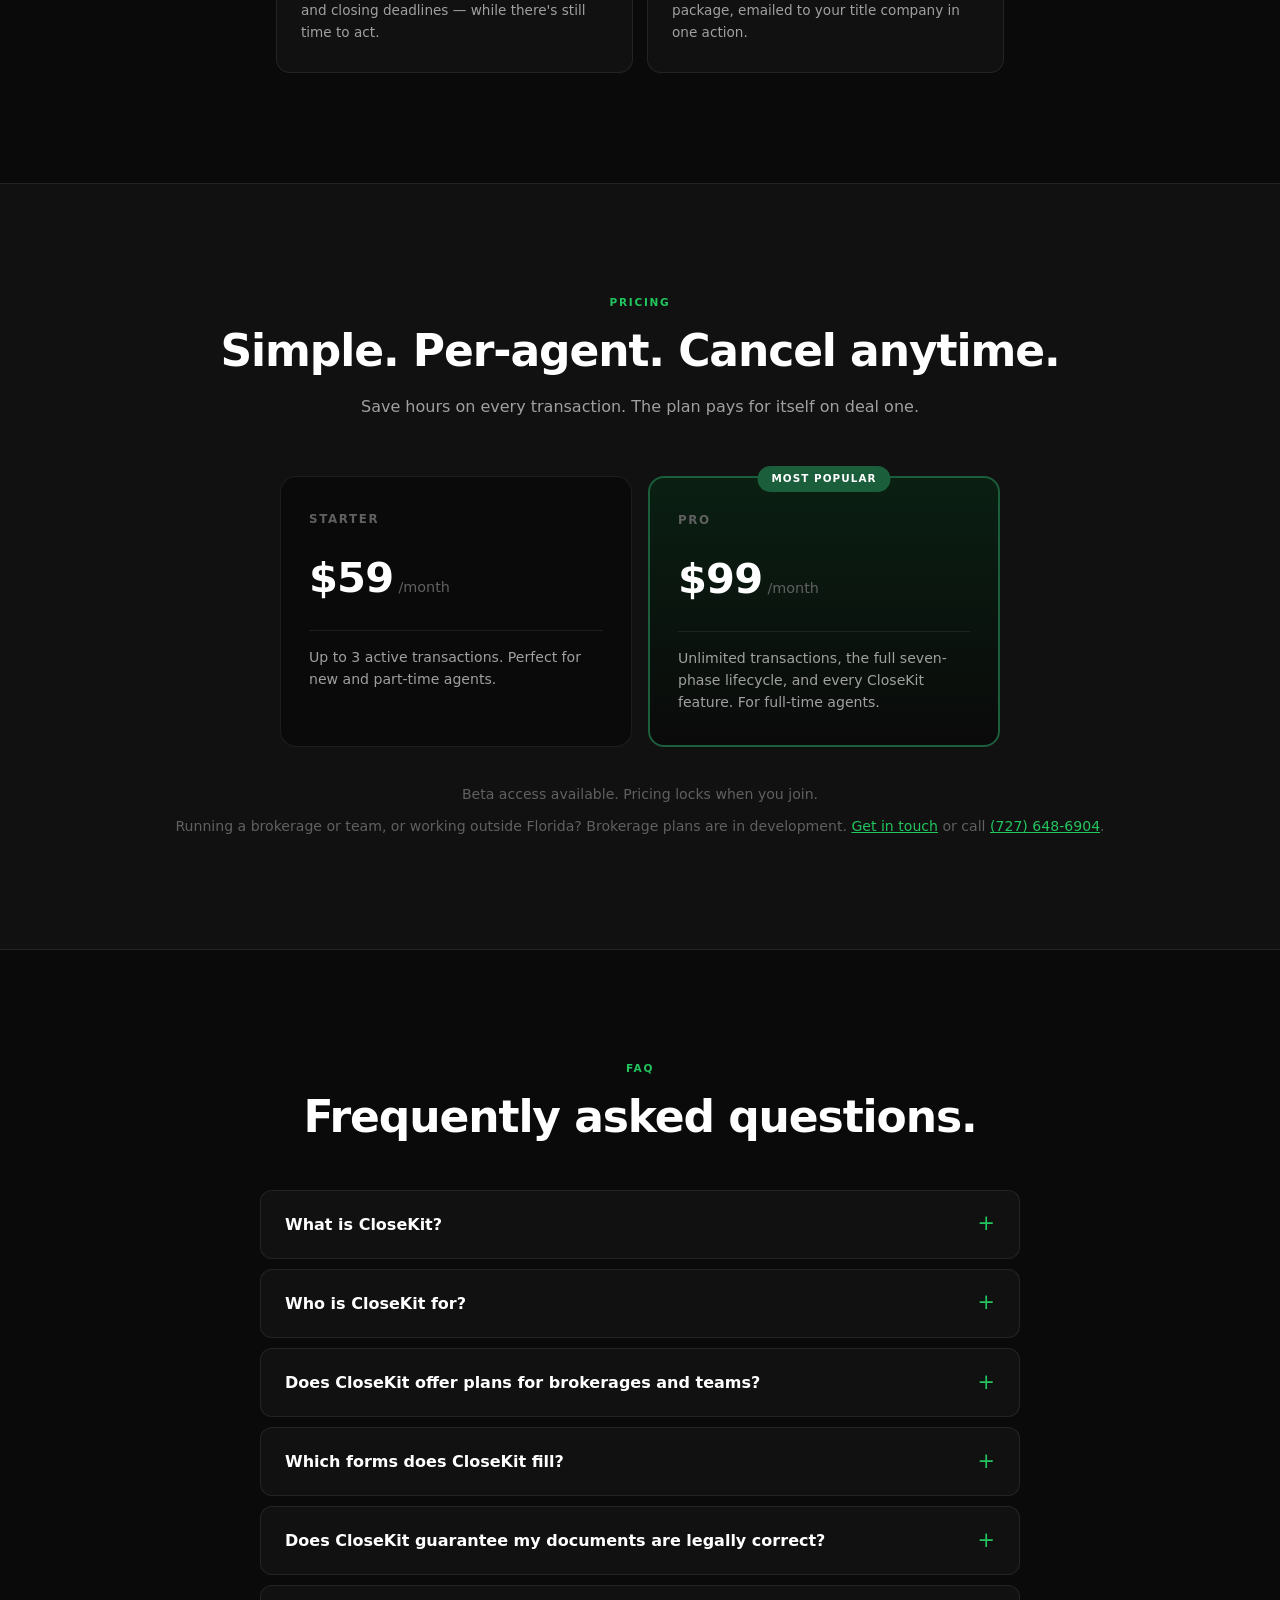
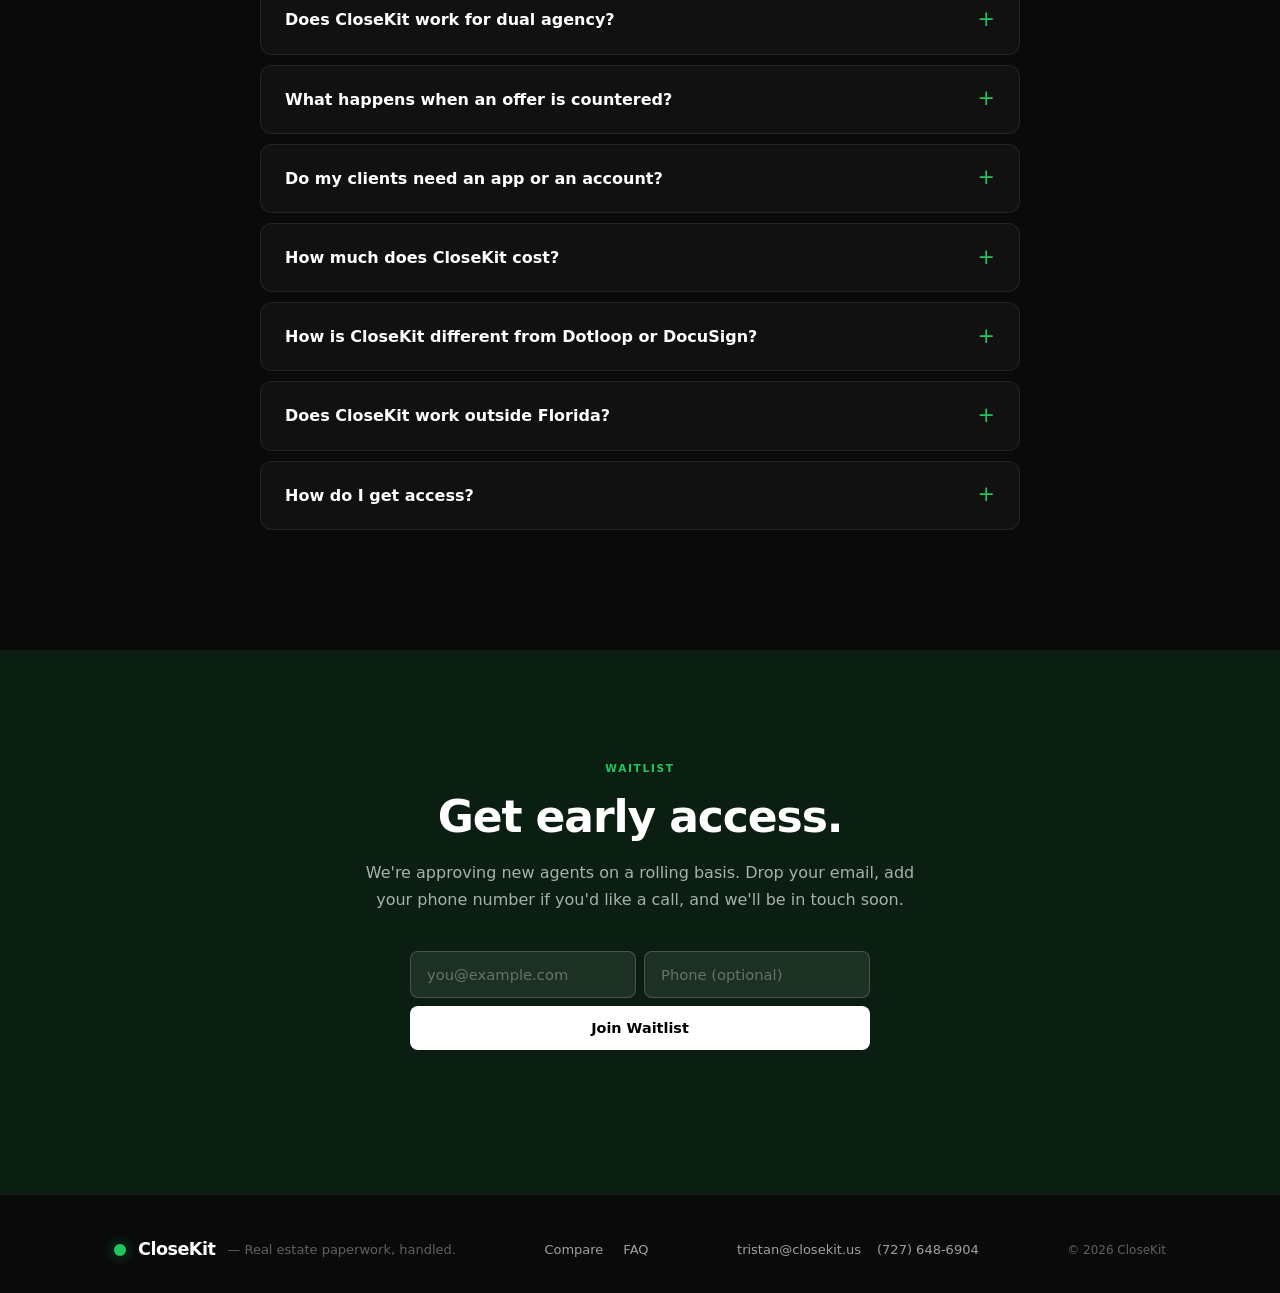
==== commit baf62fd7: "Optional phone on the waitlist; phone number next to the contact email - Waitlist form: an optional " ====
--- a/index.html
+++ b/index.html
@@ -32,7 +32,16 @@
         "name": "CloseKit",
         "url": "https://closekit.us/",
         "email": "tristan@closekit.us",
-        "logo": "https://closekit.us/icon.svg"
+        "logo": "https://closekit.us/icon.svg",
+        "telephone": "+1-727-648-6904",
+        "contactPoint": {
+          "@type": "ContactPoint",
+          "contactType": "customer support",
+          "email": "tristan@closekit.us",
+          "telephone": "+1-727-648-6904",
+          "areaServed": "US",
+          "availableLanguage": "English"
+        }
       },
       {
         "@type": "SoftwareApplication",
@@ -115,7 +124,7 @@
             "name": "Does CloseKit offer plans for brokerages and teams?",
             "acceptedAnswer": {
               "@type": "Answer",
-              "text": "Starter and Pro are individual agent plans today. CloseKit is looking for brokerages and teams to work with, in Florida and beyond, and brokerage plans are in development. Brokerages can reach us at <a href=\"mailto:tristan@closekit.us\">tristan@closekit.us<\/a>."
+              "text": "Starter and Pro are individual agent plans today. CloseKit is looking for brokerages and teams to work with, in Florida and beyond, and brokerage plans are in development. Brokerages can reach us at <a href=\"mailto:tristan@closekit.us\">tristan@closekit.us<\/a> or <a href=\"tel:+17276486904\">(727) 648-6904<\/a>."
             }
           },
           {
@@ -179,7 +188,7 @@
             "name": "Does CloseKit work outside Florida?",
             "acceptedAnswer": {
               "@type": "Answer",
-              "text": "Not yet. CloseKit currently supports Florida real estate forms only. We're open to working with agents and brokerages outside Florida and plan to expand to other states. If you work in another state, join the waitlist or email <a href=\"mailto:tristan@closekit.us\">tristan@closekit.us<\/a> and tell us where you are."
+              "text": "Not yet. CloseKit currently supports Florida real estate forms only. We're open to working with agents and brokerages outside Florida and plan to expand to other states. If you work in another state, join the waitlist, email <a href=\"mailto:tristan@closekit.us\">tristan@closekit.us<\/a> or call <a href=\"tel:+17276486904\">(727) 648-6904<\/a>, and tell us where you are."
             }
           },
           {
@@ -378,7 +387,7 @@
         </div>
       </div>
       <p class="pricing-note">Beta access available. Pricing locks when you join.</p>
-      <p class="pricing-note pricing-note-more">Running a brokerage or team, or working outside Florida? Brokerage plans are in development. <a href="mailto:tristan@closekit.us?subject=Working%20with%20CloseKit">Get in touch</a>.</p>
+      <p class="pricing-note pricing-note-more">Running a brokerage or team, or working outside Florida? Brokerage plans are in development. <a href="mailto:tristan@closekit.us?subject=Working%20with%20CloseKit">Get in touch</a> or call <a href="tel:+17276486904">(727) 648-6904</a>.</p>
     </div>
   </section>
 
@@ -400,7 +409,7 @@
         </details>
         <details class="faq-item">
           <summary>Does CloseKit offer plans for brokerages and teams?</summary>
-          <p>Starter and Pro are individual agent plans today. CloseKit is looking for brokerages and teams to work with, in Florida and beyond, and brokerage plans are in development. Brokerages can reach us at <a href="mailto:tristan@closekit.us">tristan@closekit.us</a>.</p>
+          <p>Starter and Pro are individual agent plans today. CloseKit is looking for brokerages and teams to work with, in Florida and beyond, and brokerage plans are in development. Brokerages can reach us at <a href="mailto:tristan@closekit.us">tristan@closekit.us</a> or <a href="tel:+17276486904">(727) 648-6904</a>.</p>
         </details>
         <details class="faq-item">
           <summary>Which forms does CloseKit fill?</summary>
@@ -432,7 +441,7 @@
         </details>
         <details class="faq-item">
           <summary>Does CloseKit work outside Florida?</summary>
-          <p>Not yet. CloseKit currently supports Florida real estate forms only. We're open to working with agents and brokerages outside Florida and plan to expand to other states. If you work in another state, join the waitlist or email <a href="mailto:tristan@closekit.us">tristan@closekit.us</a> and tell us where you are.</p>
+          <p>Not yet. CloseKit currently supports Florida real estate forms only. We're open to working with agents and brokerages outside Florida and plan to expand to other states. If you work in another state, join the waitlist, email <a href="mailto:tristan@closekit.us">tristan@closekit.us</a> or call <a href="tel:+17276486904">(727) 648-6904</a>, and tell us where you are.</p>
         </details>
         <details class="faq-item">
           <summary>How do I get access?</summary>
@@ -449,16 +458,17 @@
         <div class="section-label">Waitlist</div>
         <h2 class="section-headline">Get early access.</h2>
         <p class="section-sub">
-          We're approving new agents on a rolling basis. Drop your email
-          and we'll be in touch soon.
+          We're approving new agents on a rolling basis. Drop your email,
+          add your phone number if you'd like a call, and we'll be in touch soon.
         </p>
       </div>
       <div class="reveal d1" id="waitlist-wrap">
         <div class="waitlist-form" id="waitlist-form">
           <div class="form-row">
-            <input type="email" id="waitlist-email" placeholder="you@example.com" autocomplete="email" />
-            <button class="btn-white" id="waitlist-btn" onclick="submitWaitlist()">Join Waitlist</button>
+            <input type="email" id="waitlist-email" placeholder="you@example.com" autocomplete="email" aria-label="Email" />
+            <input type="tel" id="waitlist-phone" placeholder="Phone (optional)" autocomplete="tel" aria-label="Phone number (optional)" />
           </div>
+          <button class="btn-white waitlist-submit" id="waitlist-btn" onclick="submitWaitlist()">Join Waitlist</button>
           <div class="form-msg" id="waitlist-msg"></div>
         </div>
       </div>
@@ -478,7 +488,10 @@
           <a href="/compare/">Compare</a>
           <a href="/faq/">FAQ</a>
         </div>
-        <a class="footer-email" href="mailto:tristan@closekit.us">tristan@closekit.us</a>
+        <div class="footer-contact">
+          <a class="footer-email" href="mailto:tristan@closekit.us">tristan@closekit.us</a>
+          <a class="footer-email" href="tel:+17276486904">(727) 648-6904</a>
+        </div>
         <span class="footer-copy">© 2026 CloseKit</span>
       </div>
     </div>
@@ -540,16 +553,26 @@
     /* ── Waitlist submit ────────────────────────────────────── */
     async function submitWaitlist() {
       const emailEl = document.getElementById('waitlist-email');
+      const phoneEl = document.getElementById('waitlist-phone');
       const msgEl   = document.getElementById('waitlist-msg');
       const btn     = document.getElementById('waitlist-btn');
       const wrap    = document.getElementById('waitlist-wrap');
       const email   = emailEl.value.trim();
+      const phone   = phoneEl.value.trim();
 
       msgEl.textContent = '';
       msgEl.className = 'form-msg';
 
       if (!email || !/^[^\s@]+@[^\s@]+\.[^\s@]+$/.test(email)) {
         msgEl.textContent = 'Please enter a valid email address.';
+        msgEl.classList.add('error');
+        return;
+      }
+
+      // Phone is optional. Same check as the Edge Function: 7-15 digits.
+      const digits = phone.replace(/\D/g, '');
+      if (phone && (!/^[0-9+().\-\s]+$/.test(phone) || digits.length < 7 || digits.length > 15)) {
+        msgEl.textContent = 'Please enter a valid phone number, or leave it blank.';
         msgEl.classList.add('error');
         return;
       }
@@ -566,7 +589,7 @@
             'Authorization': 'Bearer ' + SUPABASE_ANON_KEY,
             'apikey': SUPABASE_ANON_KEY,
           },
-          body: JSON.stringify({ email }),
+          body: JSON.stringify({ email, phone }),
         });
 
         if (res.ok) {
@@ -588,7 +611,7 @@
               'apikey': SUPABASE_ANON_KEY,
               'Prefer': 'return=minimal',
             },
-            body: JSON.stringify({ email }),
+            body: JSON.stringify({ email, phone }),
           });
           if (fb.ok || fb.status === 201) {
             wrap.innerHTML =
@@ -601,16 +624,17 @@
 
         throw new Error('HTTP ' + res.status);
       } catch (err) {
-        msgEl.textContent = 'Something went wrong. Please try again or email tristan@closekit.us.';
+        msgEl.textContent = 'Something went wrong. Please try again, email tristan@closekit.us, or call (727) 648-6904.';
         msgEl.classList.add('error');
         btn.disabled = false;
         btn.textContent = 'Join Waitlist';
       }
     }
 
-    document.getElementById('waitlist-email').addEventListener('keydown', e => {
-      if (e.key === 'Enter') submitWaitlist();
-    });
+    ['waitlist-email', 'waitlist-phone'].forEach(id =>
+      document.getElementById(id).addEventListener('keydown', e => {
+        if (e.key === 'Enter') submitWaitlist();
+      }));
 
     /* ── Service worker (PWA) ───────────────────────────────── */
     if ('serviceWorker' in navigator) {
--- a/styles.css
+++ b/styles.css
@@ -378,8 +378,8 @@
 .waitlist-section .section-sub { margin: 14px auto 38px; color: rgba(255,255,255,0.65); }
 .waitlist-form { max-width: 460px; margin: 0 auto; }
 .form-row { display: flex; gap: 8px; }
-.form-row input[type="email"] {
-  flex: 1;
+.form-row input {
+  flex: 1; min-width: 0;
   border: 1px solid rgba(255,255,255,0.18);
   border-radius: 8px; padding: 14px 16px;
   font-size: 0.92rem; color: var(--white);
@@ -387,8 +387,8 @@
   outline: none; font-family: inherit;
   transition: border-color 0.15s;
 }
-.form-row input[type="email"]::placeholder { color: rgba(255,255,255,0.32); }
-.form-row input[type="email"]:focus { border-color: rgba(255,255,255,0.55); }
+.form-row input::placeholder { color: rgba(255,255,255,0.32); }
+.form-row input:focus { border-color: rgba(255,255,255,0.55); }
 .btn-white {
   background: var(--white); color: #000;
   border: none; border-radius: 8px;
@@ -472,7 +472,7 @@
   }
   .step-card:last-child { border-bottom: none; }
   .form-row { flex-direction: column; gap: 10px; }
-  .form-row input[type="email"] { width: 100%; }
+  .form-row input { width: 100%; }
   .btn-white { width: 100%; }
   .how-section, .features-section, .sides-section,
   .pricing-section, .waitlist-section { padding: 68px 0; }
@@ -621,3 +621,9 @@
 /* Second pricing note: brokerages, teams, and agents outside Florida. */
 .pricing-note-more { margin-top: 8px; }
 .pricing-note a { color: var(--green-bright); }
+
+/* Waitlist: email and phone side by side, the button full width under them. */
+.waitlist-submit { width: 100%; margin-top: 8px; }
+
+/* Footer: email and phone together. */
+.footer-contact { display: flex; gap: 16px; flex-wrap: wrap; justify-content: center; }
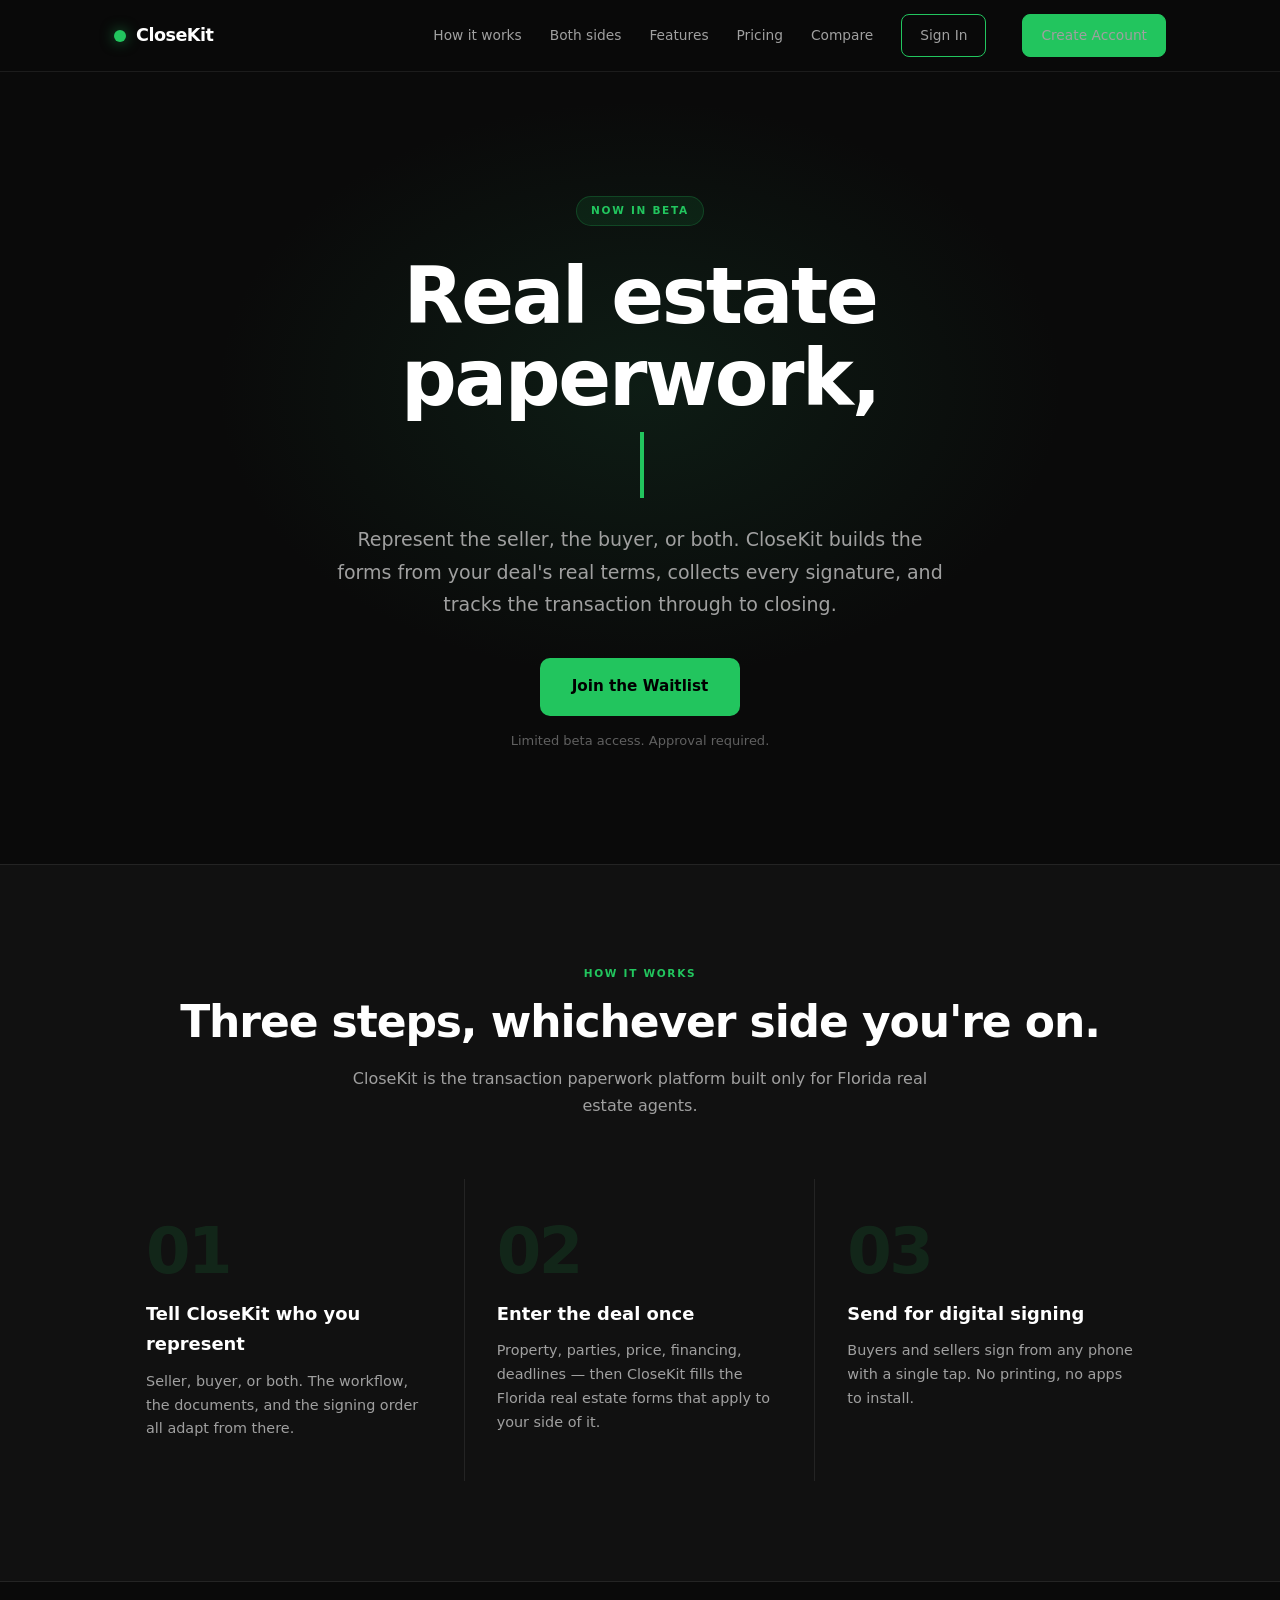
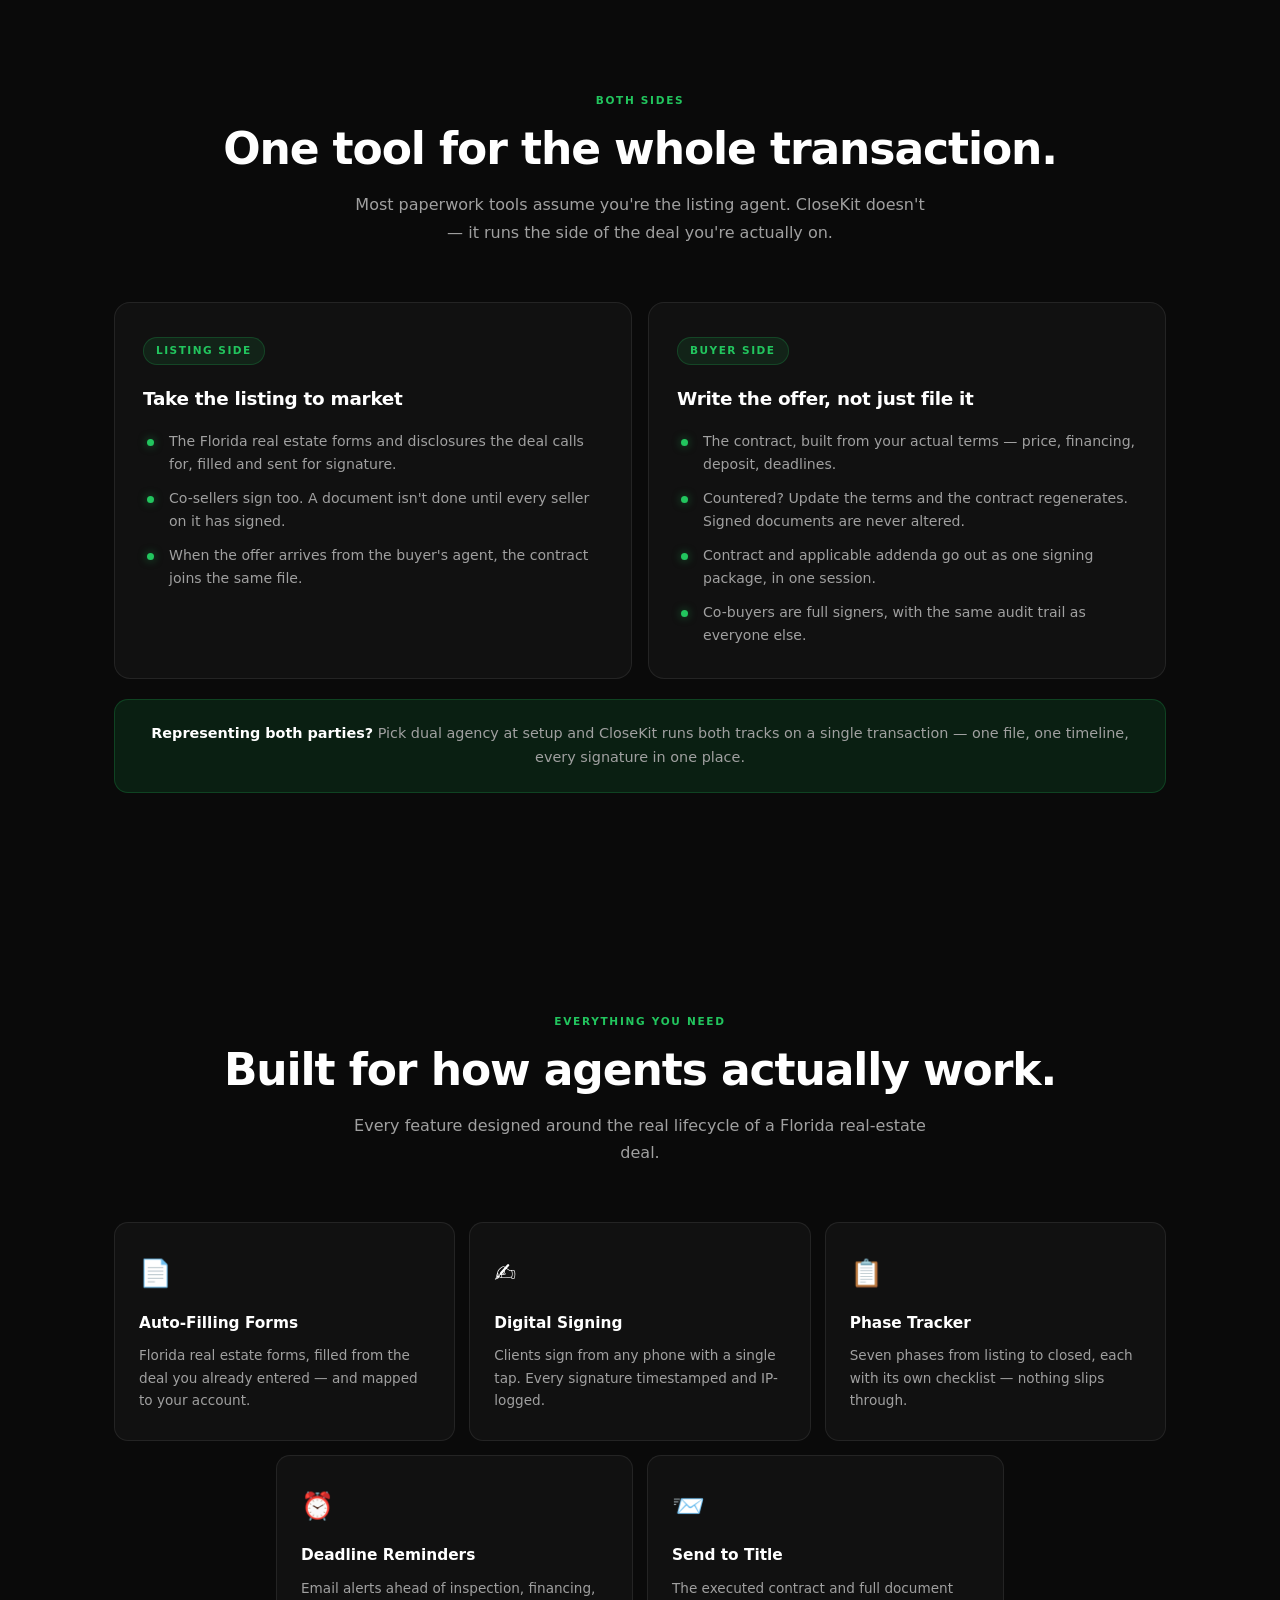
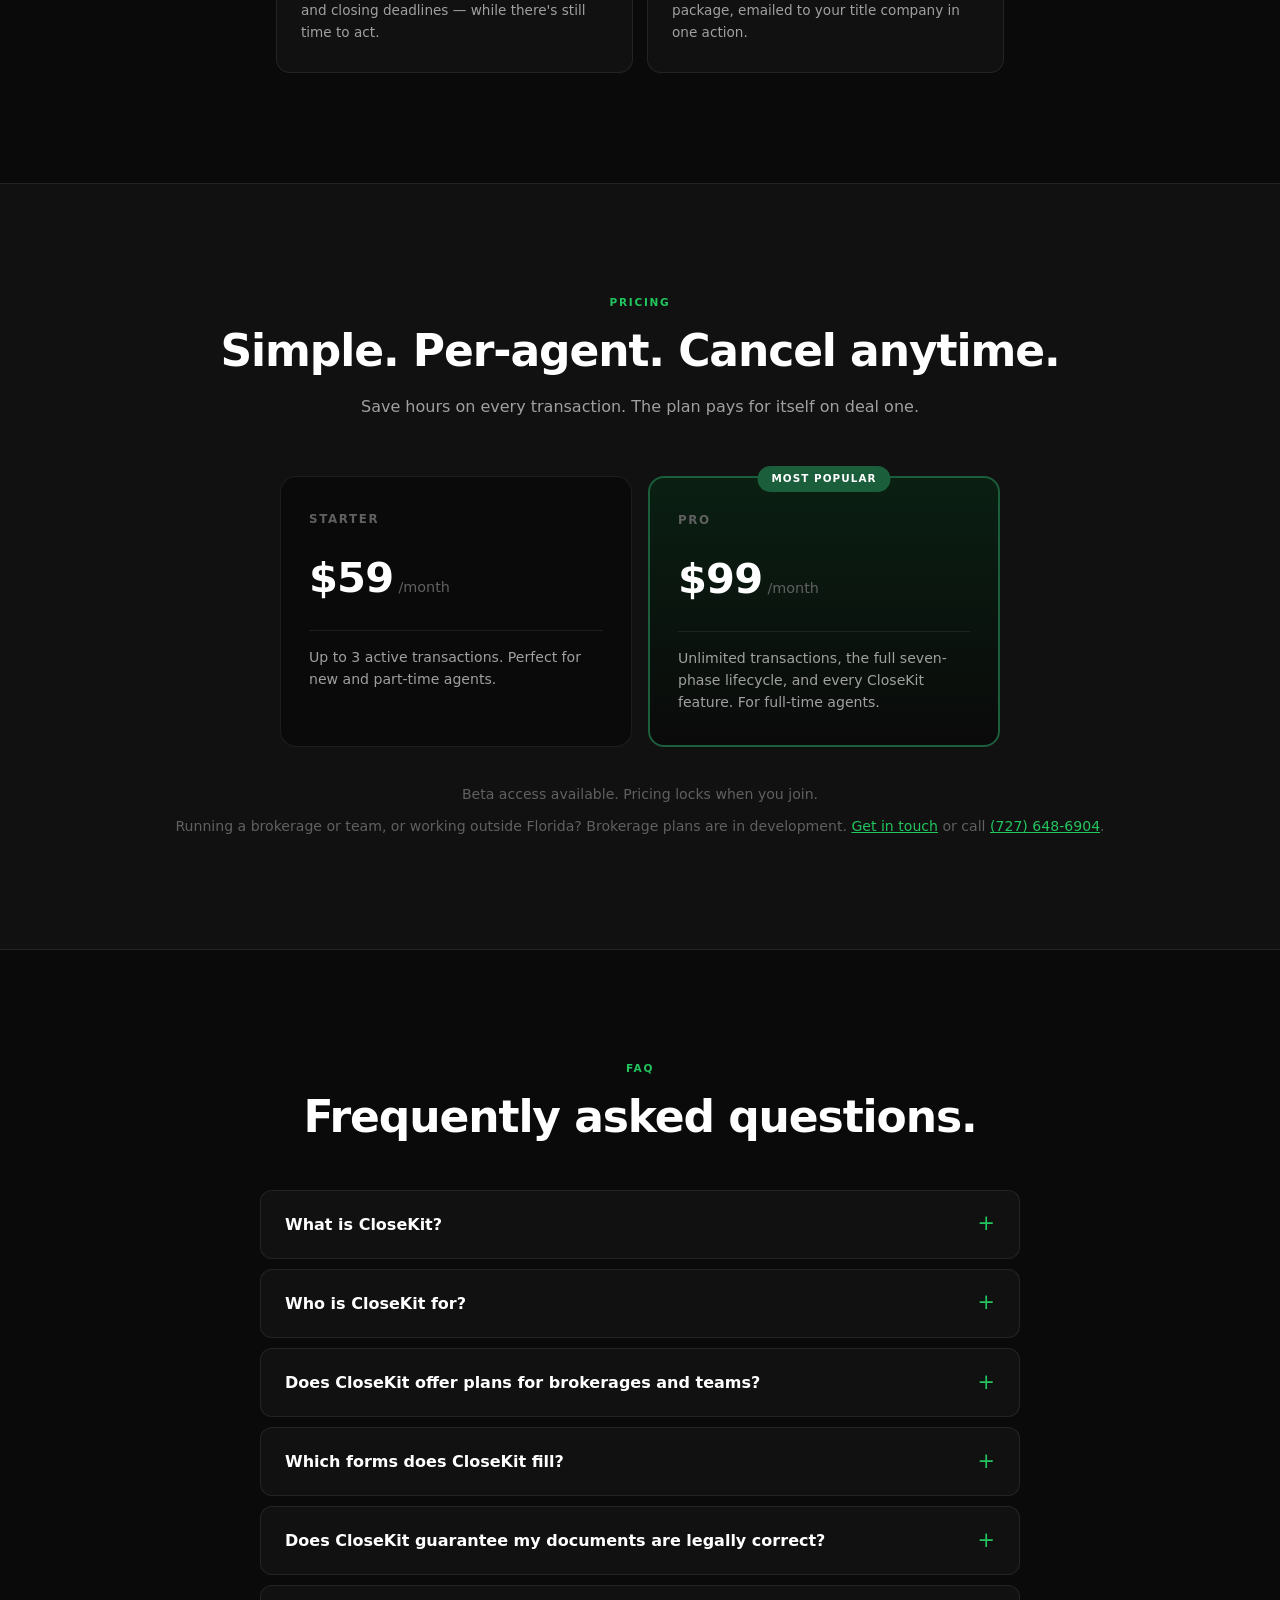
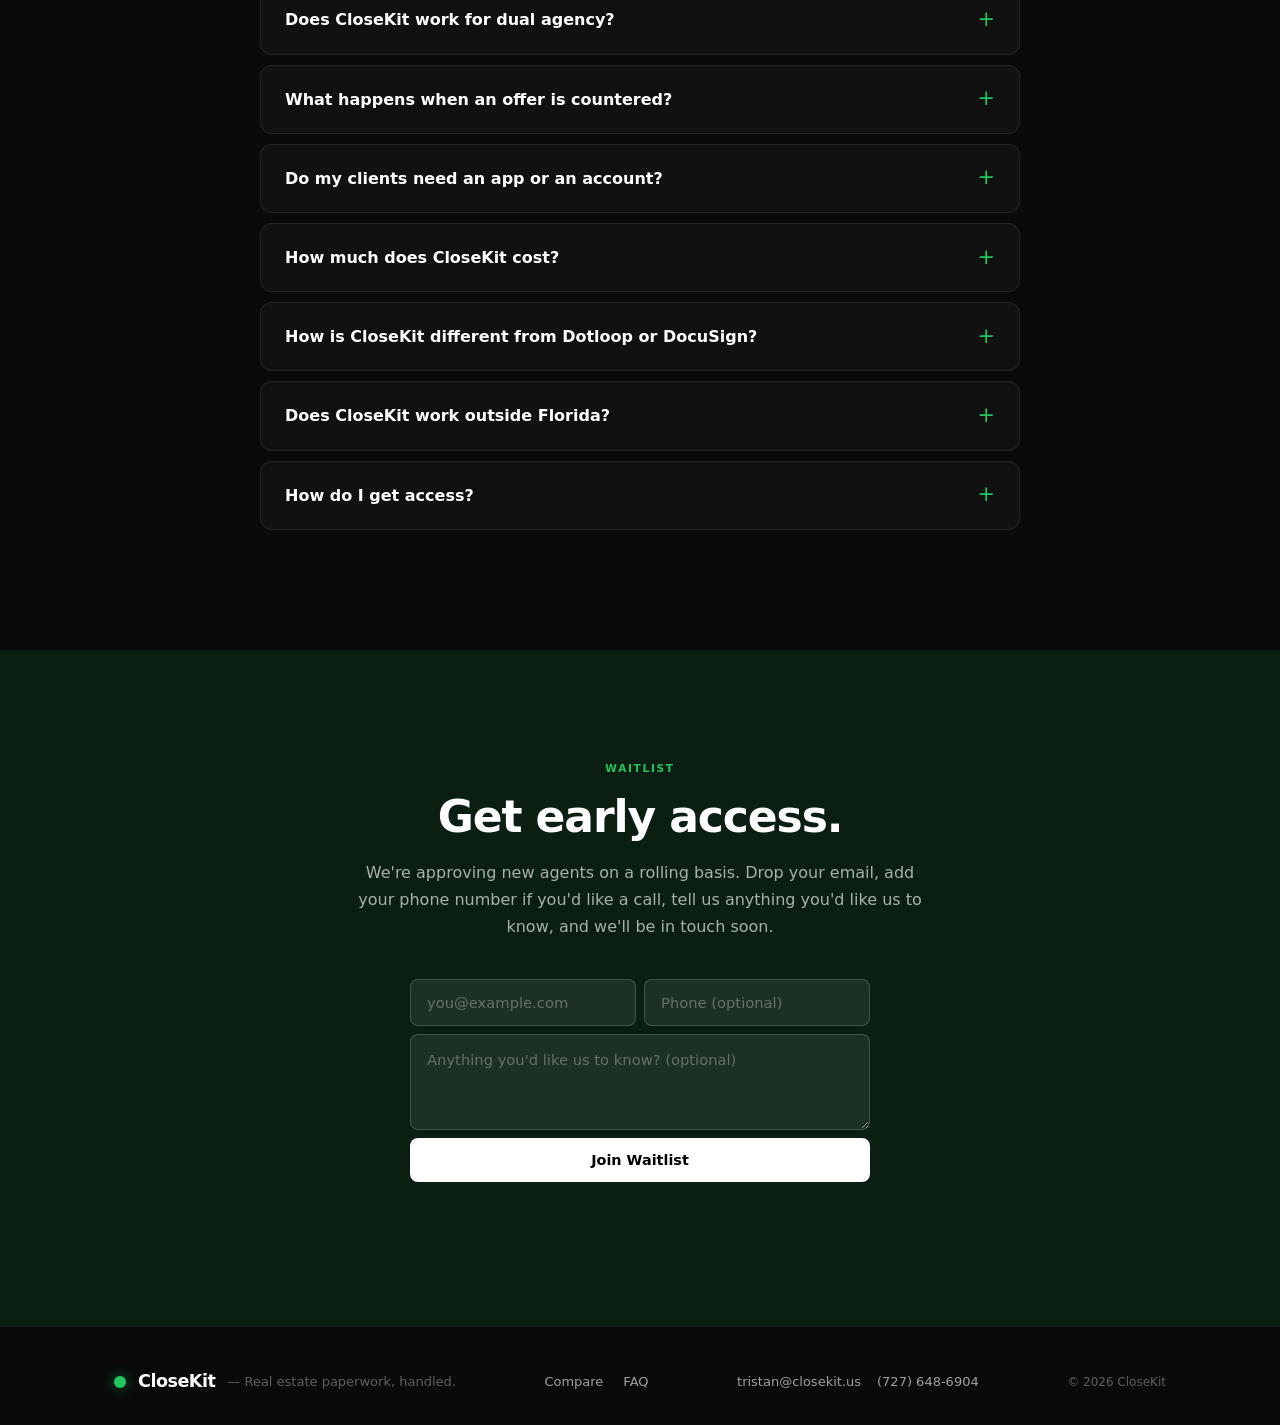
==== commit b7245099: "Waitlist: an optional note box under email and phone "Anything you'd like us to know? (optional)", c" ====
--- a/index.html
+++ b/index.html
@@ -459,7 +459,8 @@
         <h2 class="section-headline">Get early access.</h2>
         <p class="section-sub">
           We're approving new agents on a rolling basis. Drop your email,
-          add your phone number if you'd like a call, and we'll be in touch soon.
+          add your phone number if you'd like a call, tell us anything you'd
+          like us to know, and we'll be in touch soon.
         </p>
       </div>
       <div class="reveal d1" id="waitlist-wrap">
@@ -468,6 +469,7 @@
             <input type="email" id="waitlist-email" placeholder="you@example.com" autocomplete="email" aria-label="Email" />
             <input type="tel" id="waitlist-phone" placeholder="Phone (optional)" autocomplete="tel" aria-label="Phone number (optional)" />
           </div>
+          <textarea id="waitlist-note" class="waitlist-note" rows="3" maxlength="1000" placeholder="Anything you'd like us to know? (optional)" aria-label="Note (optional)"></textarea>
           <button class="btn-white waitlist-submit" id="waitlist-btn" onclick="submitWaitlist()">Join Waitlist</button>
           <div class="form-msg" id="waitlist-msg"></div>
         </div>
@@ -554,11 +556,13 @@
     async function submitWaitlist() {
       const emailEl = document.getElementById('waitlist-email');
       const phoneEl = document.getElementById('waitlist-phone');
+      const noteEl  = document.getElementById('waitlist-note');
       const msgEl   = document.getElementById('waitlist-msg');
       const btn     = document.getElementById('waitlist-btn');
       const wrap    = document.getElementById('waitlist-wrap');
       const email   = emailEl.value.trim();
       const phone   = phoneEl.value.trim();
+      const note    = noteEl.value.trim().slice(0, 1000);
 
       msgEl.textContent = '';
       msgEl.className = 'form-msg';
@@ -589,7 +593,7 @@
             'Authorization': 'Bearer ' + SUPABASE_ANON_KEY,
             'apikey': SUPABASE_ANON_KEY,
           },
-          body: JSON.stringify({ email, phone }),
+          body: JSON.stringify({ email, phone, note }),
         });
 
         if (res.ok) {
@@ -611,7 +615,7 @@
               'apikey': SUPABASE_ANON_KEY,
               'Prefer': 'return=minimal',
             },
-            body: JSON.stringify({ email, phone }),
+            body: JSON.stringify({ email, phone, note }),
           });
           if (fb.ok || fb.status === 201) {
             wrap.innerHTML =
--- a/styles.css
+++ b/styles.css
@@ -624,6 +624,18 @@
 
 /* Waitlist: email and phone side by side, the button full width under them. */
 .waitlist-submit { width: 100%; margin-top: 8px; }
+.waitlist-note {
+  display: block; width: 100%; margin-top: 8px;
+  border: 1px solid rgba(255,255,255,0.18);
+  border-radius: 8px; padding: 14px 16px;
+  font-size: 0.92rem; color: var(--white);
+  background: rgba(255,255,255,0.08);
+  outline: none; font-family: inherit; line-height: 1.5;
+  resize: vertical; min-height: 80px;
+  transition: border-color 0.15s;
+}
+.waitlist-note::placeholder { color: rgba(255,255,255,0.32); }
+.waitlist-note:focus { border-color: rgba(255,255,255,0.55); }
 
 /* Footer: email and phone together. */
 .footer-contact { display: flex; gap: 16px; flex-wrap: wrap; justify-content: center; }
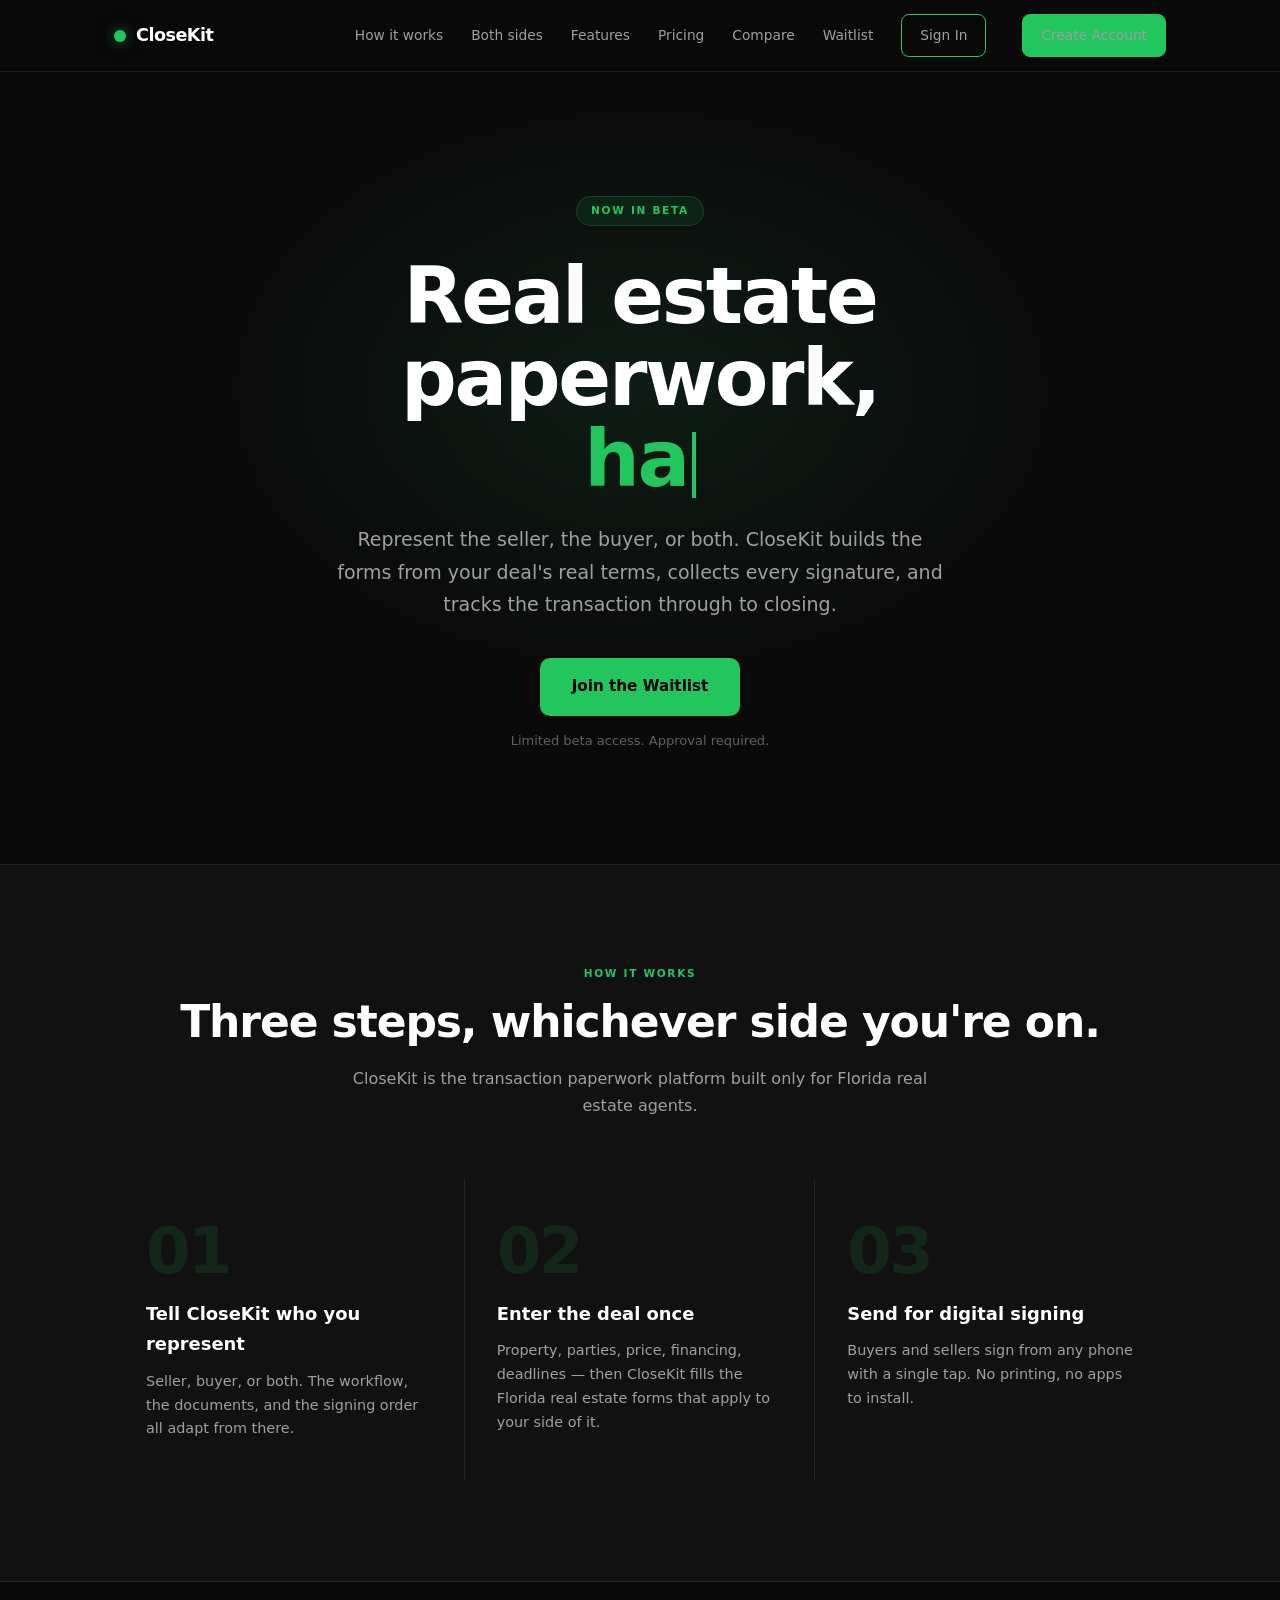
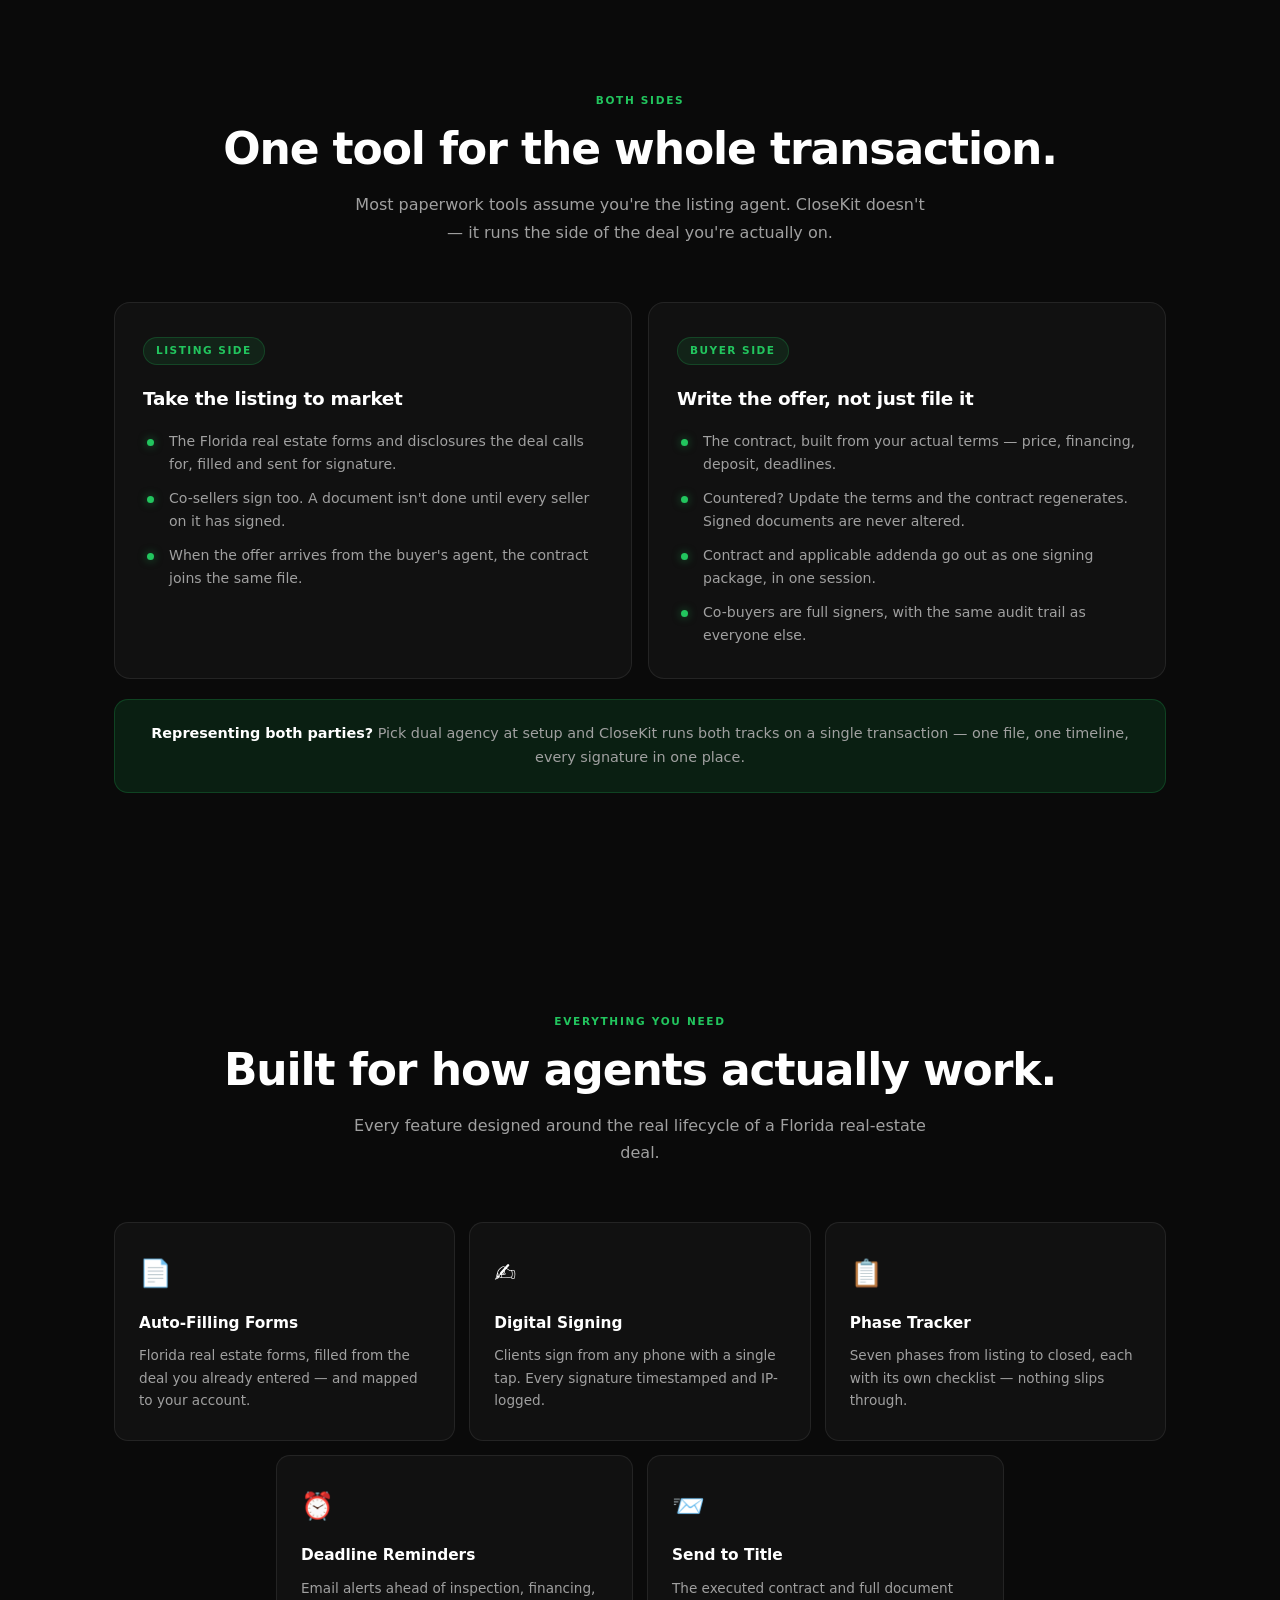
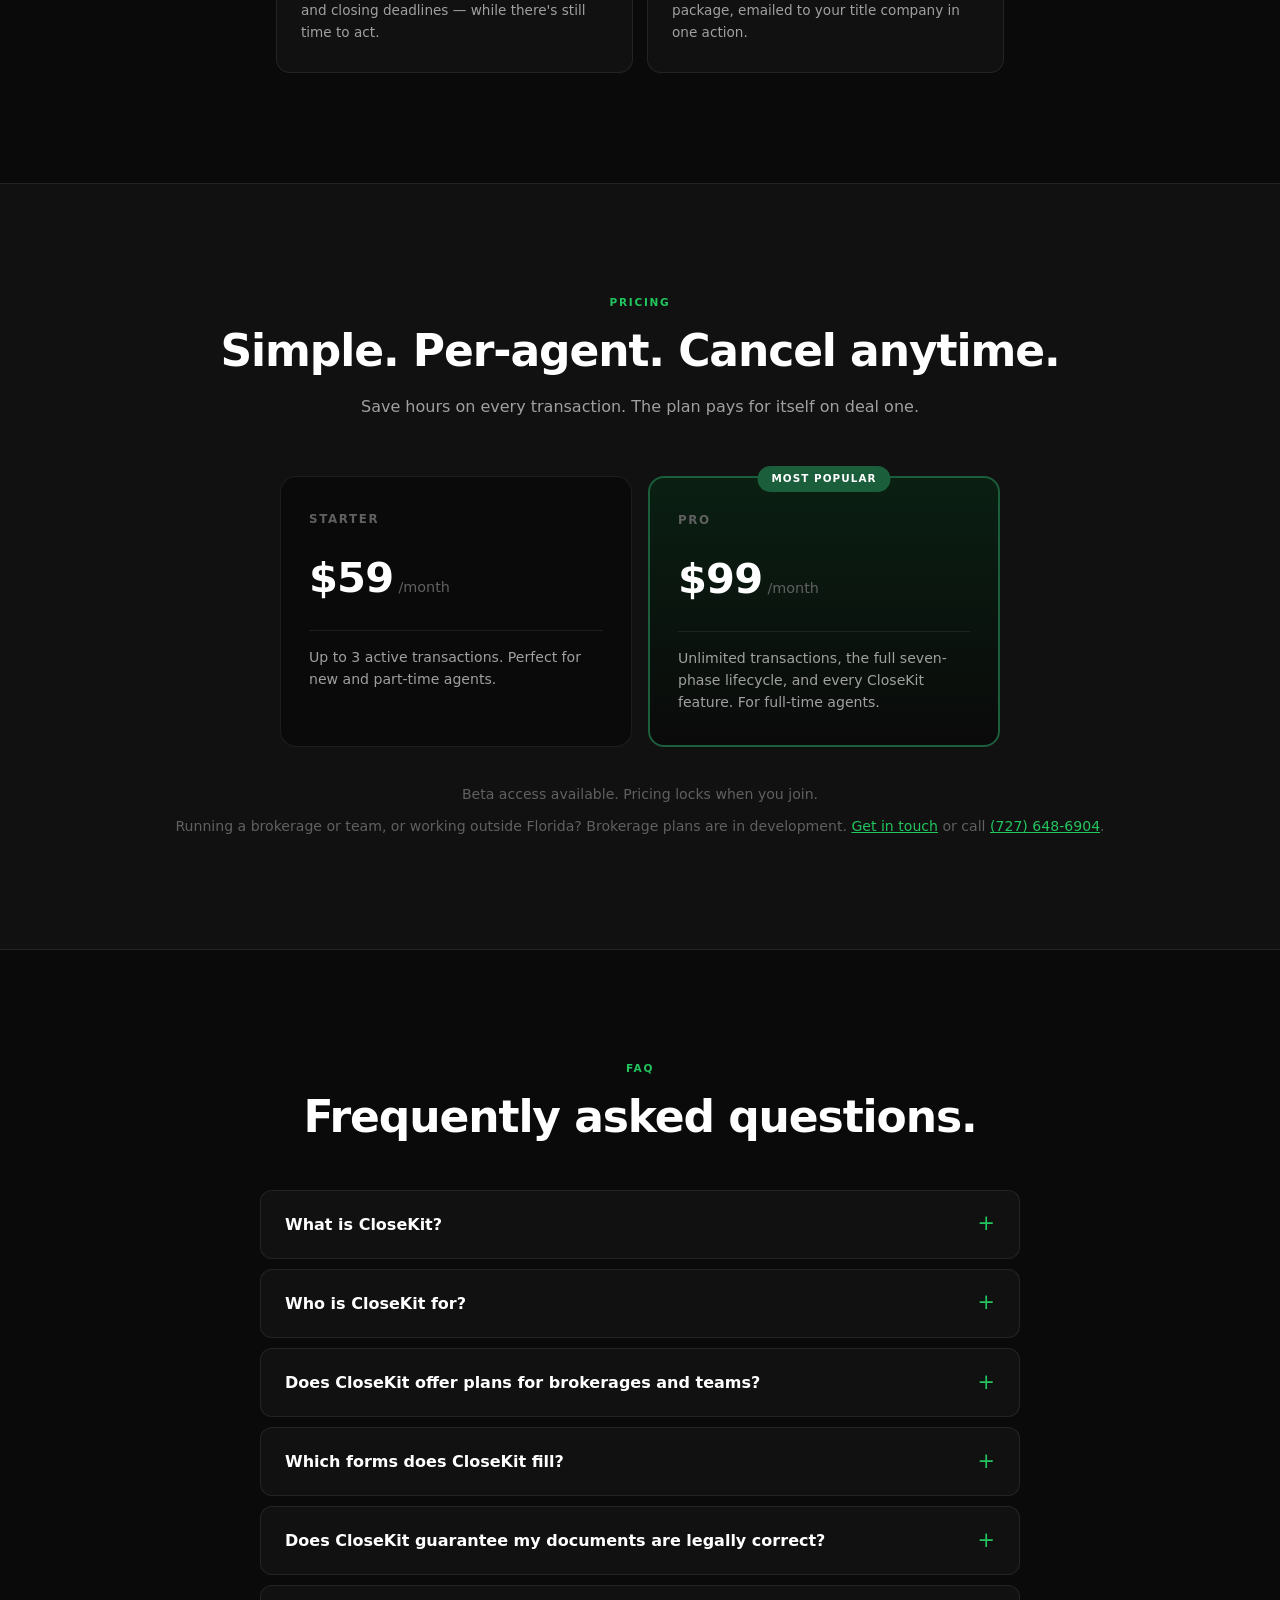
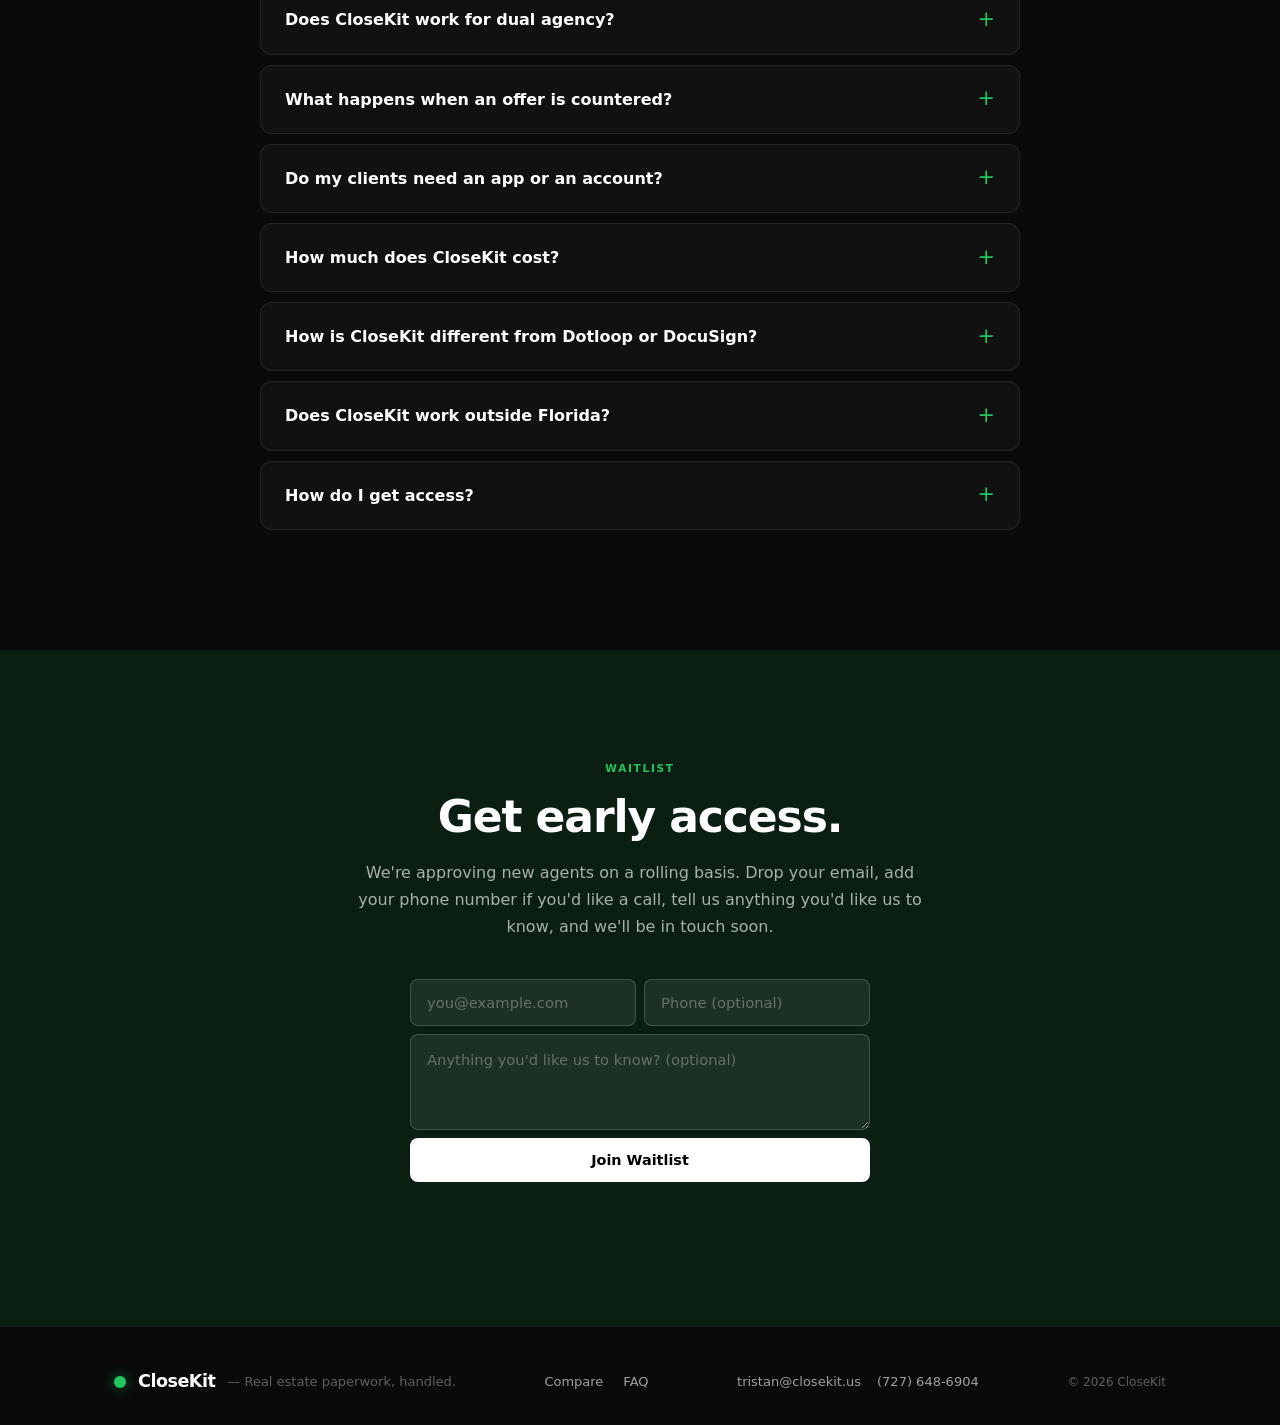
==== commit 9bd52cd5: "Add Waitlist to the nav Jumps to the waitlist form: #waitlist on the homepage, /#waitlist from /comp" ====
--- a/index.html
+++ b/index.html
@@ -236,6 +236,7 @@
         <a href="#features">Features</a>
         <a href="#pricing">Pricing</a>
         <a href="/compare/">Compare</a>
+        <a href="#waitlist">Waitlist</a>
         <a class="btn-signin" href="https://app.closekit.us/?mode=signin" target="_blank" rel="noopener">Sign In</a>
         <a class="btn-signup" href="https://app.closekit.us/?mode=signup" target="_blank" rel="noopener">Create Account</a>
       </div>
